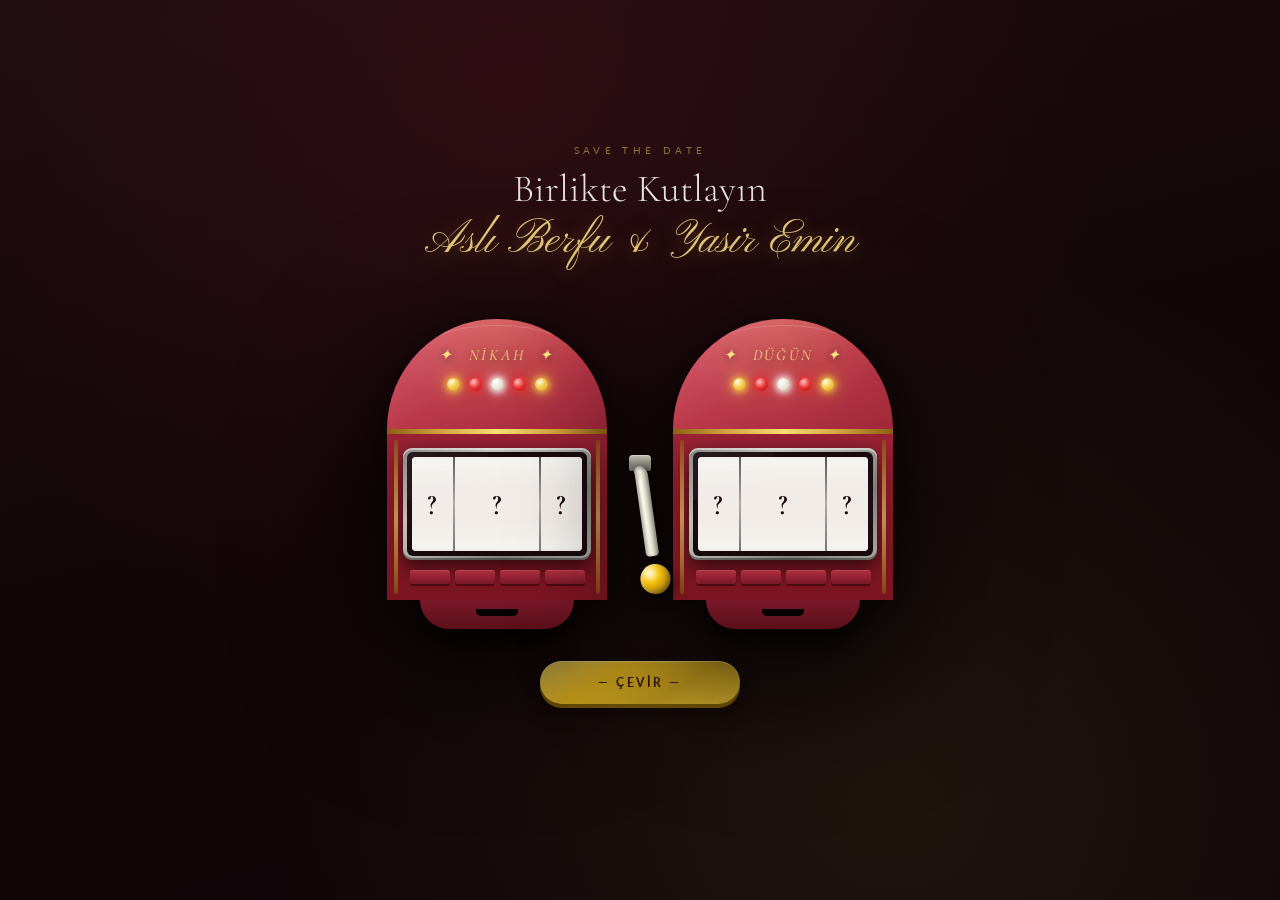
==== index.html @ 2651396d "init" ====
<!DOCTYPE html>
<html lang="tr">
<head>
  <meta charset="UTF-8" />
  <meta name="viewport" content="width=device-width, initial-scale=1.0" />
  <title>Save the Date – Aslı Berfu & Yasir Emin</title>
  <link rel="preconnect" href="https://fonts.googleapis.com" />
  <link rel="preconnect" href="https://fonts.gstatic.com" crossorigin />
  <link href="https://fonts.googleapis.com/css2?family=Pinyon+Script&family=Cormorant+Garamond:ital,wght@0,300;0,400;0,600;1,300;1,400&family=Lato:wght@300;400;700&display=swap" rel="stylesheet" />
  <style>
    *, *::before, *::after { box-sizing: border-box; margin: 0; padding: 0; }
    html, body { min-height: 100%; font-family: 'Lato', sans-serif; overflow-x: hidden; background: #12080c; }

    .page {
      min-height: 100vh;
      display: flex;
      flex-direction: column;
      align-items: center;
      justify-content: center;
      padding: 48px 24px 100px;
      background:
        radial-gradient(ellipse at 40% 10%, rgba(155,35,53,0.16) 0%, transparent 55%),
        radial-gradient(ellipse at 70% 90%, rgba(201,168,76,0.09) 0%, transparent 50%),
        linear-gradient(165deg, #1e0c10 0%, #120608 50%, #0e0508 100%);
    }

    .std-eyebrow { font-family:'Lato',sans-serif; font-size:0.65rem; letter-spacing:0.42em; text-transform:uppercase; color:rgba(201,168,76,0.65); margin-bottom:10px; text-align:center; }
    .std-title   { font-family:'Cormorant Garamond',serif; font-size:clamp(1.7rem,4vw,2.4rem); font-weight:300; color:rgba(255,255,255,0.88); text-align:center; margin-bottom:4px; }
    .std-names   { font-family:'Pinyon Script',cursive; font-size:clamp(2rem,5.5vw,2.9rem); color:#e8c97a; text-align:center; margin-bottom:52px; line-height:1.1; text-shadow:0 2px 20px rgba(201,168,76,0.4); }

    /* ─── MACHINES ROW ───────────────────────────── */
    .machines-row {
      display: flex;
      gap: 0;
      align-items: flex-start;
      justify-content: center;
    }

    /* ─── MACHINE WRAPPER ─────────────────────────── */
    .machine-outer {
      position: relative;
    }

    .slot-machine {
      --w: min(40vw, 220px);
      --h: calc(var(--w) / 2);
      width: var(--w);
      position: relative;
      display: flex;
      flex-direction: column;
      align-items: center;
      filter:
        drop-shadow(0 28px 70px rgba(0,0,0,0.8))
        drop-shadow(0 6px 14px rgba(0,0,0,0.55));
    }

    /* ─── ARCH TOP ────────────────────────────────── */
    .arch-top {
      width: 100%;
      height: var(--h);
      border-radius: var(--h) var(--h) 0 0;
      background: linear-gradient(155deg, #e07080 0%, #cc5060 25%, #b83848 55%, #a02838 100%);
      position: relative;
      display: flex;
      flex-direction: column;
      align-items: center;
      justify-content: flex-start;
      overflow: hidden;
      flex-shrink: 0;
    }
    .arch-top::before {
      content: '';
      position: absolute;
      top: 6px; left: 6px; right: 6px;
      height: 50%;
      border-radius: 50% 50% 0 0 / 100% 100% 0 0;
      border: 1.5px solid rgba(255,255,255,0.18);
      border-bottom: none;
      pointer-events: none;
    }
    .arch-top::after {
      content: '';
      position: absolute;
      inset: 0;
      background: radial-gradient(ellipse at 50% -5%, rgba(255,180,120,0.2) 0%, transparent 70%);
      pointer-events: none;
    }
    .arch-content {
      position: absolute;
      inset: 0;
      display: flex;
      flex-direction: column;
      align-items: center;
      justify-content: center;
      padding-bottom: 12px;
      z-index: 1;
    }
    .arch-label {
      font-family: 'Cormorant Garamond', serif;
      font-style: italic;
      font-size: clamp(0.78rem, 2.4vw, 0.96rem);
      letter-spacing: 0.18em;
      color: #f8e080;
      text-shadow: 0 1px 8px rgba(0,0,0,0.5), 0 0 24px rgba(248,224,128,0.4);
      white-space: nowrap;
      margin-bottom: 14px;
    }
    .arch-lights {
      display: flex;
      gap: 9px;
      position: relative;
      z-index: 1;
    }
    .al {
      width: 13px; height: 13px;
      border-radius: 50%; flex-shrink: 0;
    }
    .al.g { background: radial-gradient(circle at 35% 30%, #fffce0, #f5c842, #c9a030); box-shadow: 0 0 6px 1px #f5c842, 0 0 16px rgba(245,200,66,0.95); animation: blkG 1.5s ease-in-out infinite; }
    .al.r { background: radial-gradient(circle at 35% 30%, #ffc0c0, #e83030, #a01010); box-shadow: 0 0 6px 1px #e83030, 0 0 16px rgba(230,50,50,0.9); animation: blkR 1.5s ease-in-out infinite 0.37s; }
    .al.w { background: radial-gradient(circle at 35% 30%, #fff, #e8e8d8, #c0c0b0); box-shadow: 0 0 6px 1px #fff, 0 0 14px rgba(255,255,240,0.9); animation: blkW 1.5s ease-in-out infinite 0.74s; }
    @keyframes blkG { 0%,100%{opacity:1} 50%{opacity:0.10} }
    @keyframes blkR { 0%,100%{opacity:1} 50%{opacity:0.10} }
    @keyframes blkW { 0%,100%{opacity:1} 50%{opacity:0.10} }
    .arch-lights.win-flash .al { animation: winFl 0.17s ease-in-out infinite !important; }
    @keyframes winFl { 0%,100%{opacity:1;transform:scale(1.45)} 50%{opacity:0.2;transform:scale(0.78)} }

    /* ─── GOLD CONNECTOR STRIPE ──────────────────── */
    .gold-stripe {
      width: 100%; height: 5px;
      background: linear-gradient(90deg, #8a6010, #d4a840, #f8e070, #d4a840, #8a6010);
      box-shadow: 0 2px 10px rgba(0,0,0,0.4);
      flex-shrink: 0;
    }

    /* ─── MACHINE BODY ───────────────────────────── */
    .machine-body {
      width: 100%;
      background: linear-gradient(180deg, #9b2335 0%, #8a1a28 40%, #7a1520 100%);
      padding: 14px 16px 16px;
      position: relative;
      flex-shrink: 0;
    }
    .machine-body::before,
    .machine-body::after {
      content: '';
      position: absolute;
      top: 6px; bottom: 6px; width: 4px;
      background: linear-gradient(180deg, #8a6010, #d4a840, #f8e070, #d4a840, #8a6010);
      border-radius: 2px; opacity: 0.6;
    }
    .machine-body::before { left: 7px; }
    .machine-body::after  { right: 7px; }

    /* ─── CENTER LEVER COLUMN ───────────────────── */
    .center-lever-col {
      display: flex;
      flex-direction: column;
      align-items: center;
      align-self: flex-start;
      padding: 0 18px;
    }
    /* Pushes lever down to align with the machine body (past arch + stripe) */
    .arch-spacer {
      height: calc(min(40vw, 220px) / 2 + 26px);
      flex-shrink: 0;
    }

    /* ─── LEVER ──────────────────────────────────── */
    .lever-wrap {
      display: flex; flex-direction: column;
      align-items: center;
      cursor: pointer; z-index: 30;
      user-select: none;
    }
    .lever-bracket {
      width: 22px; height: 16px;
      background: linear-gradient(180deg, #c0c0b0, #888880, #666658);
      border-radius: 4px 4px 2px 2px;
      box-shadow: 0 3px 8px rgba(0,0,0,0.55), inset 0 1px 0 rgba(255,255,255,0.32);
      position: relative;
    }
    .lever-bracket::after {
      content: '';
      position: absolute;
      bottom: -7px; left: 50%; transform: translateX(-50%);
      width: 12px; height: 12px;
      border-radius: 50%;
      background: radial-gradient(circle at 35% 35%, #ddd, #999, #666);
      box-shadow: 1px 2px 5px rgba(0,0,0,0.65);
    }
    .lever-arm {
      transform-origin: top center;
      transform: rotate(-8deg);
      transition: transform 0.18s ease;
      display: flex; flex-direction: column;
      align-items: center; margin-top: -2px;
    }
    .lever-rod {
      width: 13px; height: 88px;
      background: linear-gradient(90deg,
        #a8a898 0%, #d0d0c0 18%, #eeeedd 38%,
        #e8e8d8 52%, #c8c8b8 72%, #a0a090 100%);
      border-radius: 6px 6px 4px 4px;
      box-shadow: 3px 3px 10px rgba(0,0,0,0.5), inset -2px 0 3px rgba(0,0,0,0.18);
      position: relative;
    }
    .lever-rod::after {
      content: '';
      position: absolute;
      top: 10px; bottom: 10px; left: 3px; width: 3px;
      background: linear-gradient(180deg, rgba(255,255,255,0.65), rgba(255,255,255,0.12));
      border-radius: 2px;
    }
    .lever-ball {
      width: 30px; height: 30px;
      border-radius: 50%;
      background: radial-gradient(circle at 32% 27%, #fff8c0, #f5c000, #c09010, #8a6008);
      box-shadow: 3px 5px 14px rgba(0,0,0,0.65), inset -2px -2px 5px rgba(0,0,0,0.35), inset 2px 2px 5px rgba(255,255,255,0.38);
      margin-top: 8px; position: relative;
    }
    .lever-ball::after {
      content: '';
      position: absolute;
      top: 6px; left: 7px; width: 9px; height: 9px;
      border-radius: 50%;
      background: rgba(255,255,255,0.52);
      filter: blur(3px);
    }
    .lever-wrap:hover .lever-arm { transform: rotate(4deg); }
    #lever-center.pulled .lever-arm { transform: rotate(48deg) !important; transition: transform 0.2s cubic-bezier(0.2,0,0.5,1); }
    #lever-center.snap-back .lever-arm { transform: rotate(-8deg) !important; transition: transform 0.46s cubic-bezier(0.18,1.5,0.35,1); }

    /* ─── SCREEN ─────────────────────────────────── */
    .screen-bezel {
      background: linear-gradient(140deg, #888 0%, #c0c0b8 28%, #a8a8a0 50%, #808078 72%, #a8a8a0 100%);
      border-radius: 9px; padding: 4px;
      box-shadow: 0 7px 20px rgba(0,0,0,0.65), inset 0 2px 0 rgba(255,255,255,0.5), inset 0 -2px 0 rgba(0,0,0,0.4);
      margin-bottom: 10px;
    }
    .screen-glass {
      background: linear-gradient(180deg, #160a0e, #200c12, #160a0e);
      border-radius: 6px; padding: 5px;
      position: relative; overflow: hidden;
    }
    .screen-glass::after {
      content: '';
      position: absolute;
      top:0; left:0; right:55%; height:46%;
      background: linear-gradient(145deg, rgba(255,255,255,0.07) 0%, transparent 100%);
      border-radius: 6px 0 0 0;
      pointer-events: none; z-index: 10;
    }

    /* ─── REELS ──────────────────────────────────── */
    .reels {
      display: flex; border-radius: 4px;
      overflow: hidden; position: relative;
    }
    .reel {
      overflow: hidden; position: relative;
      background: #f5f5f0; height: 94px;
    }
    .reel-day   { flex: 0 0 24%; }
    .reel-month { flex: 1; }
    .reel-year  { flex: 0 0 24%; }
    .reel-sep   { flex: 0 0 2px; background: linear-gradient(180deg, #555, #aaa, #777); }
    .reel::before, .reel::after {
      content: ''; position: absolute; left:0; right:0; height: 30px; z-index:3; pointer-events:none;
    }
    .reel::before { top:0;    background: linear-gradient(to bottom, rgba(245,245,240,0.97) 0%, transparent 100%); }
    .reel::after  { bottom:0; background: linear-gradient(to top,   rgba(245,245,240,0.97) 0%, transparent 100%); }
    .reel-strip { display:flex; flex-direction:column; will-change:transform; }
    .reel-item {
      height: 94px;
      display: flex; align-items: center; justify-content: center;
      font-family: 'Cormorant Garamond', serif;
      font-weight: 600; color: #180810;
      user-select: none; flex-shrink: 0;
    }
    .reel-day   .reel-item { font-size: clamp(1.1rem, 3.5vw, 1.6rem); }
    .reel-month .reel-item { font-size: clamp(0.55rem, 1.8vw, 0.9rem); letter-spacing: 0.04em; }
    .reel-year  .reel-item { font-size: clamp(0.55rem, 1.8vw, 0.88rem); }
    /* "?" uniform size across all reels */
    .reel-item.is-question { font-size: clamp(1.3rem, 4vw, 1.8rem) !important; letter-spacing: 0; }
    .reel-hl {
      position: absolute; top:50%; left:0; right:0;
      height: 94px; transform: translateY(-50%);
      border-top: 2px solid rgba(155,35,53,0.45);
      border-bottom: 2px solid rgba(155,35,53,0.45);
      background: rgba(155,35,53,0.04);
      pointer-events: none; z-index: 2;
      transition: opacity 0.4s;
    }
    .reel-hl.hidden { opacity: 0; }

    /* ─── DECO BUTTONS ───────────────────────────── */
    .deco-row {
      display: flex; gap: 5px;
      justify-content: center;
    }
    .deco-btn {
      flex: 1; height: 14px; max-width: 40px;
      background: linear-gradient(180deg, #b03040, #7a1828);
      border-radius: 3px;
      box-shadow: 0 2px 0 #4a0a10, inset 0 1px 0 rgba(255,255,255,0.1);
    }

    /* ─── MACHINE FOOT ───────────────────────────── */
    .machine-foot {
      width: 70%;
      background: linear-gradient(180deg, #7a1828, #5a1018);
      border-radius: 0 0 120px 120px;
      padding: 9px 14px 13px;
      display: flex; justify-content: center;
      box-shadow: 0 10px 24px rgba(0,0,0,0.55);
      flex-shrink: 0;
    }
    .coin-slot {
      width: 42px; height: 7px;
      background: #0a0205;
      border-radius: 0 0 5px 5px;
      box-shadow: inset 0 3px 6px rgba(0,0,0,0.9);
    }

    /* ─── WIN GLOW ───────────────────────────────── */
    .slot-machine.win { animation: mGlow 0.65s ease-in-out 6; }
    @keyframes mGlow {
      0%,100% { filter: drop-shadow(0 28px 70px rgba(0,0,0,0.8)) drop-shadow(0 6px 14px rgba(0,0,0,0.55)); }
      50%      { filter: drop-shadow(0 28px 80px rgba(245,200,66,0.55)) drop-shadow(0 0 50px rgba(245,200,66,0.4)); }
    }

    /* ─── SPIN BUTTON (below machines) ──────────── */
    #spin-btn {
      display: block;
      margin-top: 32px;
      min-width: 200px;
      background: linear-gradient(148deg, #f8d860, #e8b820, #c9a020, #ddb830);
      color: #3a1a00;
      font-family: 'Lato', sans-serif;
      font-size: 0.72rem; font-weight: 700;
      letter-spacing: 0.22em; text-transform: uppercase;
      border: none; border-radius: 100px;
      padding: 15px 48px; cursor: pointer;
      box-shadow: 0 4px 0 #7a5808, 0 8px 20px rgba(0,0,0,0.45), inset 0 1px 0 rgba(255,255,255,0.42);
      transition: transform 0.1s, box-shadow 0.1s;
    }
    #spin-btn:hover:not(:disabled) { transform: translateY(-2px); box-shadow: 0 6px 0 #7a5808, 0 12px 26px rgba(0,0,0,0.5), inset 0 1px 0 rgba(255,255,255,0.42); }
    #spin-btn:active:not(:disabled) { transform: translateY(3px); box-shadow: 0 1px 0 #7a5808, 0 3px 10px rgba(0,0,0,0.4); }
    #spin-btn:disabled { opacity:0.5; cursor:not-allowed; }

    /* ─── HINT ───────────────────────────────────── */
    .hint-text { font-family:'Cormorant Garamond',serif; font-size:0.9rem; font-style:italic; color:rgba(201,168,76,0.55); text-align:center; margin-top:18px; transition:opacity 0.4s; }
    .hint-text.gone { opacity:0; pointer-events:none; }

    /* ─── INVITE BUTTONS ─────────────────────────── */
    .invite-row {
      display: flex;
      gap: 20px;
      flex-wrap: wrap;
      justify-content: center;
      margin-top: 50px;
      animation: fadeUp 0.8s ease both;
    }
    .invite-btn {
      display: none;
      margin-top: 48px;
      padding: 16px 40px;
      background: linear-gradient(135deg, #9b2335, #7a1b28);
      color: #fff; font-family:'Lato',sans-serif;
      font-size:0.78rem; font-weight:700;
      letter-spacing:0.18em; text-transform:uppercase;
      text-decoration:none; border-radius:100px;
      box-shadow: 0 10px 38px rgba(155,35,53,0.55), inset 0 1px 0 rgba(255,255,255,0.15);
      transition: background 0.3s, transform 0.3s, box-shadow 0.3s;
    }
    .invite-btn:hover { background: linear-gradient(135deg,#7a1b28,#5a0f1a); transform: translateY(-3px); box-shadow: 0 18px 54px rgba(155,35,53,0.65); }
    @keyframes fadeUp { from{opacity:0;transform:translateY(28px)} to{opacity:1;transform:translateY(0)} }

    /* ─── CONFETTI ───────────────────────────────── */
    #confetti-container { position:fixed; inset:0; pointer-events:none; z-index:9999; overflow:hidden; }
    .cp { position:absolute; top:-20px; opacity:0; animation:cpFall linear forwards; }
    @keyframes cpFall {
      0%   { opacity:1; transform:translateY(0) rotate(0deg) translateX(0); }
      100% { opacity:0; transform:translateY(108vh) rotate(860deg) translateX(var(--dx,0px)); }
    }

    /* ─── RESPONSIVE ─────────────────────────────── */
    @media (max-width: 540px) {
      .slot-machine { --w: min(40vw, 180px); }
      .center-lever-col { padding: 0 10px; }
      .arch-spacer { height: calc(min(40vw, 180px) / 2 + 26px); }
    }
    @media (max-width: 380px) {
      .machines-row { flex-direction: column; align-items: center; }
      .slot-machine { --w: min(68vw, 260px); }
      .arch-spacer { display: none; }
      .center-lever-col { flex-direction: row; padding: 16px 0; align-self: center; }
    }
  </style>
</head>
<body>
<div id="confetti-container"></div>

<div class="page">
  <p class="std-eyebrow">Save the Date</p>
  <h1 class="std-title">Birlikte Kutlayın</h1>
  <div class="std-names">Aslı Berfu &amp; Yasir Emin</div>

  <!-- ─── TWO MACHINES SIDE BY SIDE ─────────────── -->
  <div class="machines-row">

    <!-- NİKAH MAKİNASI -->
    <div class="machine-outer">
      <div class="slot-machine" id="slot-machine-nikah">
        <div class="arch-top">
          <div class="arch-content">
            <div class="arch-label">
              <span class="arch-diamond">✦</span>&nbsp; NİKAH &nbsp;<span class="arch-diamond">✦</span>
            </div>
            <div class="arch-lights" id="arch-lights-nikah">
              <div class="al g"></div>
              <div class="al r"></div>
              <div class="al w"></div>
              <div class="al r"></div>
              <div class="al g"></div>
            </div>
          </div>
        </div>
        <div class="gold-stripe"></div>
        <div class="machine-body">
          <div class="screen-bezel">
            <div class="screen-glass">
              <div class="reels">
                <div class="reel reel-day" id="reel-day-nikah">
                  <div class="reel-strip" id="strip-day-nikah"></div>
                  <div class="reel-hl" id="hl-nikah-day"></div>
                </div>
                <div class="reel-sep"></div>
                <div class="reel reel-month" id="reel-month-nikah">
                  <div class="reel-strip" id="strip-month-nikah"></div>
                  <div class="reel-hl" id="hl-nikah-month"></div>
                </div>
                <div class="reel-sep"></div>
                <div class="reel reel-year" id="reel-year-nikah">
                  <div class="reel-strip" id="strip-year-nikah"></div>
                  <div class="reel-hl" id="hl-nikah-year"></div>
                </div>
              </div>
            </div>
          </div>
          <div class="deco-row">
            <div class="deco-btn"></div><div class="deco-btn"></div>
            <div class="deco-btn"></div><div class="deco-btn"></div>
          </div>
        </div>
        <div class="machine-foot">
          <div class="coin-slot"></div>
        </div>
      </div>
    </div>

    <!-- ORTA KOL -->
    <div class="center-lever-col">
      <div class="arch-spacer"></div>
      <div class="lever-wrap" id="lever-center" title="Kolu çek!">
        <div class="lever-bracket"></div>
        <div class="lever-arm">
          <div class="lever-rod"></div>
          <div class="lever-ball"></div>
        </div>
      </div>
    </div>

    <!-- DÜĞÜN MAKİNASI -->
    <div class="machine-outer">
      <div class="slot-machine" id="slot-machine-dugun">
        <div class="arch-top">
          <div class="arch-content">
            <div class="arch-label">
              <span class="arch-diamond">✦</span>&nbsp; DÜĞÜN &nbsp;<span class="arch-diamond">✦</span>
            </div>
            <div class="arch-lights" id="arch-lights-dugun">
              <div class="al g"></div>
              <div class="al r"></div>
              <div class="al w"></div>
              <div class="al r"></div>
              <div class="al g"></div>
            </div>
          </div>
        </div>
        <div class="gold-stripe"></div>
        <div class="machine-body">
          <div class="screen-bezel">
            <div class="screen-glass">
              <div class="reels">
                <div class="reel reel-day" id="reel-day-dugun">
                  <div class="reel-strip" id="strip-day-dugun"></div>
                  <div class="reel-hl" id="hl-dugun-day"></div>
                </div>
                <div class="reel-sep"></div>
                <div class="reel reel-month" id="reel-month-dugun">
                  <div class="reel-strip" id="strip-month-dugun"></div>
                  <div class="reel-hl" id="hl-dugun-month"></div>
                </div>
                <div class="reel-sep"></div>
                <div class="reel reel-year" id="reel-year-dugun">
                  <div class="reel-strip" id="strip-year-dugun"></div>
                  <div class="reel-hl" id="hl-dugun-year"></div>
                </div>
              </div>
            </div>
          </div>
          <div class="deco-row">
            <div class="deco-btn"></div><div class="deco-btn"></div>
            <div class="deco-btn"></div><div class="deco-btn"></div>
          </div>
        </div>
        <div class="machine-foot">
          <div class="coin-slot"></div>
        </div>
      </div>
    </div>

  </div><!-- /machines-row -->

  <button id="spin-btn">— ÇEVİR —</button>

  <a class="invite-btn" id="invite-btn" href="invitation.html">Daveti Gör &rarr;</a>
</div>

<script>
  const ITEM_H = 94;

  const DAYS   = ['01','02','03','04','05','06','07','08','09','10','11','12','13','14','15',
                  '16','17','18','19','20','21','22','23','24','25','26','27','28','29','30','31'];
  const MONTHS = ['OCAK','ŞUBAT','MART','NİSAN','MAYIS','HAZİRAN','TEMMUZ','AĞUSTOS','EYLÜL','EKİM','KASIM','ARALIK'];
  const YEARS  = ['2023','2024','2025','2026','2027','2028'];

  /* Build strip starting with "?" then padding + target.
     Returns target index in the strip. */
  function buildStrip(el, values, target) {
    // Index 0: "?" placeholder
    const q = document.createElement('div');
    q.className = 'reel-item is-question';
    q.textContent = '?';
    el.appendChild(q);

    // Padding + target
    const items = [];
    for (let i = 0; i < 8; i++) items.push(...values);
    items.push(target);

    items.forEach(v => {
      const d = document.createElement('div');
      d.className = 'reel-item';
      d.textContent = v;
      el.appendChild(d);
    });

    // Start showing "?" (translateY 0 = index 0)
    el.style.transform = 'translateY(0px)';

    return items.length; // target is at this index (0-based from the "?")
  }

  /* Two machine configs */
  const machines = [
    {
      id: 'nikah',
      targetDay: '07', targetMonth: 'HAZİRAN', targetYear: '2026',
    },
    {
      id: 'dugun',
      targetDay: '12', targetMonth: 'HAZİRAN', targetYear: '2026',
    }
  ];

  /* Build all strips */
  machines.forEach(m => {
    m.idxDay   = buildStrip(document.getElementById('strip-day-'   + m.id), DAYS,   m.targetDay);
    m.idxMonth = buildStrip(document.getElementById('strip-month-' + m.id), MONTHS, m.targetMonth);
    m.idxYear  = buildStrip(document.getElementById('strip-year-'  + m.id), YEARS,  m.targetYear);
  });

  let spun = false;
  let doneCount = 0;

  function animateLever() {
    const lever = document.getElementById('lever-center');
    lever.classList.add('pulled');
    setTimeout(() => {
      lever.classList.remove('pulled');
      lever.classList.add('snap-back');
      setTimeout(() => lever.classList.remove('snap-back'), 520);
    }, 260);
  }

  function spinReel(el, idx, dur, cb) {
    el.style.transition = `transform ${dur}ms cubic-bezier(0.15,0.65,0.08,1.0)`;
    el.style.transform  = `translateY(-${idx * ITEM_H}px)`;
    setTimeout(cb, dur);
  }

  function onMachineWin(machineId) {
    document.getElementById('arch-lights-' + machineId).classList.add('win-flash');
    document.getElementById('slot-machine-' + machineId).classList.add('win');

    // Hide highlight lines after winning (no lines on top of the date)
    ['day','month','year'].forEach(part => {
      const hl = document.getElementById('hl-' + machineId + '-' + part);
      if (hl) hl.classList.add('hidden');
    });

    doneCount++;
    if (doneCount === 2) {
      fireConfetti();
      setTimeout(() => {
        document.getElementById('spin-btn').style.display = 'none';
        document.getElementById('invite-btn').style.display = 'inline-block';
      }, 1100);
    }
  }

  function doSpin() {
    if (spun) return;
    spun = true;
    document.getElementById('spin-btn').disabled = true;
    animateLever();

    machines.forEach((m, i) => {
      const offset = i * 200; // slight delay between machines
      setTimeout(() => {
        spinReel(document.getElementById('strip-day-'   + m.id), m.idxDay,   2500, () => {});
        spinReel(document.getElementById('strip-month-' + m.id), m.idxMonth, 3450, () => {});
        spinReel(document.getElementById('strip-year-'  + m.id), m.idxYear,  4350, () => onMachineWin(m.id));
      }, offset);
    });
  }

  document.getElementById('spin-btn').addEventListener('click', doSpin);
  document.getElementById('lever-center').addEventListener('click', doSpin);

  function fireConfetti() {
    const c = document.getElementById('confetti-container');
    const colors = ['#9b2335','#c9a84c','#e8c97a','#f7d6da','#ffffff','#7a1b28','#f0c040','#ffd700','#ff9090','#ffdd55'];
    for (let i = 0; i < 240; i++) {
      setTimeout(() => {
        const el = document.createElement('div');
        el.className = 'cp';
        const color = colors[Math.floor(Math.random() * colors.length)];
        const size  = Math.random() * 13 + 6;
        const left  = Math.random() * 100;
        const dur   = Math.random() * 2400 + 1400;
        const dx    = (Math.random() - 0.5) * 160;
        const circ  = Math.random() > 0.5;
        const long  = !circ && Math.random() > 0.65;
        el.style.cssText = `left:${left}vw;width:${long?size*0.38:size}px;height:${circ?size:long?size*2.8:size*0.44}px;background:${color};border-radius:${circ?'50%':'2px'};animation-duration:${dur}ms;--dx:${dx}px;`;
        c.appendChild(el);
        setTimeout(() => el.remove(), dur + 400);
      }, Math.random() * 800);
    }
  }
</script>
</body>
</html>
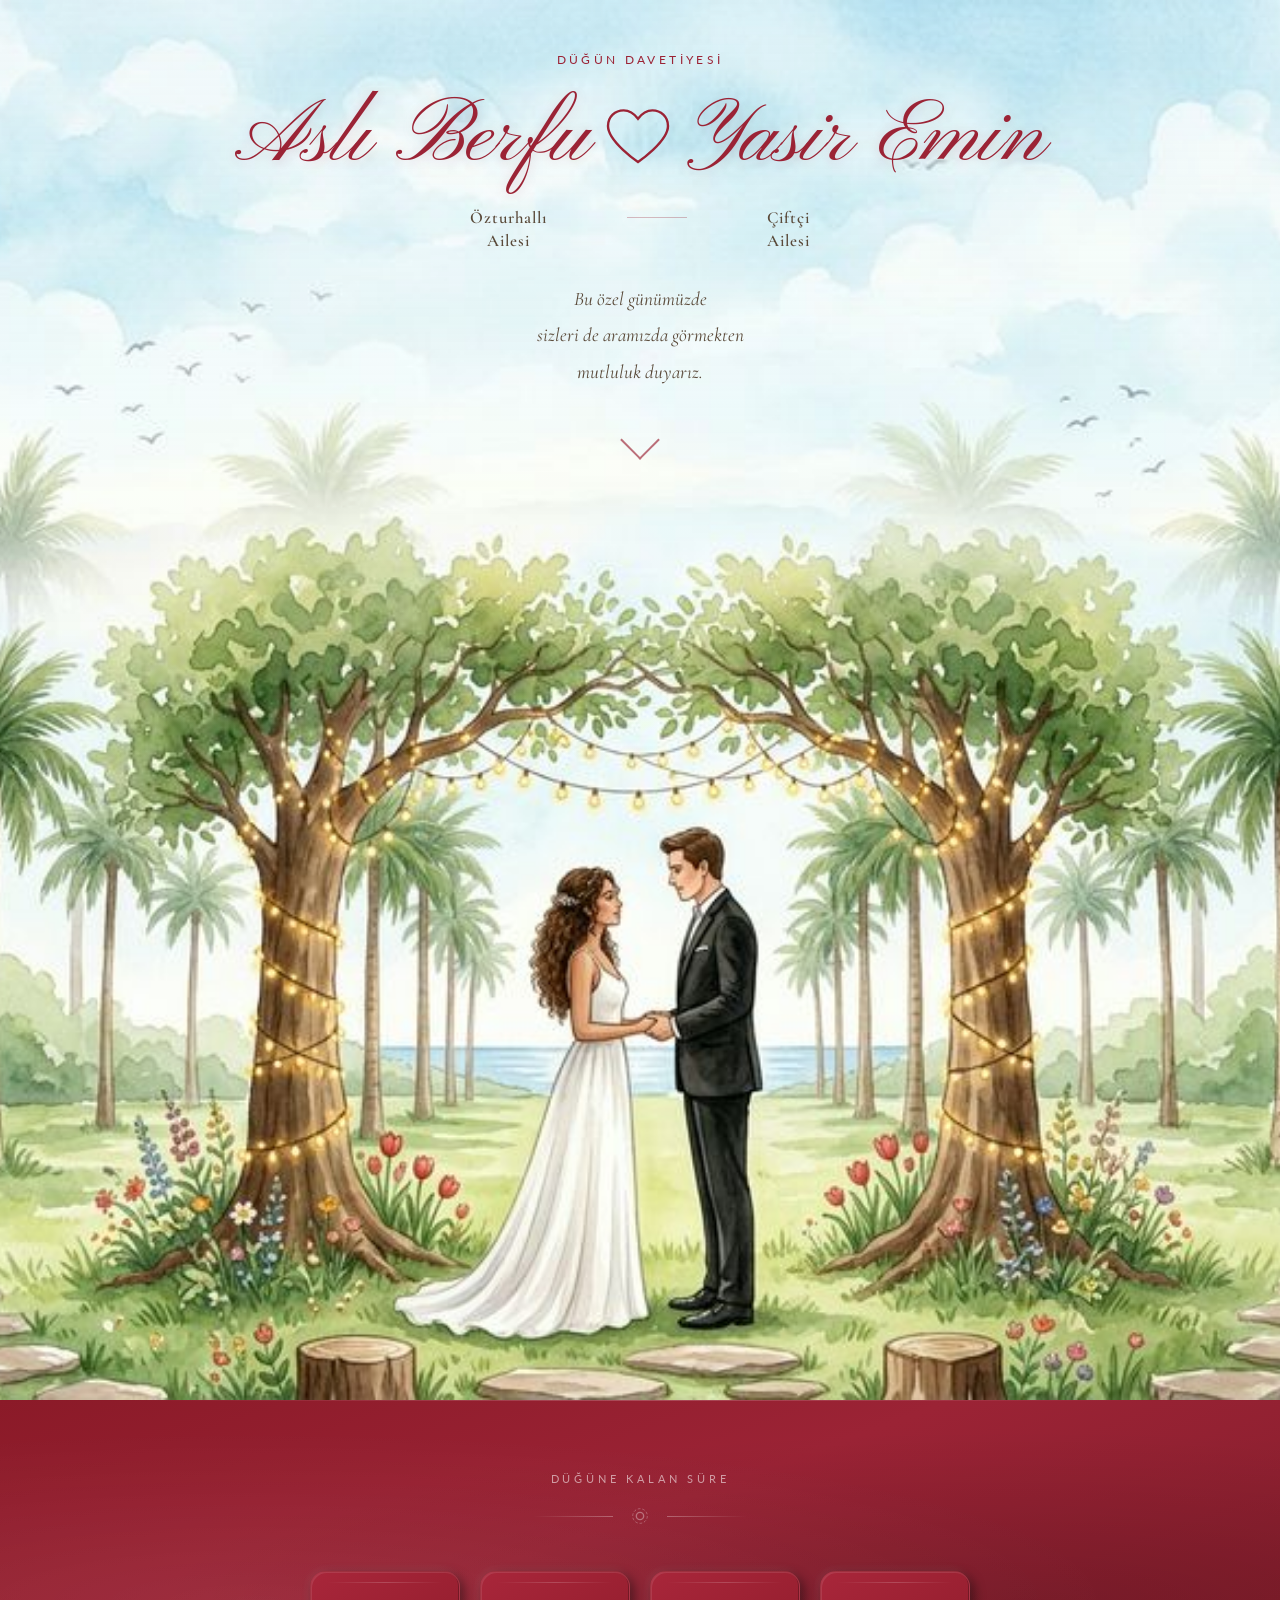
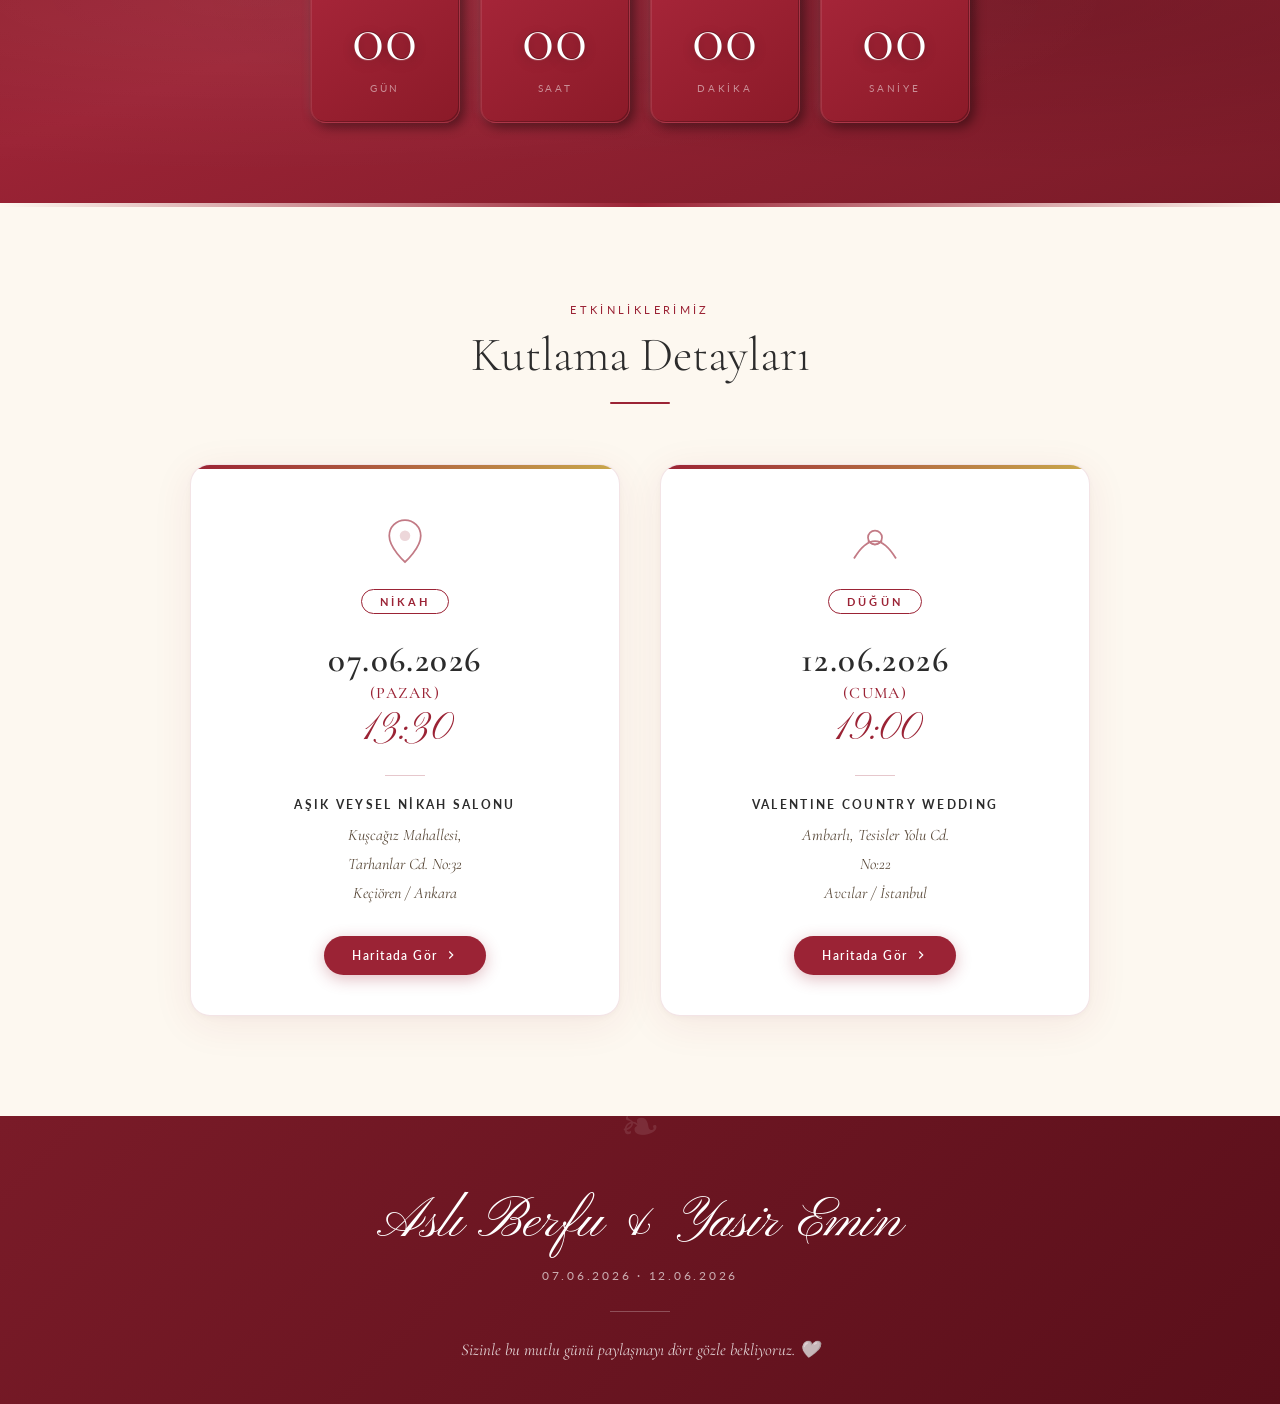
==== commit 0da50f52: "update" ====
--- a/index.html
+++ b/index.html
@@ -3,663 +3,156 @@
 <head>
   <meta charset="UTF-8" />
   <meta name="viewport" content="width=device-width, initial-scale=1.0" />
-  <title>Save the Date – Aslı Berfu & Yasir Emin</title>
+  <title>Aslı Berfu & Yasir Emin – Düğün Davetiyesi</title>
+  <meta name="description" content="Aslı Berfu Özturhallı ve Yasir Emin Çiftçi'nin düğün davetiyesi. Nikah: 7 Haziran 2026, Düğün: 12 Haziran 2026." />
   <link rel="preconnect" href="https://fonts.googleapis.com" />
   <link rel="preconnect" href="https://fonts.gstatic.com" crossorigin />
-  <link href="https://fonts.googleapis.com/css2?family=Pinyon+Script&family=Cormorant+Garamond:ital,wght@0,300;0,400;0,600;1,300;1,400&family=Lato:wght@300;400;700&display=swap" rel="stylesheet" />
-  <style>
-    *, *::before, *::after { box-sizing: border-box; margin: 0; padding: 0; }
-    html, body { min-height: 100%; font-family: 'Lato', sans-serif; overflow-x: hidden; background: #12080c; }
-
-    .page {
-      min-height: 100vh;
-      display: flex;
-      flex-direction: column;
-      align-items: center;
-      justify-content: center;
-      padding: 48px 24px 100px;
-      background:
-        radial-gradient(ellipse at 40% 10%, rgba(155,35,53,0.16) 0%, transparent 55%),
-        radial-gradient(ellipse at 70% 90%, rgba(201,168,76,0.09) 0%, transparent 50%),
-        linear-gradient(165deg, #1e0c10 0%, #120608 50%, #0e0508 100%);
-    }
-
-    .std-eyebrow { font-family:'Lato',sans-serif; font-size:0.65rem; letter-spacing:0.42em; text-transform:uppercase; color:rgba(201,168,76,0.65); margin-bottom:10px; text-align:center; }
-    .std-title   { font-family:'Cormorant Garamond',serif; font-size:clamp(1.7rem,4vw,2.4rem); font-weight:300; color:rgba(255,255,255,0.88); text-align:center; margin-bottom:4px; }
-    .std-names   { font-family:'Pinyon Script',cursive; font-size:clamp(2rem,5.5vw,2.9rem); color:#e8c97a; text-align:center; margin-bottom:52px; line-height:1.1; text-shadow:0 2px 20px rgba(201,168,76,0.4); }
-
-    /* ─── MACHINES ROW ───────────────────────────── */
-    .machines-row {
-      display: flex;
-      gap: 0;
-      align-items: flex-start;
-      justify-content: center;
-    }
-
-    /* ─── MACHINE WRAPPER ─────────────────────────── */
-    .machine-outer {
-      position: relative;
-    }
-
-    .slot-machine {
-      --w: min(40vw, 220px);
-      --h: calc(var(--w) / 2);
-      width: var(--w);
-      position: relative;
-      display: flex;
-      flex-direction: column;
-      align-items: center;
-      filter:
-        drop-shadow(0 28px 70px rgba(0,0,0,0.8))
-        drop-shadow(0 6px 14px rgba(0,0,0,0.55));
-    }
-
-    /* ─── ARCH TOP ────────────────────────────────── */
-    .arch-top {
-      width: 100%;
-      height: var(--h);
-      border-radius: var(--h) var(--h) 0 0;
-      background: linear-gradient(155deg, #e07080 0%, #cc5060 25%, #b83848 55%, #a02838 100%);
-      position: relative;
-      display: flex;
-      flex-direction: column;
-      align-items: center;
-      justify-content: flex-start;
-      overflow: hidden;
-      flex-shrink: 0;
-    }
-    .arch-top::before {
-      content: '';
-      position: absolute;
-      top: 6px; left: 6px; right: 6px;
-      height: 50%;
-      border-radius: 50% 50% 0 0 / 100% 100% 0 0;
-      border: 1.5px solid rgba(255,255,255,0.18);
-      border-bottom: none;
-      pointer-events: none;
-    }
-    .arch-top::after {
-      content: '';
-      position: absolute;
-      inset: 0;
-      background: radial-gradient(ellipse at 50% -5%, rgba(255,180,120,0.2) 0%, transparent 70%);
-      pointer-events: none;
-    }
-    .arch-content {
-      position: absolute;
-      inset: 0;
-      display: flex;
-      flex-direction: column;
-      align-items: center;
-      justify-content: center;
-      padding-bottom: 12px;
-      z-index: 1;
-    }
-    .arch-label {
-      font-family: 'Cormorant Garamond', serif;
-      font-style: italic;
-      font-size: clamp(0.78rem, 2.4vw, 0.96rem);
-      letter-spacing: 0.18em;
-      color: #f8e080;
-      text-shadow: 0 1px 8px rgba(0,0,0,0.5), 0 0 24px rgba(248,224,128,0.4);
-      white-space: nowrap;
-      margin-bottom: 14px;
-    }
-    .arch-lights {
-      display: flex;
-      gap: 9px;
-      position: relative;
-      z-index: 1;
-    }
-    .al {
-      width: 13px; height: 13px;
-      border-radius: 50%; flex-shrink: 0;
-    }
-    .al.g { background: radial-gradient(circle at 35% 30%, #fffce0, #f5c842, #c9a030); box-shadow: 0 0 6px 1px #f5c842, 0 0 16px rgba(245,200,66,0.95); animation: blkG 1.5s ease-in-out infinite; }
-    .al.r { background: radial-gradient(circle at 35% 30%, #ffc0c0, #e83030, #a01010); box-shadow: 0 0 6px 1px #e83030, 0 0 16px rgba(230,50,50,0.9); animation: blkR 1.5s ease-in-out infinite 0.37s; }
-    .al.w { background: radial-gradient(circle at 35% 30%, #fff, #e8e8d8, #c0c0b0); box-shadow: 0 0 6px 1px #fff, 0 0 14px rgba(255,255,240,0.9); animation: blkW 1.5s ease-in-out infinite 0.74s; }
-    @keyframes blkG { 0%,100%{opacity:1} 50%{opacity:0.10} }
-    @keyframes blkR { 0%,100%{opacity:1} 50%{opacity:0.10} }
-    @keyframes blkW { 0%,100%{opacity:1} 50%{opacity:0.10} }
-    .arch-lights.win-flash .al { animation: winFl 0.17s ease-in-out infinite !important; }
-    @keyframes winFl { 0%,100%{opacity:1;transform:scale(1.45)} 50%{opacity:0.2;transform:scale(0.78)} }
-
-    /* ─── GOLD CONNECTOR STRIPE ──────────────────── */
-    .gold-stripe {
-      width: 100%; height: 5px;
-      background: linear-gradient(90deg, #8a6010, #d4a840, #f8e070, #d4a840, #8a6010);
-      box-shadow: 0 2px 10px rgba(0,0,0,0.4);
-      flex-shrink: 0;
-    }
-
-    /* ─── MACHINE BODY ───────────────────────────── */
-    .machine-body {
-      width: 100%;
-      background: linear-gradient(180deg, #9b2335 0%, #8a1a28 40%, #7a1520 100%);
-      padding: 14px 16px 16px;
-      position: relative;
-      flex-shrink: 0;
-    }
-    .machine-body::before,
-    .machine-body::after {
-      content: '';
-      position: absolute;
-      top: 6px; bottom: 6px; width: 4px;
-      background: linear-gradient(180deg, #8a6010, #d4a840, #f8e070, #d4a840, #8a6010);
-      border-radius: 2px; opacity: 0.6;
-    }
-    .machine-body::before { left: 7px; }
-    .machine-body::after  { right: 7px; }
-
-    /* ─── CENTER LEVER COLUMN ───────────────────── */
-    .center-lever-col {
-      display: flex;
-      flex-direction: column;
-      align-items: center;
-      align-self: flex-start;
-      padding: 0 18px;
-    }
-    /* Pushes lever down to align with the machine body (past arch + stripe) */
-    .arch-spacer {
-      height: calc(min(40vw, 220px) / 2 + 26px);
-      flex-shrink: 0;
-    }
-
-    /* ─── LEVER ──────────────────────────────────── */
-    .lever-wrap {
-      display: flex; flex-direction: column;
-      align-items: center;
-      cursor: pointer; z-index: 30;
-      user-select: none;
-    }
-    .lever-bracket {
-      width: 22px; height: 16px;
-      background: linear-gradient(180deg, #c0c0b0, #888880, #666658);
-      border-radius: 4px 4px 2px 2px;
-      box-shadow: 0 3px 8px rgba(0,0,0,0.55), inset 0 1px 0 rgba(255,255,255,0.32);
-      position: relative;
-    }
-    .lever-bracket::after {
-      content: '';
-      position: absolute;
-      bottom: -7px; left: 50%; transform: translateX(-50%);
-      width: 12px; height: 12px;
-      border-radius: 50%;
-      background: radial-gradient(circle at 35% 35%, #ddd, #999, #666);
-      box-shadow: 1px 2px 5px rgba(0,0,0,0.65);
-    }
-    .lever-arm {
-      transform-origin: top center;
-      transform: rotate(-8deg);
-      transition: transform 0.18s ease;
-      display: flex; flex-direction: column;
-      align-items: center; margin-top: -2px;
-    }
-    .lever-rod {
-      width: 13px; height: 88px;
-      background: linear-gradient(90deg,
-        #a8a898 0%, #d0d0c0 18%, #eeeedd 38%,
-        #e8e8d8 52%, #c8c8b8 72%, #a0a090 100%);
-      border-radius: 6px 6px 4px 4px;
-      box-shadow: 3px 3px 10px rgba(0,0,0,0.5), inset -2px 0 3px rgba(0,0,0,0.18);
-      position: relative;
-    }
-    .lever-rod::after {
-      content: '';
-      position: absolute;
-      top: 10px; bottom: 10px; left: 3px; width: 3px;
-      background: linear-gradient(180deg, rgba(255,255,255,0.65), rgba(255,255,255,0.12));
-      border-radius: 2px;
-    }
-    .lever-ball {
-      width: 30px; height: 30px;
-      border-radius: 50%;
-      background: radial-gradient(circle at 32% 27%, #fff8c0, #f5c000, #c09010, #8a6008);
-      box-shadow: 3px 5px 14px rgba(0,0,0,0.65), inset -2px -2px 5px rgba(0,0,0,0.35), inset 2px 2px 5px rgba(255,255,255,0.38);
-      margin-top: 8px; position: relative;
-    }
-    .lever-ball::after {
-      content: '';
-      position: absolute;
-      top: 6px; left: 7px; width: 9px; height: 9px;
-      border-radius: 50%;
-      background: rgba(255,255,255,0.52);
-      filter: blur(3px);
-    }
-    .lever-wrap:hover .lever-arm { transform: rotate(4deg); }
-    #lever-center.pulled .lever-arm { transform: rotate(48deg) !important; transition: transform 0.2s cubic-bezier(0.2,0,0.5,1); }
-    #lever-center.snap-back .lever-arm { transform: rotate(-8deg) !important; transition: transform 0.46s cubic-bezier(0.18,1.5,0.35,1); }
-
-    /* ─── SCREEN ─────────────────────────────────── */
-    .screen-bezel {
-      background: linear-gradient(140deg, #888 0%, #c0c0b8 28%, #a8a8a0 50%, #808078 72%, #a8a8a0 100%);
-      border-radius: 9px; padding: 4px;
-      box-shadow: 0 7px 20px rgba(0,0,0,0.65), inset 0 2px 0 rgba(255,255,255,0.5), inset 0 -2px 0 rgba(0,0,0,0.4);
-      margin-bottom: 10px;
-    }
-    .screen-glass {
-      background: linear-gradient(180deg, #160a0e, #200c12, #160a0e);
-      border-radius: 6px; padding: 5px;
-      position: relative; overflow: hidden;
-    }
-    .screen-glass::after {
-      content: '';
-      position: absolute;
-      top:0; left:0; right:55%; height:46%;
-      background: linear-gradient(145deg, rgba(255,255,255,0.07) 0%, transparent 100%);
-      border-radius: 6px 0 0 0;
-      pointer-events: none; z-index: 10;
-    }
-
-    /* ─── REELS ──────────────────────────────────── */
-    .reels {
-      display: flex; border-radius: 4px;
-      overflow: hidden; position: relative;
-    }
-    .reel {
-      overflow: hidden; position: relative;
-      background: #f5f5f0; height: 94px;
-    }
-    .reel-day   { flex: 0 0 24%; }
-    .reel-month { flex: 1; }
-    .reel-year  { flex: 0 0 24%; }
-    .reel-sep   { flex: 0 0 2px; background: linear-gradient(180deg, #555, #aaa, #777); }
-    .reel::before, .reel::after {
-      content: ''; position: absolute; left:0; right:0; height: 30px; z-index:3; pointer-events:none;
-    }
-    .reel::before { top:0;    background: linear-gradient(to bottom, rgba(245,245,240,0.97) 0%, transparent 100%); }
-    .reel::after  { bottom:0; background: linear-gradient(to top,   rgba(245,245,240,0.97) 0%, transparent 100%); }
-    .reel-strip { display:flex; flex-direction:column; will-change:transform; }
-    .reel-item {
-      height: 94px;
-      display: flex; align-items: center; justify-content: center;
-      font-family: 'Cormorant Garamond', serif;
-      font-weight: 600; color: #180810;
-      user-select: none; flex-shrink: 0;
-    }
-    .reel-day   .reel-item { font-size: clamp(1.1rem, 3.5vw, 1.6rem); }
-    .reel-month .reel-item { font-size: clamp(0.55rem, 1.8vw, 0.9rem); letter-spacing: 0.04em; }
-    .reel-year  .reel-item { font-size: clamp(0.55rem, 1.8vw, 0.88rem); }
-    /* "?" uniform size across all reels */
-    .reel-item.is-question { font-size: clamp(1.3rem, 4vw, 1.8rem) !important; letter-spacing: 0; }
-    .reel-hl {
-      position: absolute; top:50%; left:0; right:0;
-      height: 94px; transform: translateY(-50%);
-      border-top: 2px solid rgba(155,35,53,0.45);
-      border-bottom: 2px solid rgba(155,35,53,0.45);
-      background: rgba(155,35,53,0.04);
-      pointer-events: none; z-index: 2;
-      transition: opacity 0.4s;
-    }
-    .reel-hl.hidden { opacity: 0; }
-
-    /* ─── DECO BUTTONS ───────────────────────────── */
-    .deco-row {
-      display: flex; gap: 5px;
-      justify-content: center;
-    }
-    .deco-btn {
-      flex: 1; height: 14px; max-width: 40px;
-      background: linear-gradient(180deg, #b03040, #7a1828);
-      border-radius: 3px;
-      box-shadow: 0 2px 0 #4a0a10, inset 0 1px 0 rgba(255,255,255,0.1);
-    }
-
-    /* ─── MACHINE FOOT ───────────────────────────── */
-    .machine-foot {
-      width: 70%;
-      background: linear-gradient(180deg, #7a1828, #5a1018);
-      border-radius: 0 0 120px 120px;
-      padding: 9px 14px 13px;
-      display: flex; justify-content: center;
-      box-shadow: 0 10px 24px rgba(0,0,0,0.55);
-      flex-shrink: 0;
-    }
-    .coin-slot {
-      width: 42px; height: 7px;
-      background: #0a0205;
-      border-radius: 0 0 5px 5px;
-      box-shadow: inset 0 3px 6px rgba(0,0,0,0.9);
-    }
-
-    /* ─── WIN GLOW ───────────────────────────────── */
-    .slot-machine.win { animation: mGlow 0.65s ease-in-out 6; }
-    @keyframes mGlow {
-      0%,100% { filter: drop-shadow(0 28px 70px rgba(0,0,0,0.8)) drop-shadow(0 6px 14px rgba(0,0,0,0.55)); }
-      50%      { filter: drop-shadow(0 28px 80px rgba(245,200,66,0.55)) drop-shadow(0 0 50px rgba(245,200,66,0.4)); }
-    }
-
-    /* ─── SPIN BUTTON (below machines) ──────────── */
-    #spin-btn {
-      display: block;
-      margin-top: 32px;
-      min-width: 200px;
-      background: linear-gradient(148deg, #f8d860, #e8b820, #c9a020, #ddb830);
-      color: #3a1a00;
-      font-family: 'Lato', sans-serif;
-      font-size: 0.72rem; font-weight: 700;
-      letter-spacing: 0.22em; text-transform: uppercase;
-      border: none; border-radius: 100px;
-      padding: 15px 48px; cursor: pointer;
-      box-shadow: 0 4px 0 #7a5808, 0 8px 20px rgba(0,0,0,0.45), inset 0 1px 0 rgba(255,255,255,0.42);
-      transition: transform 0.1s, box-shadow 0.1s;
-    }
-    #spin-btn:hover:not(:disabled) { transform: translateY(-2px); box-shadow: 0 6px 0 #7a5808, 0 12px 26px rgba(0,0,0,0.5), inset 0 1px 0 rgba(255,255,255,0.42); }
-    #spin-btn:active:not(:disabled) { transform: translateY(3px); box-shadow: 0 1px 0 #7a5808, 0 3px 10px rgba(0,0,0,0.4); }
-    #spin-btn:disabled { opacity:0.5; cursor:not-allowed; }
-
-    /* ─── HINT ───────────────────────────────────── */
-    .hint-text { font-family:'Cormorant Garamond',serif; font-size:0.9rem; font-style:italic; color:rgba(201,168,76,0.55); text-align:center; margin-top:18px; transition:opacity 0.4s; }
-    .hint-text.gone { opacity:0; pointer-events:none; }
-
-    /* ─── INVITE BUTTONS ─────────────────────────── */
-    .invite-row {
-      display: flex;
-      gap: 20px;
-      flex-wrap: wrap;
-      justify-content: center;
-      margin-top: 50px;
-      animation: fadeUp 0.8s ease both;
-    }
-    .invite-btn {
-      display: none;
-      margin-top: 48px;
-      padding: 16px 40px;
-      background: linear-gradient(135deg, #9b2335, #7a1b28);
-      color: #fff; font-family:'Lato',sans-serif;
-      font-size:0.78rem; font-weight:700;
-      letter-spacing:0.18em; text-transform:uppercase;
-      text-decoration:none; border-radius:100px;
-      box-shadow: 0 10px 38px rgba(155,35,53,0.55), inset 0 1px 0 rgba(255,255,255,0.15);
-      transition: background 0.3s, transform 0.3s, box-shadow 0.3s;
-    }
-    .invite-btn:hover { background: linear-gradient(135deg,#7a1b28,#5a0f1a); transform: translateY(-3px); box-shadow: 0 18px 54px rgba(155,35,53,0.65); }
-    @keyframes fadeUp { from{opacity:0;transform:translateY(28px)} to{opacity:1;transform:translateY(0)} }
-
-    /* ─── CONFETTI ───────────────────────────────── */
-    #confetti-container { position:fixed; inset:0; pointer-events:none; z-index:9999; overflow:hidden; }
-    .cp { position:absolute; top:-20px; opacity:0; animation:cpFall linear forwards; }
-    @keyframes cpFall {
-      0%   { opacity:1; transform:translateY(0) rotate(0deg) translateX(0); }
-      100% { opacity:0; transform:translateY(108vh) rotate(860deg) translateX(var(--dx,0px)); }
-    }
-
-    /* ─── RESPONSIVE ─────────────────────────────── */
-    @media (max-width: 540px) {
-      .slot-machine { --w: min(40vw, 180px); }
-      .center-lever-col { padding: 0 10px; }
-      .arch-spacer { height: calc(min(40vw, 180px) / 2 + 26px); }
-    }
-    @media (max-width: 380px) {
-      .machines-row { flex-direction: column; align-items: center; }
-      .slot-machine { --w: min(68vw, 260px); }
-      .arch-spacer { display: none; }
-      .center-lever-col { flex-direction: row; padding: 16px 0; align-self: center; }
-    }
-  </style>
+  <link href="https://fonts.googleapis.com/css2?family=Pinyon+Script&family=Cormorant+Garamond:ital,wght@0,300;0,400;0,500;0,600;1,300;1,400&family=Lato:wght@300;400;700&display=swap" rel="stylesheet" />
+  <link rel="stylesheet" href="style.css" />
 </head>
 <body>
-<div id="confetti-container"></div>
 
-<div class="page">
-  <p class="std-eyebrow">Save the Date</p>
-  <h1 class="std-title">Birlikte Kutlayın</h1>
-  <div class="std-names">Aslı Berfu &amp; Yasir Emin</div>
+  <!-- FLOATING PETALS -->
+  <div class="petals-container" id="petals"></div>
 
-  <!-- ─── TWO MACHINES SIDE BY SIDE ─────────────── -->
-  <div class="machines-row">
+  <!-- HERO: SKY TEXT ZONE -->
+  <section class="hero-sky" id="hero">
+    <div class="hero-sky-bg"></div>
+    <div class="hero-sky-overlay"></div>
+    <div class="hero-content">
+      <p class="hero-eyebrow">Düğün Davetiyesi</p>
+      <div class="couple-names">
+        <span class="name-script">Aslı Berfu</span>
+        <div class="heart-divider">
+          <svg viewBox="0 0 60 50" xmlns="http://www.w3.org/2000/svg">
+            <path d="M30 45 C30 45 5 28 5 15 C5 7 11 2 18 2 C23 2 27 5 30 9 C33 5 37 2 42 2 C49 2 55 7 55 15 C55 28 30 45 30 45Z" fill="none" stroke="#9b2335" stroke-width="2"/>
+          </svg>
+        </div>
+        <span class="name-script">Yasir Emin</span>
+      </div>
+      <div class="families">
+        <div class="family-name">
+          <p class="family-label">Özturhallı</p>
+          <p class="family-label">Ailesi</p>
+        </div>
+        <div class="family-sep">
+          <svg viewBox="0 0 80 20" xmlns="http://www.w3.org/2000/svg"><line x1="0" y1="10" x2="80" y2="10" stroke="#9b2335" stroke-width="1" opacity="0.4"/></svg>
+        </div>
+        <div class="family-name">
+          <p class="family-label">Çiftçi</p>
+          <p class="family-label">Ailesi</p>
+        </div>
+      </div>
+      <p class="invite-text">Bu özel günümüzde<br />sizleri de aramızda görmekten<br />mutluluk duyarız.</p>
+      <div class="scroll-hint">
+        <div class="scroll-arrow"></div>
+      </div>
+    </div>
+  </section>
 
-    <!-- NİKAH MAKİNASI -->
-    <div class="machine-outer">
-      <div class="slot-machine" id="slot-machine-nikah">
-        <div class="arch-top">
-          <div class="arch-content">
-            <div class="arch-label">
-              <span class="arch-diamond">✦</span>&nbsp; NİKAH &nbsp;<span class="arch-diamond">✦</span>
-            </div>
-            <div class="arch-lights" id="arch-lights-nikah">
-              <div class="al g"></div>
-              <div class="al r"></div>
-              <div class="al w"></div>
-              <div class="al r"></div>
-              <div class="al g"></div>
-            </div>
-          </div>
+  <!-- COUNTDOWN SECTION -->
+  <section class="countdown-section" id="countdown-section">
+    <div class="countdown-inner">
+      <p class="countdown-eyebrow">Düğüne Kalan Süre</p>
+      <div class="countdown-ornament">
+        <span class="ornament-line"></span>
+        <svg class="ornament-ring" viewBox="0 0 24 24" xmlns="http://www.w3.org/2000/svg">
+          <circle cx="12" cy="12" r="4" fill="none" stroke="currentColor" stroke-width="1.5"/>
+          <circle cx="12" cy="12" r="8" fill="none" stroke="currentColor" stroke-width="0.8" stroke-dasharray="3 2"/>
+        </svg>
+        <span class="ornament-line"></span>
+      </div>
+      <div class="countdown" id="countdown">
+        <div class="countdown-card">
+          <span class="countdown-value" id="days">00</span>
+          <span class="countdown-label">Gün</span>
         </div>
-        <div class="gold-stripe"></div>
-        <div class="machine-body">
-          <div class="screen-bezel">
-            <div class="screen-glass">
-              <div class="reels">
-                <div class="reel reel-day" id="reel-day-nikah">
-                  <div class="reel-strip" id="strip-day-nikah"></div>
-                  <div class="reel-hl" id="hl-nikah-day"></div>
-                </div>
-                <div class="reel-sep"></div>
-                <div class="reel reel-month" id="reel-month-nikah">
-                  <div class="reel-strip" id="strip-month-nikah"></div>
-                  <div class="reel-hl" id="hl-nikah-month"></div>
-                </div>
-                <div class="reel-sep"></div>
-                <div class="reel reel-year" id="reel-year-nikah">
-                  <div class="reel-strip" id="strip-year-nikah"></div>
-                  <div class="reel-hl" id="hl-nikah-year"></div>
-                </div>
-              </div>
-            </div>
-          </div>
-          <div class="deco-row">
-            <div class="deco-btn"></div><div class="deco-btn"></div>
-            <div class="deco-btn"></div><div class="deco-btn"></div>
-          </div>
+        <div class="countdown-card">
+          <span class="countdown-value" id="hours">00</span>
+          <span class="countdown-label">Saat</span>
         </div>
-        <div class="machine-foot">
-          <div class="coin-slot"></div>
+        <div class="countdown-card">
+          <span class="countdown-value" id="minutes">00</span>
+          <span class="countdown-label">Dakika</span>
+        </div>
+        <div class="countdown-card">
+          <span class="countdown-value" id="seconds">00</span>
+          <span class="countdown-label">Saniye</span>
         </div>
       </div>
     </div>
+  </section>
 
-    <!-- ORTA KOL -->
-    <div class="center-lever-col">
-      <div class="arch-spacer"></div>
-      <div class="lever-wrap" id="lever-center" title="Kolu çek!">
-        <div class="lever-bracket"></div>
-        <div class="lever-arm">
-          <div class="lever-rod"></div>
-          <div class="lever-ball"></div>
+  <!-- EVENTS SECTION -->
+  <section class="events-section" id="events">
+    <div class="container">
+      <p class="section-eyebrow">Etkinliklerimiz</p>
+      <h2 class="section-title">Kutlama Detayları</h2>
+
+      <div class="events-grid">
+
+        <!-- NIKAH CARD -->
+        <div class="event-card" id="nikah-card">
+          <div class="event-card-inner">
+            <div class="event-icon">
+              <svg viewBox="0 0 64 64" xmlns="http://www.w3.org/2000/svg">
+                <path d="M32 8 C22 8 14 16 14 26 C14 40 32 56 32 56 C32 56 50 40 50 26 C50 16 42 8 32 8Z" fill="none" stroke="#9b2335" stroke-width="2"/>
+                <circle cx="32" cy="26" r="6" fill="#9b2335" opacity="0.3"/>
+              </svg>
+            </div>
+            <div class="event-badge">NİKAH</div>
+            <div class="event-date">07.06.2026</div>
+            <div class="event-day">(PAZAR)</div>
+            <div class="event-time">13:30</div>
+            <div class="event-divider"></div>
+            <div class="event-venue">AŞIK VEYSEL NİKAH SALONU</div>
+            <div class="event-address">Kuşcağız Mahallesi,<br />Tarhanlar Cd. No:32<br />Keçiören / Ankara</div>
+            <a class="event-map-btn" href="https://maps.google.com/?q=Aşık+Veysel+Nikah+Salonu,+Keçiören,+Ankara" target="_blank" rel="noopener">
+              <span>Haritada Gör</span>
+              <svg viewBox="0 0 24 24" fill="none" stroke="currentColor" stroke-width="2"><path d="M9 18l6-6-6-6"/></svg>
+            </a>
+          </div>
         </div>
+
+        <!-- DÜĞÜN CARD -->
+        <div class="event-card" id="dugun-card">
+          <div class="event-card-inner">
+            <div class="event-icon">
+              <svg viewBox="0 0 64 64" xmlns="http://www.w3.org/2000/svg">
+                <path d="M8 52 Q32 12 56 52" fill="none" stroke="#9b2335" stroke-width="2"/>
+                <circle cx="32" cy="28" r="8" fill="none" stroke="#9b2335" stroke-width="2"/>
+                <path d="M24 32 Q32 40 40 32" fill="none" stroke="#9b2335" stroke-width="1.5"/>
+              </svg>
+            </div>
+            <div class="event-badge">DÜĞÜN</div>
+            <div class="event-date">12.06.2026</div>
+            <div class="event-day">(CUMA)</div>
+            <div class="event-time">19:00</div>
+            <div class="event-divider"></div>
+            <div class="event-venue">VALENTINE COUNTRY WEDDING</div>
+            <div class="event-address">Ambarlı, Tesisler Yolu Cd.<br />No:22<br />Avcılar / İstanbul</div>
+            <a class="event-map-btn" href="https://maps.google.com/?q=Valentine+Country+Wedding,+Ambarlı,+Avcılar,+İstanbul" target="_blank" rel="noopener">
+              <span>Haritada Gör</span>
+              <svg viewBox="0 0 24 24" fill="none" stroke="currentColor" stroke-width="2"><path d="M9 18l6-6-6-6"/></svg>
+            </a>
+          </div>
+        </div>
+
       </div>
     </div>
+  </section>
 
-    <!-- DÜĞÜN MAKİNASI -->
-    <div class="machine-outer">
-      <div class="slot-machine" id="slot-machine-dugun">
-        <div class="arch-top">
-          <div class="arch-content">
-            <div class="arch-label">
-              <span class="arch-diamond">✦</span>&nbsp; DÜĞÜN &nbsp;<span class="arch-diamond">✦</span>
-            </div>
-            <div class="arch-lights" id="arch-lights-dugun">
-              <div class="al g"></div>
-              <div class="al r"></div>
-              <div class="al w"></div>
-              <div class="al r"></div>
-              <div class="al g"></div>
-            </div>
-          </div>
-        </div>
-        <div class="gold-stripe"></div>
-        <div class="machine-body">
-          <div class="screen-bezel">
-            <div class="screen-glass">
-              <div class="reels">
-                <div class="reel reel-day" id="reel-day-dugun">
-                  <div class="reel-strip" id="strip-day-dugun"></div>
-                  <div class="reel-hl" id="hl-dugun-day"></div>
-                </div>
-                <div class="reel-sep"></div>
-                <div class="reel reel-month" id="reel-month-dugun">
-                  <div class="reel-strip" id="strip-month-dugun"></div>
-                  <div class="reel-hl" id="hl-dugun-month"></div>
-                </div>
-                <div class="reel-sep"></div>
-                <div class="reel reel-year" id="reel-year-dugun">
-                  <div class="reel-strip" id="strip-year-dugun"></div>
-                  <div class="reel-hl" id="hl-dugun-year"></div>
-                </div>
-              </div>
-            </div>
-          </div>
-          <div class="deco-row">
-            <div class="deco-btn"></div><div class="deco-btn"></div>
-            <div class="deco-btn"></div><div class="deco-btn"></div>
-          </div>
-        </div>
-        <div class="machine-foot">
-          <div class="coin-slot"></div>
-        </div>
-      </div>
+  <!-- FOOTER -->
+  <footer class="footer" id="footer">
+    <div class="footer-content">
+      <div class="footer-names">Aslı Berfu & Yasir Emin</div>
+      <div class="footer-date">07.06.2026 · 12.06.2026</div>
+      <div class="footer-divider"></div>
+      <p class="footer-msg">Sizinle bu mutlu günü paylaşmayı dört gözle bekliyoruz. 🤍</p>
     </div>
+    <div class="footer-illustration"></div>
+  </footer>
 
-  </div><!-- /machines-row -->
-
-  <button id="spin-btn">— ÇEVİR —</button>
-
-  <a class="invite-btn" id="invite-btn" href="invitation.html">Daveti Gör &rarr;</a>
-</div>
-
-<script>
-  const ITEM_H = 94;
-
-  const DAYS   = ['01','02','03','04','05','06','07','08','09','10','11','12','13','14','15',
-                  '16','17','18','19','20','21','22','23','24','25','26','27','28','29','30','31'];
-  const MONTHS = ['OCAK','ŞUBAT','MART','NİSAN','MAYIS','HAZİRAN','TEMMUZ','AĞUSTOS','EYLÜL','EKİM','KASIM','ARALIK'];
-  const YEARS  = ['2023','2024','2025','2026','2027','2028'];
-
-  /* Build strip starting with "?" then padding + target.
-     Returns target index in the strip. */
-  function buildStrip(el, values, target) {
-    // Index 0: "?" placeholder
-    const q = document.createElement('div');
-    q.className = 'reel-item is-question';
-    q.textContent = '?';
-    el.appendChild(q);
-
-    // Padding + target
-    const items = [];
-    for (let i = 0; i < 8; i++) items.push(...values);
-    items.push(target);
-
-    items.forEach(v => {
-      const d = document.createElement('div');
-      d.className = 'reel-item';
-      d.textContent = v;
-      el.appendChild(d);
-    });
-
-    // Start showing "?" (translateY 0 = index 0)
-    el.style.transform = 'translateY(0px)';
-
-    return items.length; // target is at this index (0-based from the "?")
-  }
-
-  /* Two machine configs */
-  const machines = [
-    {
-      id: 'nikah',
-      targetDay: '07', targetMonth: 'HAZİRAN', targetYear: '2026',
-    },
-    {
-      id: 'dugun',
-      targetDay: '12', targetMonth: 'HAZİRAN', targetYear: '2026',
-    }
-  ];
-
-  /* Build all strips */
-  machines.forEach(m => {
-    m.idxDay   = buildStrip(document.getElementById('strip-day-'   + m.id), DAYS,   m.targetDay);
-    m.idxMonth = buildStrip(document.getElementById('strip-month-' + m.id), MONTHS, m.targetMonth);
-    m.idxYear  = buildStrip(document.getElementById('strip-year-'  + m.id), YEARS,  m.targetYear);
-  });
-
-  let spun = false;
-  let doneCount = 0;
-
-  function animateLever() {
-    const lever = document.getElementById('lever-center');
-    lever.classList.add('pulled');
-    setTimeout(() => {
-      lever.classList.remove('pulled');
-      lever.classList.add('snap-back');
-      setTimeout(() => lever.classList.remove('snap-back'), 520);
-    }, 260);
-  }
-
-  function spinReel(el, idx, dur, cb) {
-    el.style.transition = `transform ${dur}ms cubic-bezier(0.15,0.65,0.08,1.0)`;
-    el.style.transform  = `translateY(-${idx * ITEM_H}px)`;
-    setTimeout(cb, dur);
-  }
-
-  function onMachineWin(machineId) {
-    document.getElementById('arch-lights-' + machineId).classList.add('win-flash');
-    document.getElementById('slot-machine-' + machineId).classList.add('win');
-
-    // Hide highlight lines after winning (no lines on top of the date)
-    ['day','month','year'].forEach(part => {
-      const hl = document.getElementById('hl-' + machineId + '-' + part);
-      if (hl) hl.classList.add('hidden');
-    });
-
-    doneCount++;
-    if (doneCount === 2) {
-      fireConfetti();
-      setTimeout(() => {
-        document.getElementById('spin-btn').style.display = 'none';
-        document.getElementById('invite-btn').style.display = 'inline-block';
-      }, 1100);
-    }
-  }
-
-  function doSpin() {
-    if (spun) return;
-    spun = true;
-    document.getElementById('spin-btn').disabled = true;
-    animateLever();
-
-    machines.forEach((m, i) => {
-      const offset = i * 200; // slight delay between machines
-      setTimeout(() => {
-        spinReel(document.getElementById('strip-day-'   + m.id), m.idxDay,   2500, () => {});
-        spinReel(document.getElementById('strip-month-' + m.id), m.idxMonth, 3450, () => {});
-        spinReel(document.getElementById('strip-year-'  + m.id), m.idxYear,  4350, () => onMachineWin(m.id));
-      }, offset);
-    });
-  }
-
-  document.getElementById('spin-btn').addEventListener('click', doSpin);
-  document.getElementById('lever-center').addEventListener('click', doSpin);
-
-  function fireConfetti() {
-    const c = document.getElementById('confetti-container');
-    const colors = ['#9b2335','#c9a84c','#e8c97a','#f7d6da','#ffffff','#7a1b28','#f0c040','#ffd700','#ff9090','#ffdd55'];
-    for (let i = 0; i < 240; i++) {
-      setTimeout(() => {
-        const el = document.createElement('div');
-        el.className = 'cp';
-        const color = colors[Math.floor(Math.random() * colors.length)];
-        const size  = Math.random() * 13 + 6;
-        const left  = Math.random() * 100;
-        const dur   = Math.random() * 2400 + 1400;
-        const dx    = (Math.random() - 0.5) * 160;
-        const circ  = Math.random() > 0.5;
-        const long  = !circ && Math.random() > 0.65;
-        el.style.cssText = `left:${left}vw;width:${long?size*0.38:size}px;height:${circ?size:long?size*2.8:size*0.44}px;background:${color};border-radius:${circ?'50%':'2px'};animation-duration:${dur}ms;--dx:${dx}px;`;
-        c.appendChild(el);
-        setTimeout(() => el.remove(), dur + 400);
-      }, Math.random() * 800);
-    }
-  }
-</script>
+  <script src="script.js"></script>
 </body>
 </html>
--- a/style.css
+++ b/style.css
@@ -0,0 +1,741 @@
+/* ============================================================
+   WEDDING INVITATION – STYLE.CSS
+   Theme: Garden / Watercolor / Romantic – Davetiyeyle Uyumlu
+   ============================================================ */
+
+/* ---------- ROOT VARIABLES ---------- */
+:root {
+  --crimson:      #9b2335;
+  --crimson-dark: #7a1b28;
+  --crimson-light:#c74a5a;
+  --cream:        #fdf8f0;
+  --cream-dark:   #f5ede0;
+  --sky:          #cfe5f0;
+  --sky-light:    #e8f3f9;
+  --green-deep:   #2d5a27;
+  --green-mid:    #4a7c43;
+  --gold:         #c9a84c;
+  --gold-light:   #e8c97a;
+  --text-dark:    #2c2c2c;
+  --text-mid:     #5a4a3a;
+  --font-script:  'Pinyon Script', cursive;
+  --font-serif:   'Cormorant Garamond', Georgia, serif;
+  --font-sans:    'Lato', sans-serif;
+}
+
+/* ---------- RESET & BASE ---------- */
+*, *::before, *::after { box-sizing: border-box; margin: 0; padding: 0; }
+
+html { scroll-behavior: smooth; font-size: 16px; }
+
+body {
+  font-family: var(--font-sans);
+  background-color: var(--cream);
+  color: var(--text-dark);
+  overflow-x: hidden;
+}
+
+/* ---------- FLOATING PETALS ---------- */
+.petals-container {
+  position: fixed;
+  top: 0; left: 0;
+  width: 100%; height: 100%;
+  pointer-events: none;
+  z-index: 9999;
+  overflow: hidden;
+}
+
+.petal {
+  position: absolute;
+  top: -60px;
+  border-radius: 150% 0 150% 0;
+  opacity: 0;
+  animation: petalFall linear infinite;
+}
+
+@keyframes petalFall {
+  0%   { transform: translateY(0) rotate(0deg); opacity: 0.8; }
+  100% { transform: translateY(110vh) rotate(360deg); opacity: 0; }
+}
+
+@keyframes heroZoom {
+  from { transform: scale(1.0); }
+  to   { transform: scale(1.06); }
+}
+
+/* ---------- HERO: FULL SEAMLESS SECTION ---------- */
+.hero-sky {
+  position: relative;
+  width: 100%;
+  /* Image is square (1:1), pad 100% = full width height. At mobile keep minimum. */
+  padding-bottom: min(145vw, 1400px);
+  display: block;
+  overflow: hidden;
+  background-color: #cfe6f2;
+}
+
+/* Text is pinned to upper area via absolute */
+.hero-sky > .hero-sky-bg,
+.hero-sky > .hero-sky-overlay,
+.hero-sky > .hero-content {
+  position: absolute;
+  left: 0; right: 0;
+}
+
+.hero-sky-bg {
+  top: 0;
+  bottom: 0;
+  background-image: url('hero_full.png');
+  background-size: cover;
+  background-position: center top;
+  background-repeat: no-repeat;
+  animation: heroZoom 28s ease-in-out infinite alternate;
+  z-index: 0;
+}
+
+.hero-sky-overlay {
+  top: 0;
+  bottom: 0;
+  background: linear-gradient(
+    to bottom,
+    rgba(220, 238, 250, 0.25) 0%,
+    rgba(220, 238, 250, 0.05) 30%,
+    rgba(0, 0, 0, 0.00) 55%,
+    rgba(0, 0, 0, 0.00) 100%
+  );
+  z-index: 1;
+}
+
+.hero-content {
+  top: 0;
+  z-index: 2;
+  text-align: center;
+  padding: 52px 24px 32px;
+  max-width: 780px;
+  width: 100%;
+  margin: 0 auto;
+}
+
+.hero-eyebrow {
+  font-family: var(--font-sans);
+  font-size: 0.75rem;
+  letter-spacing: 0.28em;
+  text-transform: uppercase;
+  color: var(--crimson);
+  margin-bottom: 24px;
+  animation: fadeDown 1s ease 0.2s both;
+}
+
+.couple-names {
+  display: flex;
+  align-items: center;
+  justify-content: center;
+  gap: 12px;
+  flex-wrap: nowrap;
+  white-space: nowrap;
+  animation: fadeDown 1s ease 0.4s both;
+}
+
+.name-script {
+  font-family: var(--font-script);
+  font-size: clamp(3rem, 8vw, 5.5rem);
+  color: var(--crimson);
+  text-shadow: 0 2px 12px rgba(155, 35, 53, 0.18);
+  line-height: 1.1;
+}
+
+.heart-divider {
+  width: clamp(48px, 8vw, 72px);
+  flex-shrink: 0;
+  animation: heartBeat 2s ease-in-out infinite;
+}
+
+.heart-divider svg { width: 100%; height: auto; }
+
+@keyframes heartBeat {
+  0%, 100% { transform: scale(1); }
+  50%       { transform: scale(1.12); }
+}
+
+.families {
+  display: flex;
+  justify-content: center;
+  align-items: flex-start;
+  gap: 80px;
+  margin-top: 18px;
+  animation: fadeDown 1s ease 0.6s both;
+}
+
+.family-name {
+  text-align: center;
+}
+
+.family-label {
+  font-family: var(--font-serif);
+  font-size: 1.05rem;
+  font-weight: 600;
+  letter-spacing: 0.06em;
+  color: var(--text-mid);
+  line-height: 1.4;
+}
+
+.family-sep {
+  display: flex;
+  align-items: center;
+  width: 60px;
+  margin-top: 4px;
+}
+
+.invite-text {
+  font-family: var(--font-serif);
+  font-size: clamp(1rem, 2.5vw, 1.2rem);
+  font-style: italic;
+  color: var(--text-mid);
+  line-height: 1.9;
+  margin-top: 28px;
+  animation: fadeDown 1s ease 0.8s both;
+}
+
+.scroll-hint {
+  margin-top: 36px;
+  display: flex;
+  justify-content: center;
+  animation: fadeDown 1s ease 1.0s both;
+}
+
+.scroll-arrow {
+  width: 28px;
+  height: 28px;
+  border-right: 2px solid var(--crimson);
+  border-bottom: 2px solid var(--crimson);
+  transform: rotate(45deg);
+  animation: bounce 1.6s ease-in-out infinite;
+  opacity: 0.65;
+}
+
+@keyframes bounce {
+  0%, 100% { transform: rotate(45deg) translateY(0); }
+  50%       { transform: rotate(45deg) translateY(8px); }
+}
+
+@keyframes fadeDown {
+  from { opacity: 0; transform: translateY(-20px); }
+  to   { opacity: 1; transform: translateY(0); }
+}
+
+/* ---------- COUNTDOWN SECTION ---------- */
+.countdown-section {
+  background: linear-gradient(160deg, #8b1a28 0%, #9b2335 40%, #7a1b28 100%);
+  padding: 72px 24px 80px;
+  text-align: center;
+  position: relative;
+  overflow: hidden;
+}
+
+/* Deep emboss background texture */
+.countdown-section::before {
+  content: '';
+  position: absolute;
+  inset: 0;
+  background:
+    radial-gradient(ellipse at 20% 50%, rgba(255,255,255,0.06) 0%, transparent 60%),
+    radial-gradient(ellipse at 80% 50%, rgba(0,0,0,0.15) 0%, transparent 60%);
+  pointer-events: none;
+}
+
+/* Subtle top/bottom border lines */
+.countdown-section::after {
+  content: '';
+  position: absolute;
+  top: 0; left: 50%; transform: translateX(-50%);
+  width: 80%; height: 1px;
+  background: linear-gradient(90deg, transparent, rgba(255,255,255,0.2), transparent);
+}
+
+.countdown-inner {
+  position: relative;
+  z-index: 1;
+  max-width: 820px;
+  margin: 0 auto;
+}
+
+.countdown-eyebrow {
+  font-family: var(--font-sans);
+  font-size: 0.68rem;
+  letter-spacing: 0.35em;
+  text-transform: uppercase;
+  color: rgba(255,255,255,0.55);
+  margin-bottom: 20px;
+}
+
+/* Ornament row */
+.countdown-ornament {
+  display: flex;
+  align-items: center;
+  justify-content: center;
+  gap: 16px;
+  margin-bottom: 44px;
+  color: rgba(255,255,255,0.35);
+}
+.ornament-line {
+  display: block;
+  width: 80px;
+  height: 1px;
+  background: linear-gradient(90deg, transparent, rgba(255,255,255,0.3));
+}
+.ornament-line:last-child {
+  background: linear-gradient(90deg, rgba(255,255,255,0.3), transparent);
+}
+.ornament-ring {
+  width: 22px; height: 22px;
+  flex-shrink: 0;
+}
+
+/* Card grid */
+.countdown {
+  display: flex;
+  justify-content: center;
+  align-items: stretch;
+  gap: 20px;
+  flex-wrap: wrap;
+}
+
+.countdown-card {
+  display: flex;
+  flex-direction: column;
+  align-items: center;
+  justify-content: center;
+  min-width: 150px;
+  padding: 32px 20px 28px;
+  border-radius: 16px;
+  background: linear-gradient(145deg, #a8263a, #8b1a28);
+  /* Emboss: light top-left, dark bottom-right */
+  box-shadow:
+    4px 4px 12px rgba(0,0,0,0.45),
+    -2px -2px 8px rgba(255,255,255,0.08),
+    inset 1px 1px 0 rgba(255,255,255,0.10),
+    inset -1px -1px 0 rgba(0,0,0,0.25);
+  border: 1px solid rgba(255,255,255,0.08);
+  position: relative;
+  transition: transform 0.3s ease, box-shadow 0.3s ease;
+}
+
+.countdown-card:hover {
+  transform: translateY(-4px);
+  box-shadow:
+    6px 10px 20px rgba(0,0,0,0.5),
+    -2px -2px 8px rgba(255,255,255,0.08),
+    inset 1px 1px 0 rgba(255,255,255,0.12),
+    inset -1px -1px 0 rgba(0,0,0,0.30);
+}
+
+/* Inner top shine line */
+.countdown-card::before {
+  content: '';
+  position: absolute;
+  top: 10px; left: 16px; right: 16px;
+  height: 1px;
+  background: linear-gradient(90deg, transparent, rgba(255,255,255,0.18), transparent);
+  border-radius: 1px;
+}
+
+.countdown-value {
+  font-family: var(--font-serif);
+  font-size: clamp(2.8rem, 6vw, 4.2rem);
+  font-weight: 300;
+  color: #ffffff;
+  line-height: 1;
+  letter-spacing: 0.02em;
+  text-shadow:
+    0 1px 0 rgba(255,255,255,0.15),
+    0 -1px 0 rgba(0,0,0,0.3),
+    0 3px 12px rgba(0,0,0,0.25);
+}
+
+.countdown-label {
+  font-family: var(--font-sans);
+  font-size: 0.6rem;
+  letter-spacing: 0.28em;
+  text-transform: uppercase;
+  color: rgba(255,255,255,0.5);
+  margin-top: 12px;
+}
+
+/* Keep old .countdown-sep & .countdown-item for safety but hidden */
+.countdown-sep, .countdown-item { display: none; }
+
+.section-label {
+  font-family: var(--font-sans);
+  font-size: 0.7rem;
+  letter-spacing: 0.3em;
+  text-transform: uppercase;
+  color: rgba(255,255,255,0.7);
+  margin-bottom: 28px;
+}
+
+
+/* ---------- SHARED CONTAINER ---------- */
+.container {
+  max-width: 1100px;
+  margin: 0 auto;
+  padding: 0 24px;
+}
+
+/* ---------- SECTION HEADERS ---------- */
+.section-eyebrow {
+  font-family: var(--font-sans);
+  font-size: 0.7rem;
+  letter-spacing: 0.3em;
+  text-transform: uppercase;
+  color: var(--crimson);
+  text-align: center;
+  margin-bottom: 10px;
+}
+
+.section-title {
+  font-family: var(--font-serif);
+  font-size: clamp(2rem, 4vw, 3rem);
+  font-weight: 300;
+  color: var(--text-dark);
+  text-align: center;
+  margin-bottom: 60px;
+  position: relative;
+}
+
+.section-title::after {
+  content: '';
+  display: block;
+  width: 60px;
+  height: 2px;
+  background: var(--crimson);
+  margin: 18px auto 0;
+  border-radius: 2px;
+}
+
+/* ---------- EVENTS SECTION ---------- */
+.events-section {
+  padding: 100px 24px;
+  background-color: var(--cream);
+  position: relative;
+}
+
+.events-section::before {
+  content: '';
+  position: absolute;
+  top: 0; left: 0; right: 0;
+  height: 4px;
+  background: linear-gradient(90deg, transparent, var(--crimson), transparent);
+}
+
+.events-grid {
+  display: grid;
+  grid-template-columns: repeat(auto-fit, minmax(300px, 1fr));
+  gap: 40px;
+  max-width: 900px;
+  margin: 0 auto;
+}
+
+.event-card {
+  perspective: 1000px;
+  animation: revealUp 0.8s ease both;
+}
+
+.event-card:nth-child(1) { animation-delay: 0.1s; }
+.event-card:nth-child(2) { animation-delay: 0.25s; }
+
+@keyframes revealUp {
+  from { opacity: 0; transform: translateY(30px); }
+  to   { opacity: 1; transform: translateY(0); }
+}
+
+.event-card-inner {
+  background: #ffffff;
+  border: 1px solid rgba(155, 35, 53, 0.12);
+  border-radius: 20px;
+  padding: 48px 36px 40px;
+  text-align: center;
+  box-shadow: 0 8px 40px rgba(155, 35, 53, 0.08), 0 2px 8px rgba(0,0,0,0.04);
+  transition: transform 0.4s ease, box-shadow 0.4s ease;
+  position: relative;
+  overflow: hidden;
+}
+
+.event-card-inner::before {
+  content: '';
+  position: absolute;
+  top: 0; left: 0; right: 0;
+  height: 4px;
+  background: linear-gradient(90deg, var(--crimson), var(--gold));
+  border-radius: 20px 20px 0 0;
+}
+
+.event-card-inner:hover {
+  transform: translateY(-6px);
+  box-shadow: 0 20px 60px rgba(155, 35, 53, 0.14), 0 4px 16px rgba(0,0,0,0.06);
+}
+
+.event-icon {
+  width: 56px;
+  height: 56px;
+  margin: 0 auto 20px;
+  opacity: 0.6;
+}
+.event-icon svg { width: 100%; height: 100%; }
+
+.event-badge {
+  display: inline-block;
+  font-family: var(--font-sans);
+  font-size: 0.68rem;
+  font-weight: 700;
+  letter-spacing: 0.28em;
+  color: var(--crimson);
+  border: 1.5px solid var(--crimson);
+  border-radius: 100px;
+  padding: 5px 18px;
+  margin-bottom: 28px;
+}
+
+.event-date {
+  font-family: var(--font-serif);
+  font-size: 2.2rem;
+  font-weight: 600;
+  color: var(--text-dark);
+  letter-spacing: 0.04em;
+  line-height: 1;
+}
+
+.event-day {
+  font-family: var(--font-serif);
+  font-size: 1rem;
+  color: var(--crimson);
+  font-weight: 500;
+  letter-spacing: 0.08em;
+  margin-top: 6px;
+  margin-bottom: 4px;
+}
+
+.event-time {
+  font-family: var(--font-script);
+  font-size: 2.4rem;
+  color: var(--crimson);
+  line-height: 1.2;
+}
+
+.event-divider {
+  width: 40px;
+  height: 1px;
+  background: rgba(155, 35, 53, 0.25);
+  margin: 22px auto;
+}
+
+.event-venue {
+  font-family: var(--font-sans);
+  font-size: 0.72rem;
+  font-weight: 700;
+  letter-spacing: 0.2em;
+  text-transform: uppercase;
+  color: var(--text-dark);
+  margin-bottom: 10px;
+}
+
+.event-address {
+  font-family: var(--font-serif);
+  font-size: 1rem;
+  color: var(--text-mid);
+  line-height: 1.8;
+  font-style: italic;
+}
+
+.event-map-btn {
+  display: inline-flex;
+  align-items: center;
+  gap: 6px;
+  margin-top: 28px;
+  padding: 12px 28px;
+  background: var(--crimson);
+  color: #ffffff;
+  font-family: var(--font-sans);
+  font-size: 0.75rem;
+  font-weight: 600;
+  letter-spacing: 0.12em;
+  text-decoration: none;
+  border-radius: 100px;
+  transition: background 0.3s ease, transform 0.3s ease, box-shadow 0.3s ease;
+  box-shadow: 0 4px 16px rgba(155, 35, 53, 0.3);
+}
+
+.event-map-btn svg { width: 14px; height: 14px; transition: transform 0.3s ease; }
+
+.event-map-btn:hover {
+  background: var(--crimson-dark);
+  transform: translateY(-2px);
+  box-shadow: 0 8px 24px rgba(155, 35, 53, 0.4);
+}
+
+.event-map-btn:hover svg { transform: translateX(3px); }
+
+/* ---------- SCENE / QUOTE SECTION ---------- */
+.scene-section {
+  position: relative;
+  min-height: 480px;
+  display: flex;
+  align-items: center;
+  justify-content: center;
+  text-align: center;
+  overflow: hidden;
+  background-image: url('couple.png');
+  background-size: cover;
+  background-position: center center;
+}
+
+.scene-overlay {
+  position: absolute;
+  inset: 0;
+  background: linear-gradient(
+    to bottom,
+    rgba(45, 90, 39, 0.65),
+    rgba(20, 50, 15, 0.8)
+  );
+}
+
+.scene-content {
+  position: relative;
+  z-index: 1;
+  padding: 60px 32px;
+  max-width: 700px;
+}
+
+.scene-quote {
+  font-family: var(--font-serif);
+  font-size: clamp(1.1rem, 3vw, 1.5rem);
+  font-style: italic;
+  color: rgba(255,255,255,0.92);
+  line-height: 1.9;
+  margin-bottom: 24px;
+}
+
+.scene-names {
+  font-family: var(--font-script);
+  font-size: clamp(1.8rem, 4vw, 2.6rem);
+  color: var(--gold-light);
+}
+
+/* ---------- INFO SECTION ---------- */
+.info-section {
+  padding: 100px 24px;
+  background-color: var(--cream-dark);
+  position: relative;
+}
+
+.info-grid {
+  display: grid;
+  grid-template-columns: repeat(auto-fit, minmax(240px, 1fr));
+  gap: 32px;
+  max-width: 1000px;
+  margin: 0 auto;
+}
+
+.info-card {
+  background: #ffffff;
+  border-radius: 16px;
+  padding: 36px 28px;
+  text-align: center;
+  box-shadow: 0 4px 24px rgba(0,0,0,0.05);
+  border: 1px solid rgba(155, 35, 53, 0.08);
+  transition: transform 0.3s ease, box-shadow 0.3s ease;
+}
+
+.info-card:hover {
+  transform: translateY(-4px);
+  box-shadow: 0 12px 40px rgba(155, 35, 53, 0.1);
+}
+
+.info-icon {
+  font-size: 2.2rem;
+  margin-bottom: 16px;
+}
+
+.info-card h3 {
+  font-family: var(--font-serif);
+  font-size: 1.3rem;
+  font-weight: 600;
+  color: var(--crimson);
+  margin-bottom: 12px;
+}
+
+.info-card p {
+  font-family: var(--font-sans);
+  font-size: 0.9rem;
+  color: var(--text-mid);
+  line-height: 1.75;
+}
+
+/* ---------- FOOTER ---------- */
+.footer {
+  background: linear-gradient(135deg, var(--crimson-dark) 0%, #5a0f1a 100%);
+  padding: 72px 24px 40px;
+  text-align: center;
+  position: relative;
+  overflow: hidden;
+}
+
+.footer::before {
+  content: '❧';
+  position: absolute;
+  top: -20px; left: 50%;
+  transform: translateX(-50%);
+  font-size: 3rem;
+  color: rgba(255,255,255,0.1);
+}
+
+.footer-content { position: relative; z-index: 1; }
+
+.footer-names {
+  font-family: var(--font-script);
+  font-size: clamp(2.4rem, 5vw, 3.5rem);
+  color: #ffffff;
+  margin-bottom: 10px;
+}
+
+.footer-date {
+  font-family: var(--font-sans);
+  font-size: 0.78rem;
+  letter-spacing: 0.22em;
+  color: rgba(255,255,255,0.65);
+  text-transform: uppercase;
+  margin-bottom: 28px;
+}
+
+.footer-divider {
+  width: 60px;
+  height: 1px;
+  background: rgba(255,255,255,0.25);
+  margin: 0 auto 24px;
+}
+
+.footer-msg {
+  font-family: var(--font-serif);
+  font-size: 1.05rem;
+  font-style: italic;
+  color: rgba(255,255,255,0.8);
+  line-height: 1.7;
+}
+
+/* ---------- RESPONSIVE ---------- */
+@media (max-width: 640px) {
+  .couple-names { gap: 8px; }
+  .families { gap: 40px; }
+  .events-grid { grid-template-columns: 1fr; }
+  .info-grid { grid-template-columns: 1fr; }
+  .countdown { gap: 4px; }
+  .countdown-item { min-width: 60px; }
+  .scene-section { background-attachment: scroll; }
+}
+
+/* Scroll-triggered reveal (added via JS) */
+.reveal { opacity: 0; transform: translateY(30px); }
+.reveal.visible {
+  opacity: 1;
+  transform: translateY(0);
+  transition: opacity 0.7s ease, transform 0.7s ease;
+}
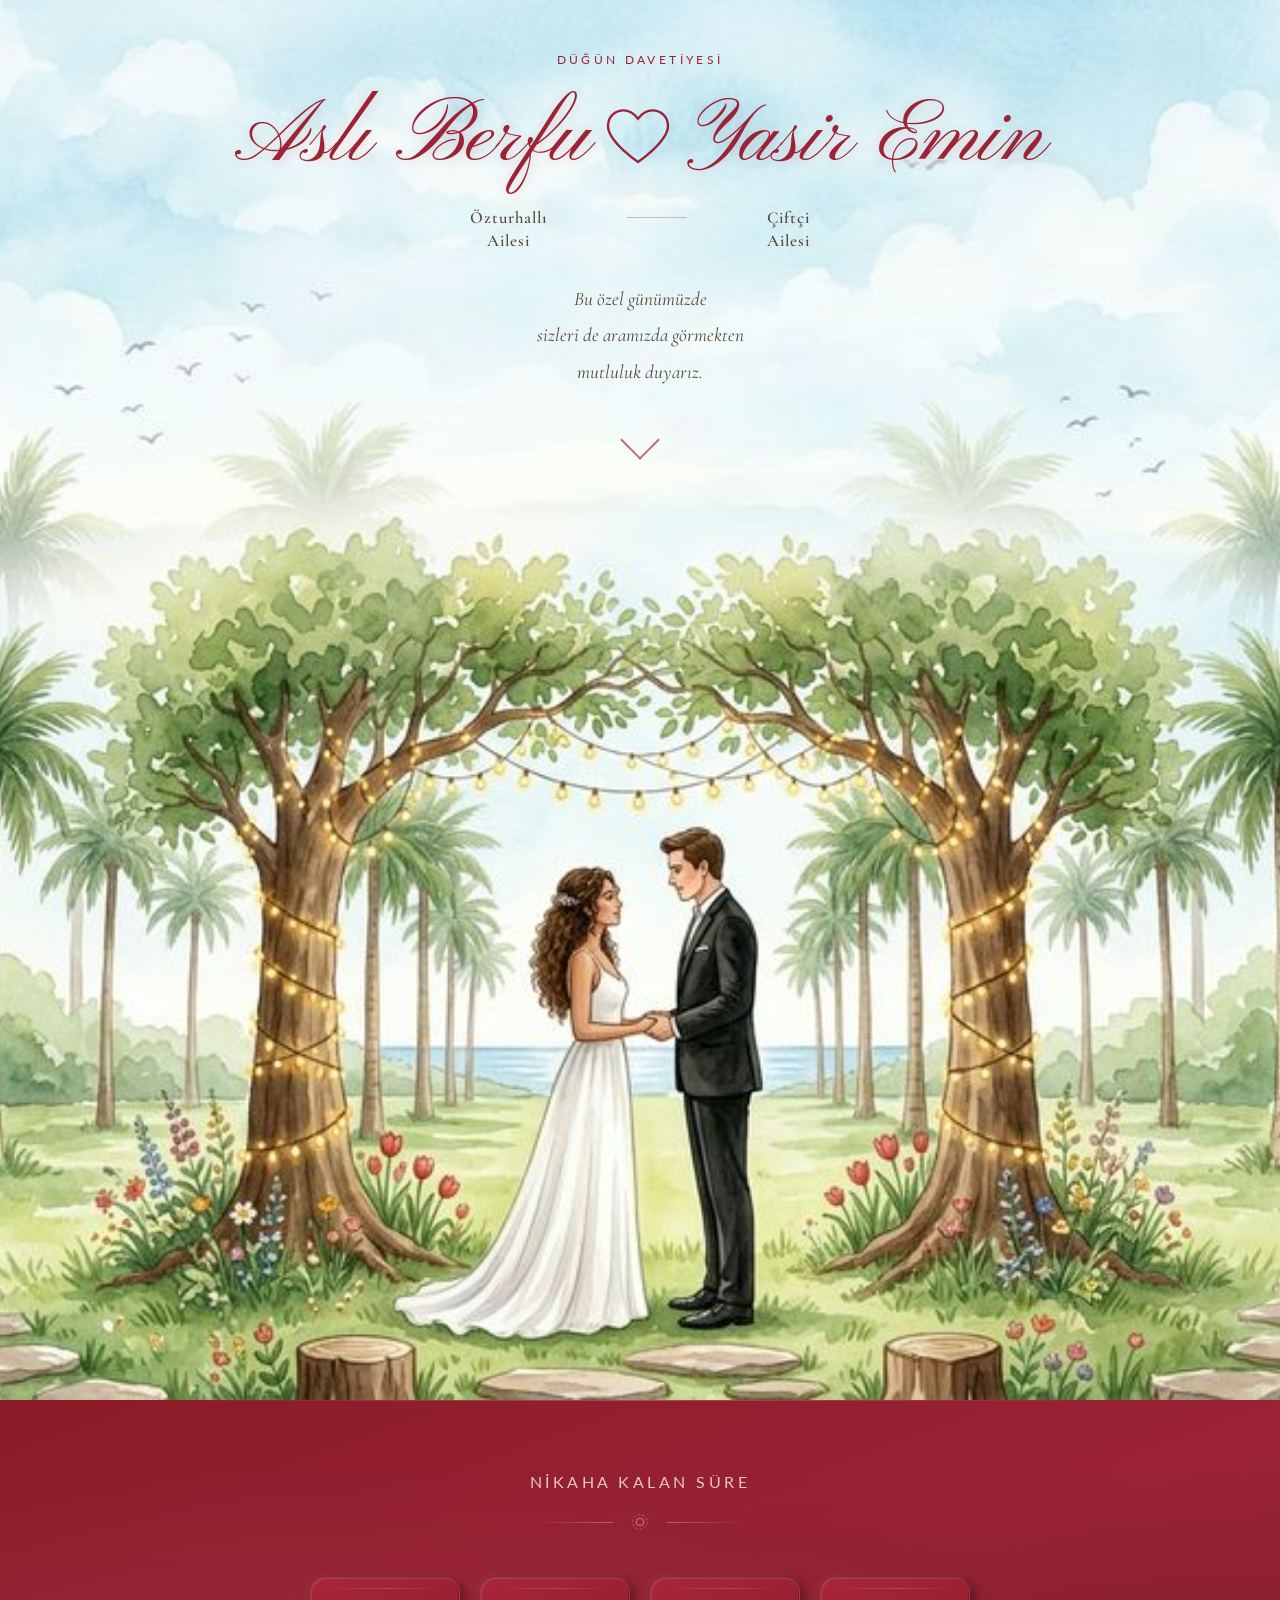
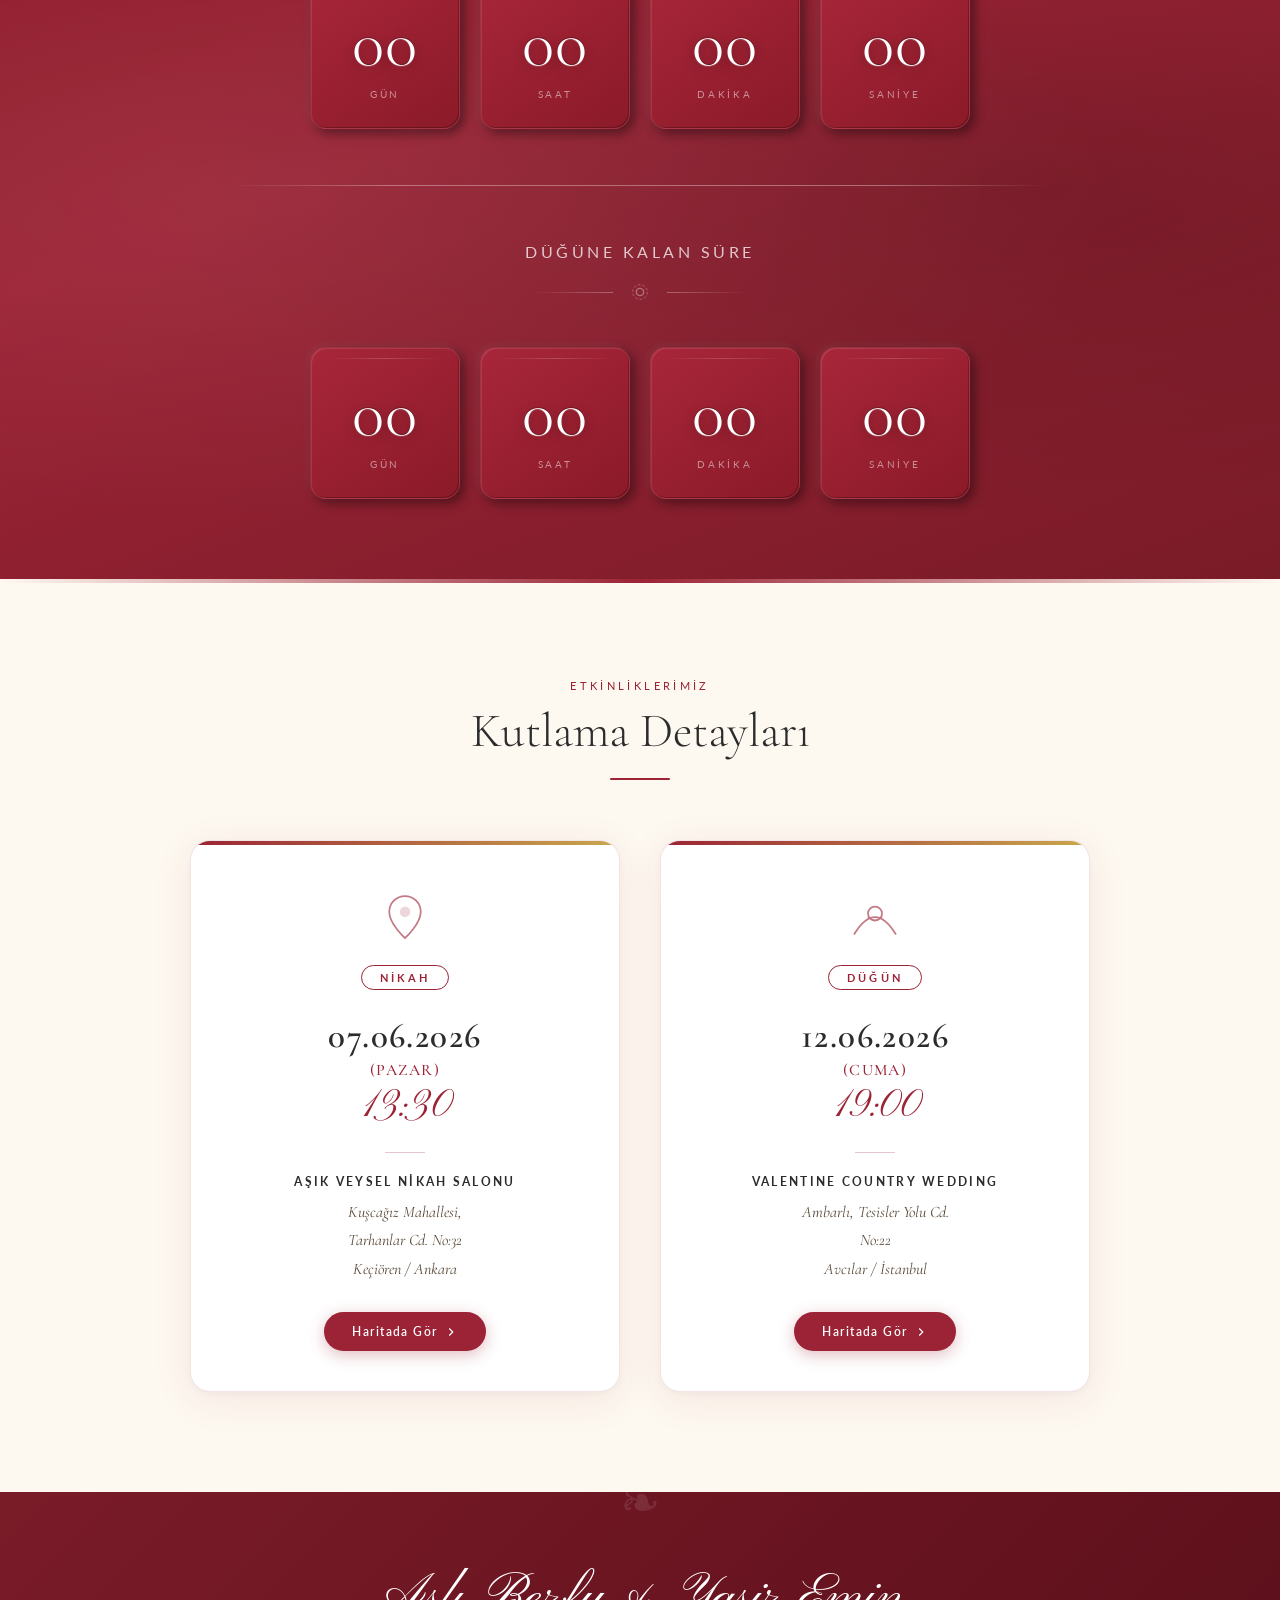
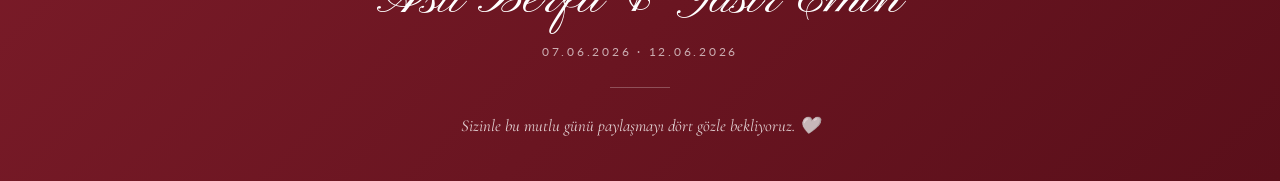
==== commit 3fdd25a1: "update" ====
--- a/index.html
+++ b/index.html
@@ -53,6 +53,40 @@
   <!-- COUNTDOWN SECTION -->
   <section class="countdown-section" id="countdown-section">
     <div class="countdown-inner">
+
+      <!-- NİKAH SAYACI -->
+      <p class="countdown-eyebrow">Nikaha Kalan Süre</p>
+      <div class="countdown-ornament">
+        <span class="ornament-line"></span>
+        <svg class="ornament-ring" viewBox="0 0 24 24" xmlns="http://www.w3.org/2000/svg">
+          <circle cx="12" cy="12" r="4" fill="none" stroke="currentColor" stroke-width="1.5"/>
+          <circle cx="12" cy="12" r="8" fill="none" stroke="currentColor" stroke-width="0.8" stroke-dasharray="3 2"/>
+        </svg>
+        <span class="ornament-line"></span>
+      </div>
+      <div class="countdown" id="countdown-nikah">
+        <div class="countdown-card">
+          <span class="countdown-value" id="nikah-days">00</span>
+          <span class="countdown-label">Gün</span>
+        </div>
+        <div class="countdown-card">
+          <span class="countdown-value" id="nikah-hours">00</span>
+          <span class="countdown-label">Saat</span>
+        </div>
+        <div class="countdown-card">
+          <span class="countdown-value" id="nikah-minutes">00</span>
+          <span class="countdown-label">Dakika</span>
+        </div>
+        <div class="countdown-card">
+          <span class="countdown-value" id="nikah-seconds">00</span>
+          <span class="countdown-label">Saniye</span>
+        </div>
+      </div>
+
+      <!-- AYIRICI -->
+      <div class="countdown-middle-divider"></div>
+
+      <!-- DÜĞÜN SAYACI -->
       <p class="countdown-eyebrow">Düğüne Kalan Süre</p>
       <div class="countdown-ornament">
         <span class="ornament-line"></span>
@@ -62,24 +96,25 @@
         </svg>
         <span class="ornament-line"></span>
       </div>
-      <div class="countdown" id="countdown">
+      <div class="countdown" id="countdown-dugun">
         <div class="countdown-card">
-          <span class="countdown-value" id="days">00</span>
+          <span class="countdown-value" id="dugun-days">00</span>
           <span class="countdown-label">Gün</span>
         </div>
         <div class="countdown-card">
-          <span class="countdown-value" id="hours">00</span>
+          <span class="countdown-value" id="dugun-hours">00</span>
           <span class="countdown-label">Saat</span>
         </div>
         <div class="countdown-card">
-          <span class="countdown-value" id="minutes">00</span>
+          <span class="countdown-value" id="dugun-minutes">00</span>
           <span class="countdown-label">Dakika</span>
         </div>
         <div class="countdown-card">
-          <span class="countdown-value" id="seconds">00</span>
+          <span class="countdown-value" id="dugun-seconds">00</span>
           <span class="countdown-label">Saniye</span>
         </div>
       </div>
+
     </div>
   </section>
 
--- a/style.css
+++ b/style.css
@@ -261,11 +261,18 @@
 
 .countdown-eyebrow {
   font-family: var(--font-sans);
-  font-size: 0.68rem;
-  letter-spacing: 0.35em;
+  font-size: 1rem;
+  letter-spacing: 0.22em;
   text-transform: uppercase;
-  color: rgba(255,255,255,0.55);
+  color: rgba(255,255,255,0.75);
   margin-bottom: 20px;
+}
+
+.countdown-middle-divider {
+  width: 100%;
+  height: 1px;
+  background: linear-gradient(90deg, transparent, rgba(255,255,255,0.35) 20%, rgba(255,255,255,0.35) 80%, transparent);
+  margin: 56px auto 56px;
 }
 
 /* Ornament row */
@@ -721,6 +728,7 @@
   line-height: 1.7;
 }
 
+
 /* ---------- RESPONSIVE ---------- */
 @media (max-width: 640px) {
   .couple-names { gap: 8px; }
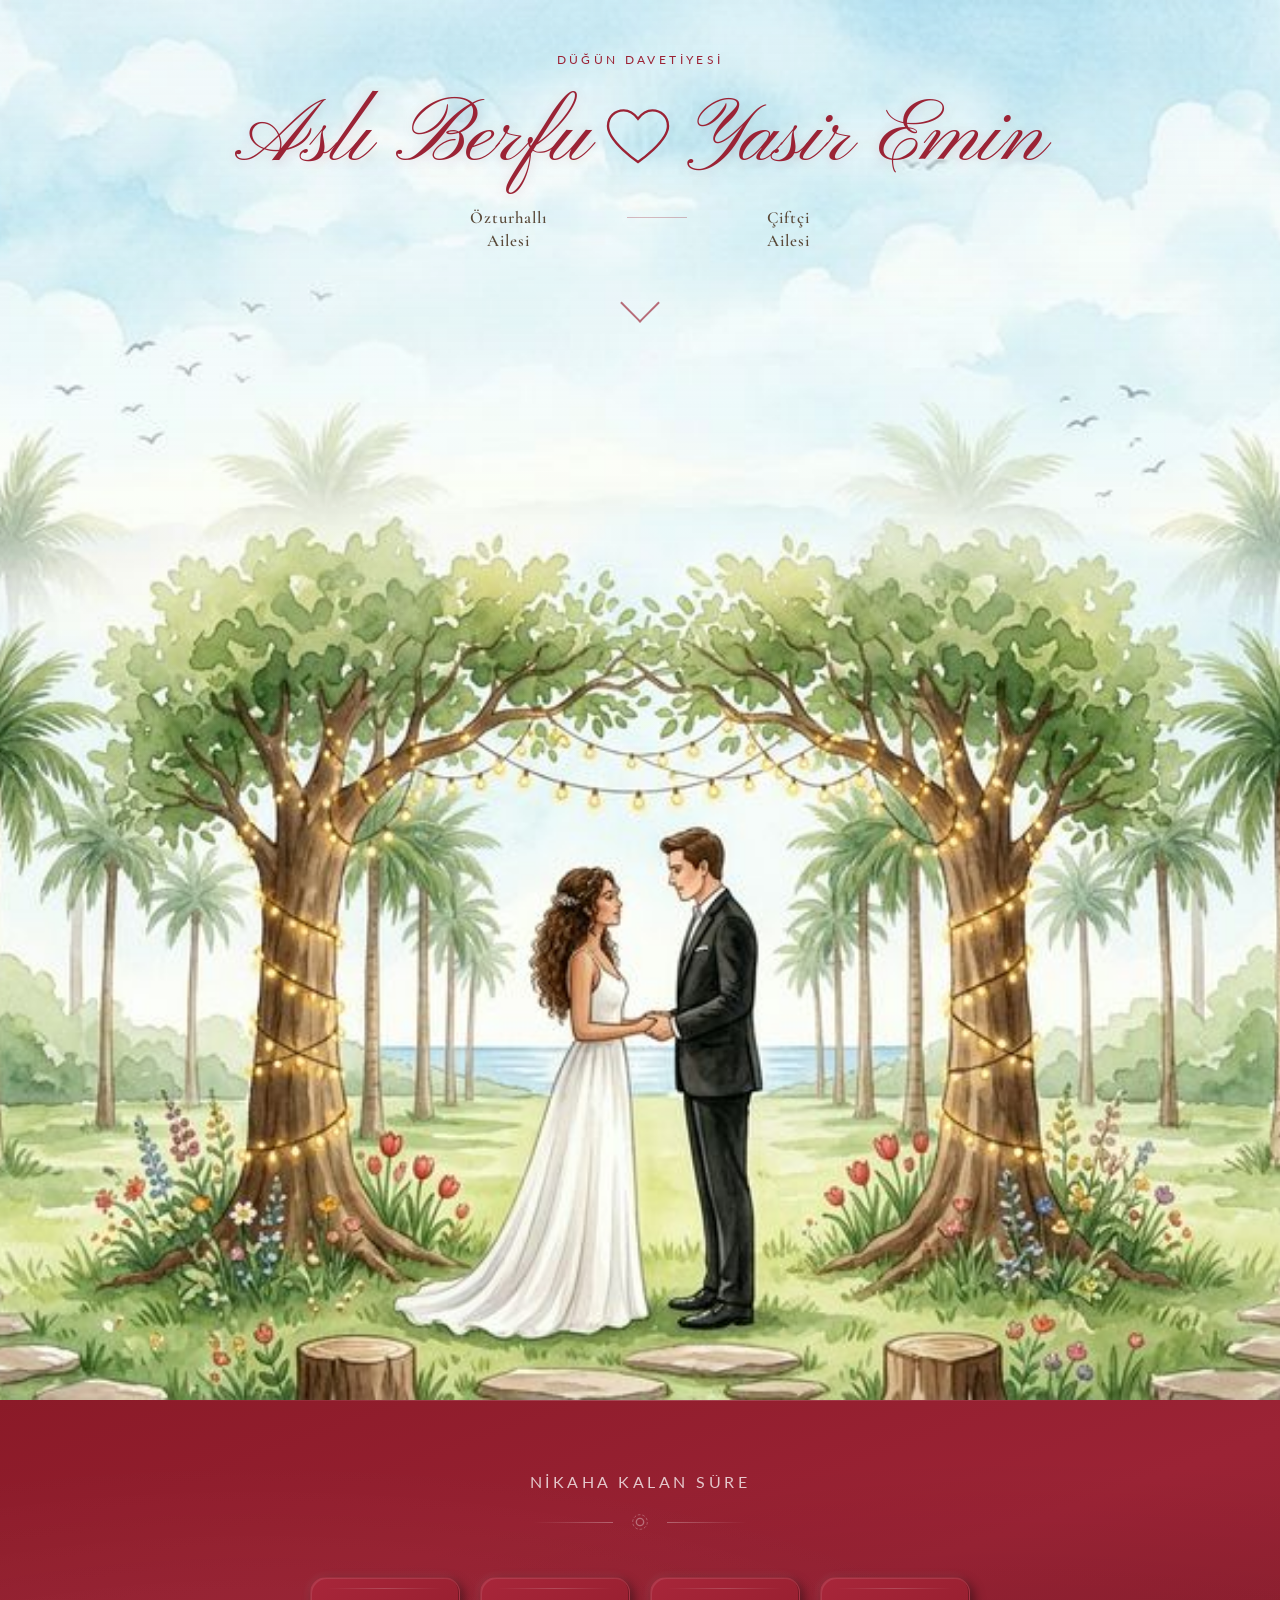
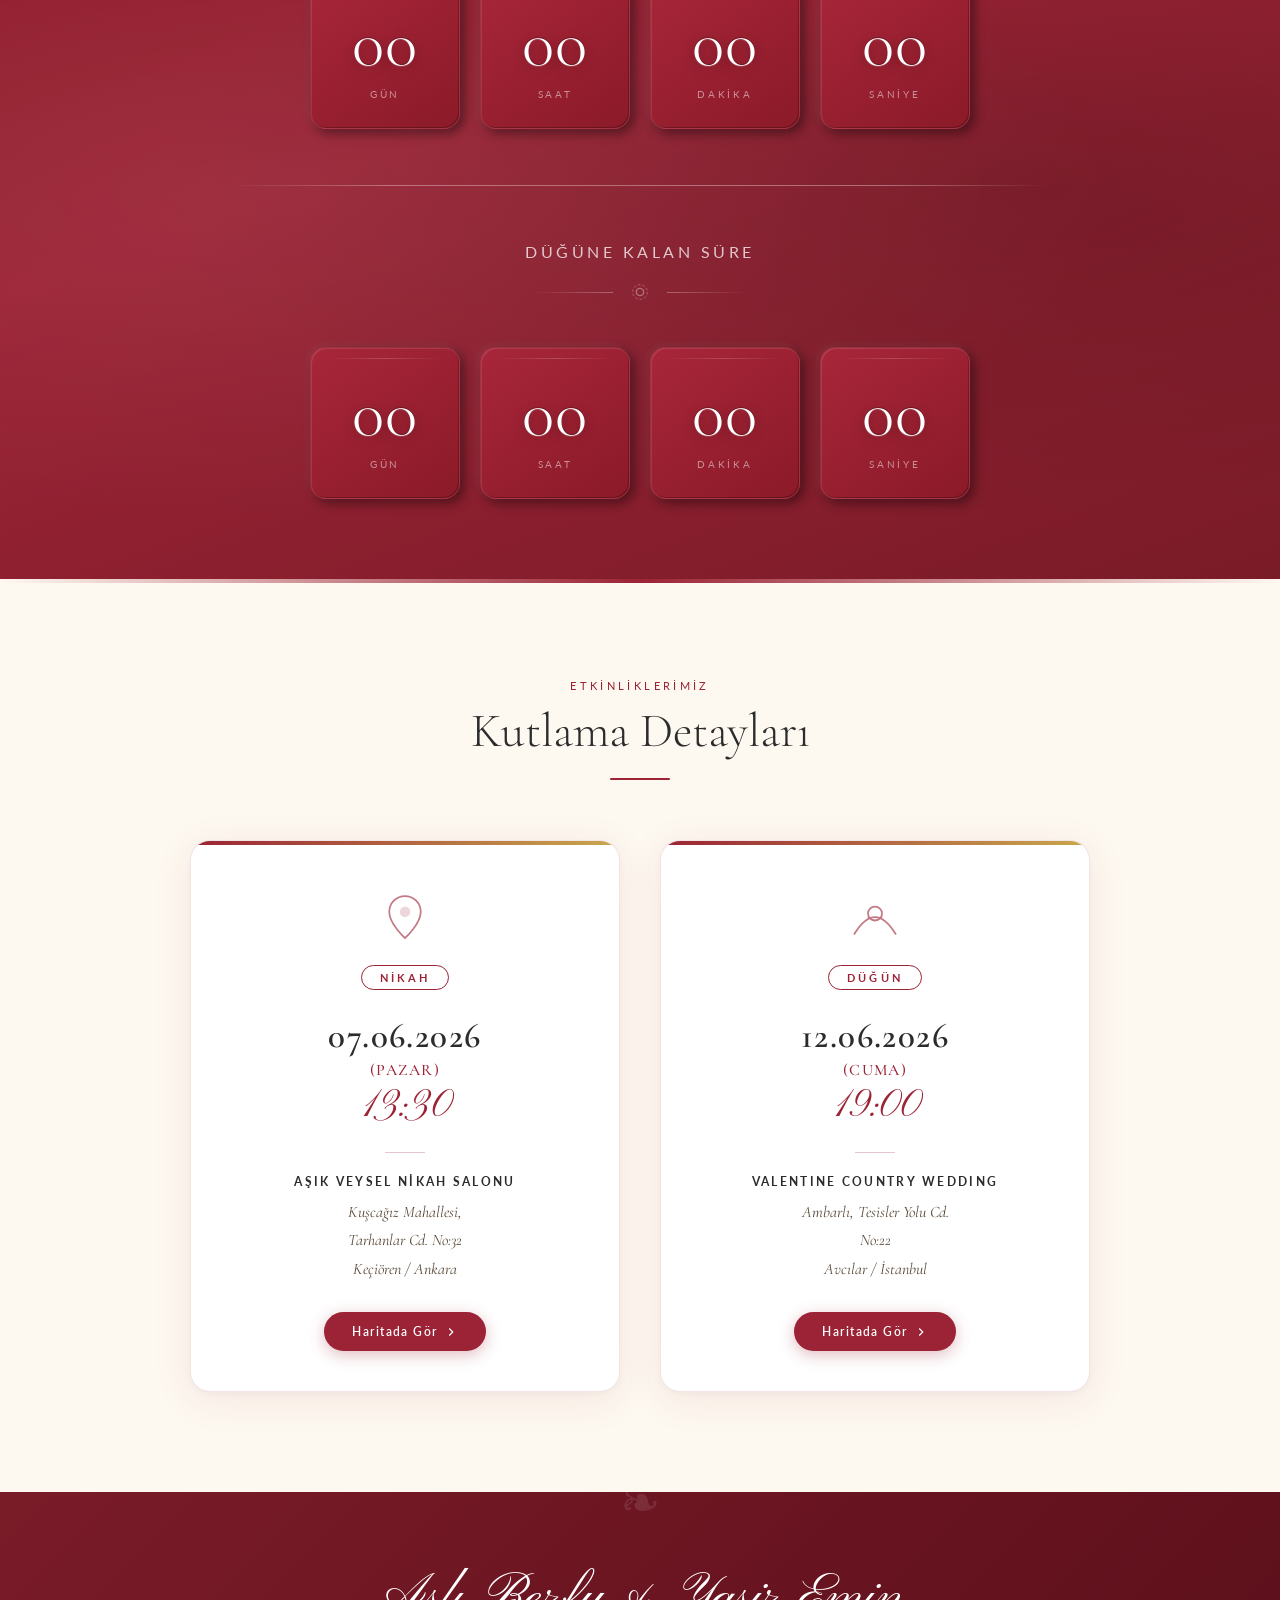
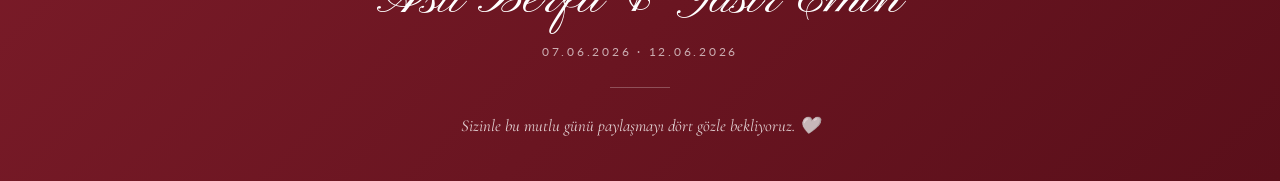
==== commit 90fc6a85: "update" ====
--- a/index.html
+++ b/index.html
@@ -8,7 +8,7 @@
   <link rel="preconnect" href="https://fonts.googleapis.com" />
   <link rel="preconnect" href="https://fonts.gstatic.com" crossorigin />
   <link href="https://fonts.googleapis.com/css2?family=Pinyon+Script&family=Cormorant+Garamond:ital,wght@0,300;0,400;0,500;0,600;1,300;1,400&family=Lato:wght@300;400;700&display=swap" rel="stylesheet" />
-  <link rel="stylesheet" href="style.css" />
+  <link rel="stylesheet" href="style.css?v=2" />
 </head>
 <body>
 
@@ -43,7 +43,6 @@
           <p class="family-label">Ailesi</p>
         </div>
       </div>
-      <p class="invite-text">Bu özel günümüzde<br />sizleri de aramızda görmekten<br />mutluluk duyarız.</p>
       <div class="scroll-hint">
         <div class="scroll-arrow"></div>
       </div>
@@ -188,6 +187,6 @@
     <div class="footer-illustration"></div>
   </footer>
 
-  <script src="script.js"></script>
+  <script src="script.js?v=2"></script>
 </body>
 </html>
--- a/style.css
+++ b/style.css
@@ -136,6 +136,17 @@
   animation: fadeDown 1s ease 0.4s both;
 }
 
+@media (max-width: 600px) {
+  .couple-names {
+    flex-direction: column;
+    gap: 6px;
+    white-space: normal;
+  }
+  .heart-divider {
+    width: 44px;
+  }
+}
+
 .name-script {
   font-family: var(--font-script);
   font-size: clamp(3rem, 8vw, 5.5rem);
@@ -186,15 +197,6 @@
   margin-top: 4px;
 }
 
-.invite-text {
-  font-family: var(--font-serif);
-  font-size: clamp(1rem, 2.5vw, 1.2rem);
-  font-style: italic;
-  color: var(--text-mid);
-  line-height: 1.9;
-  margin-top: 28px;
-  animation: fadeDown 1s ease 0.8s both;
-}
 
 .scroll-hint {
   margin-top: 36px;
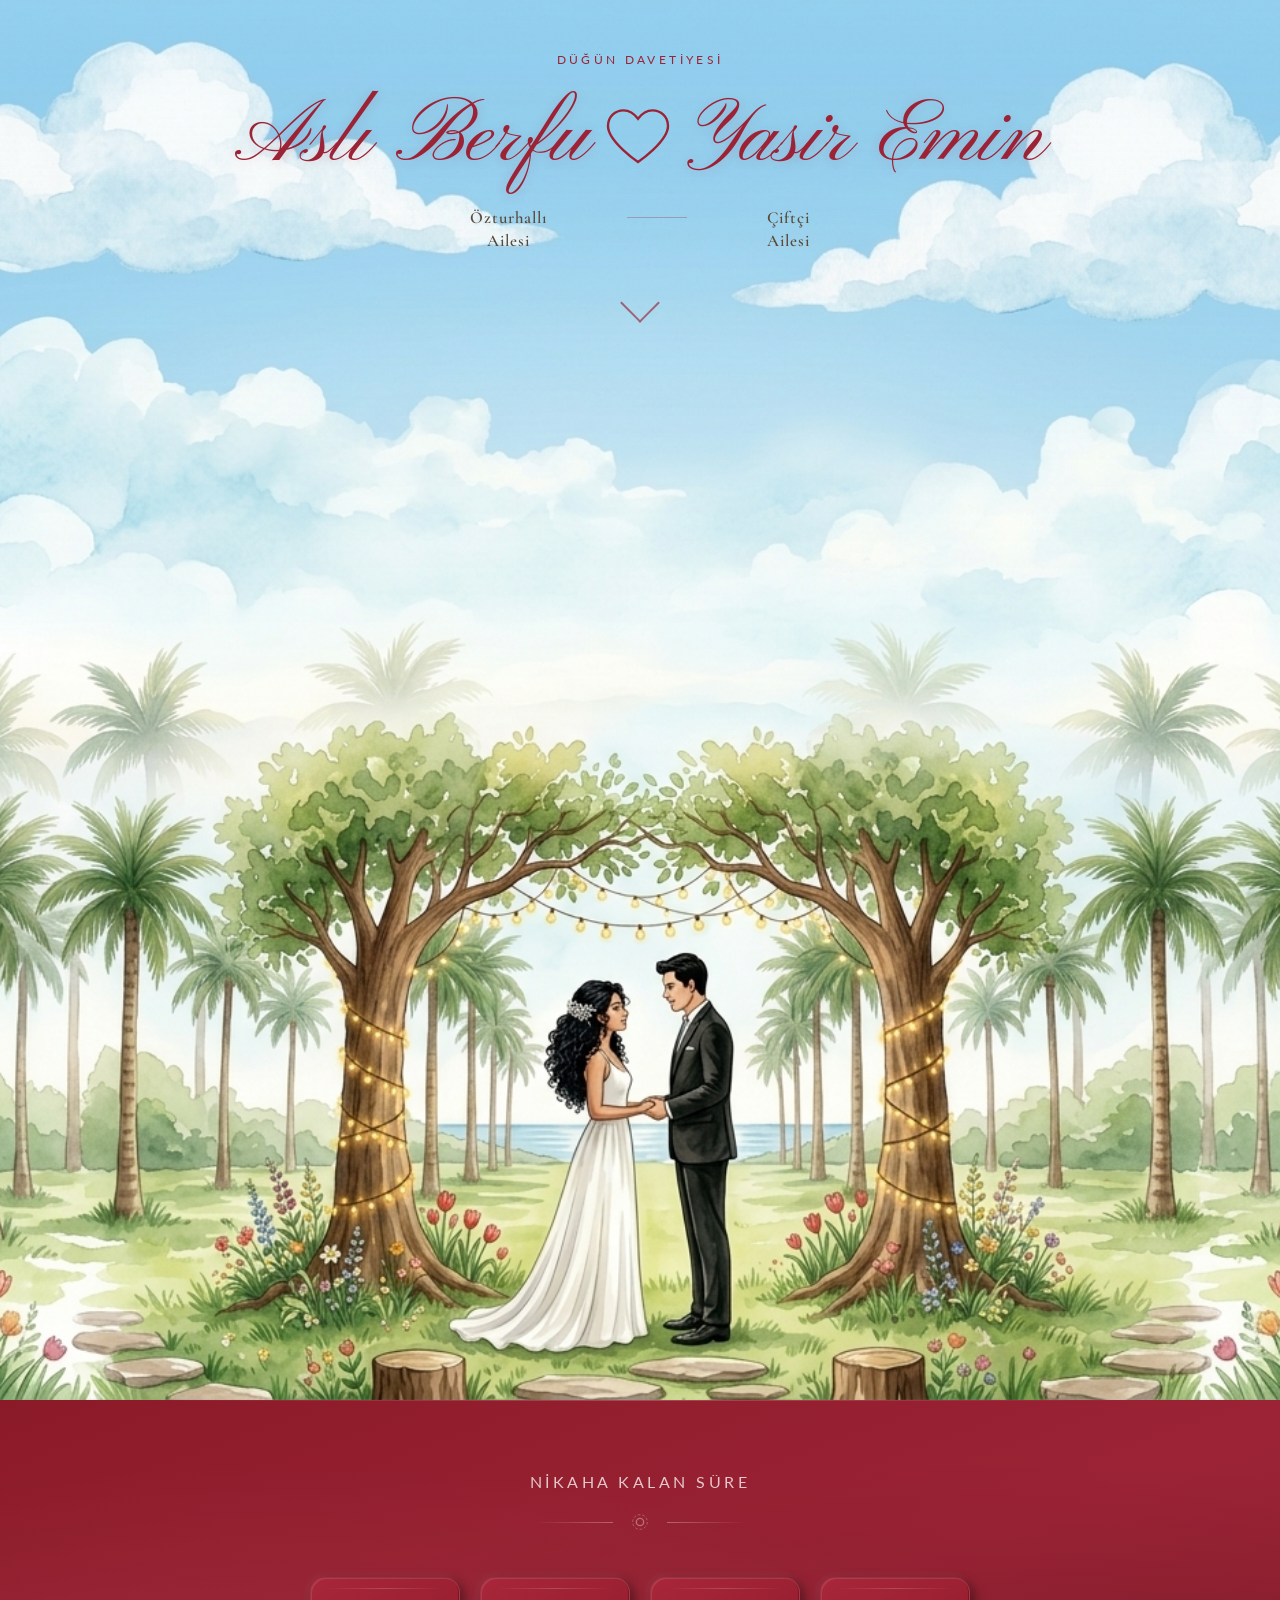
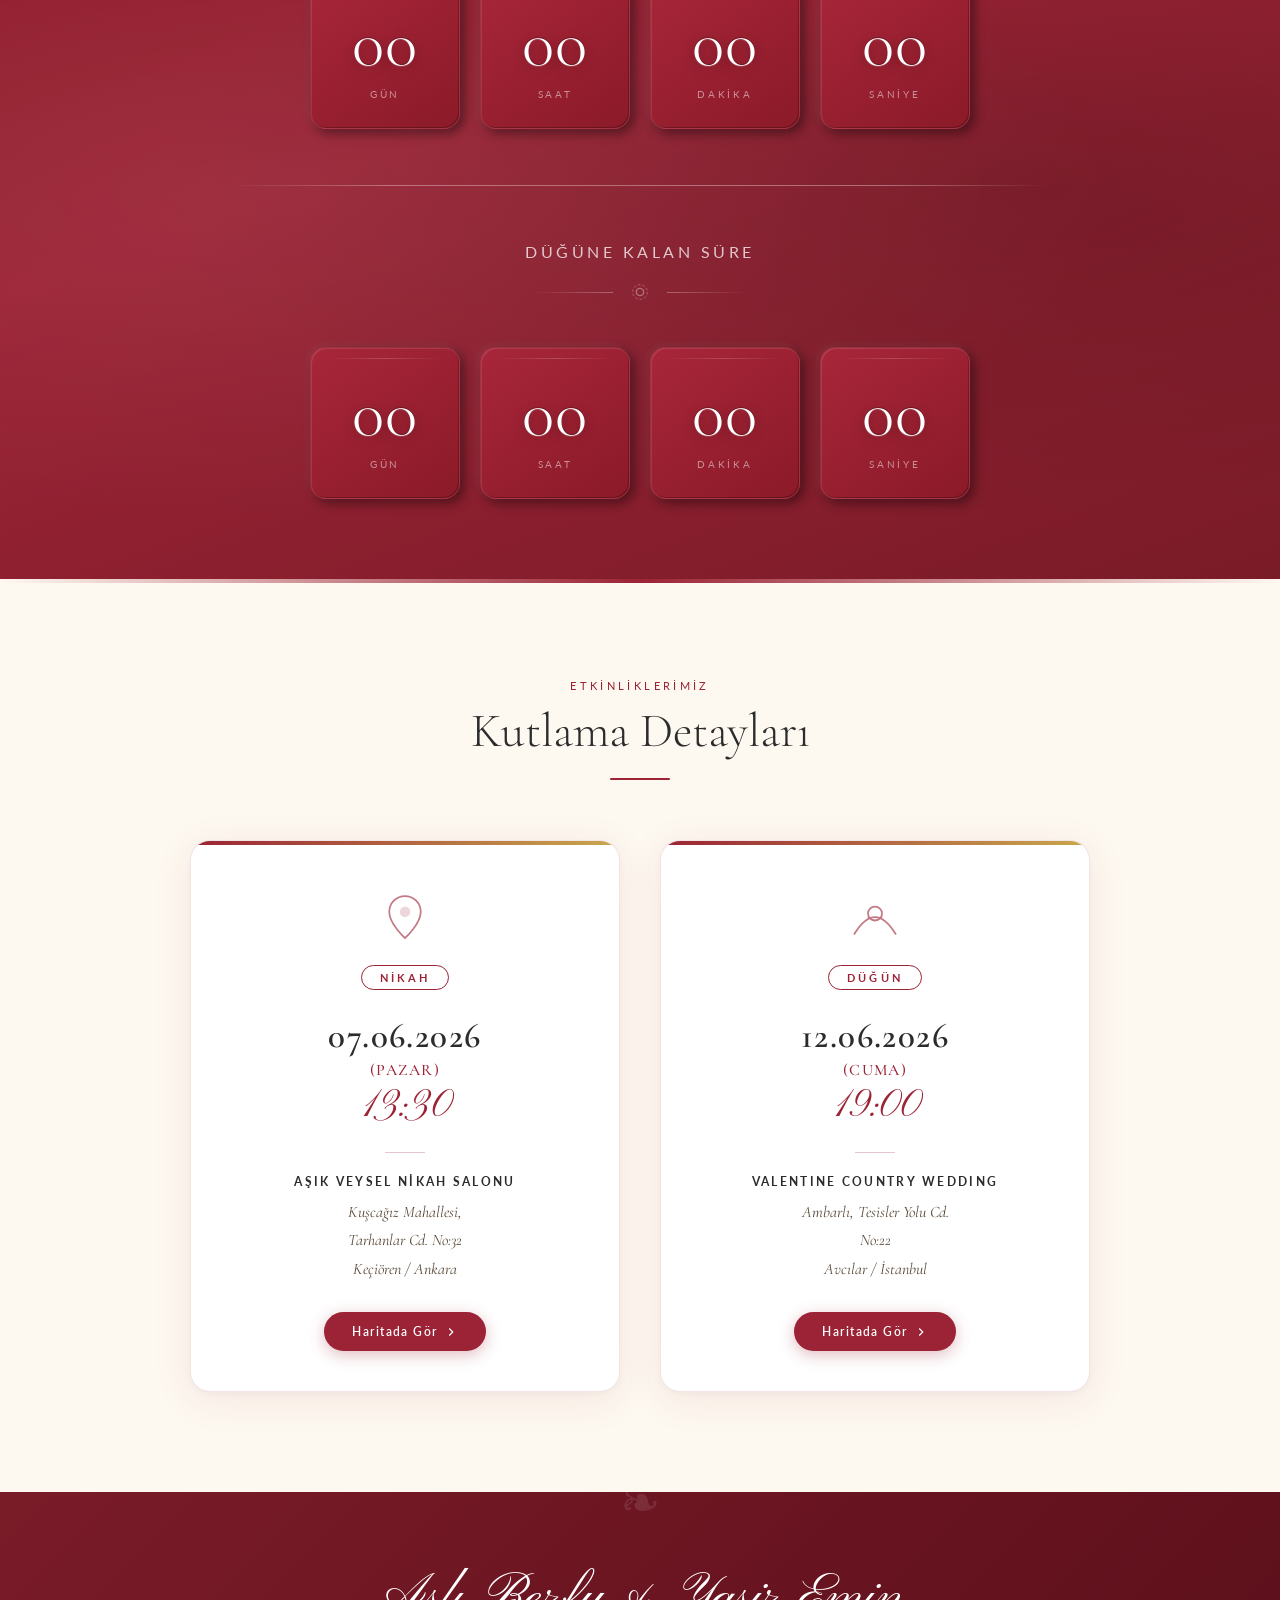
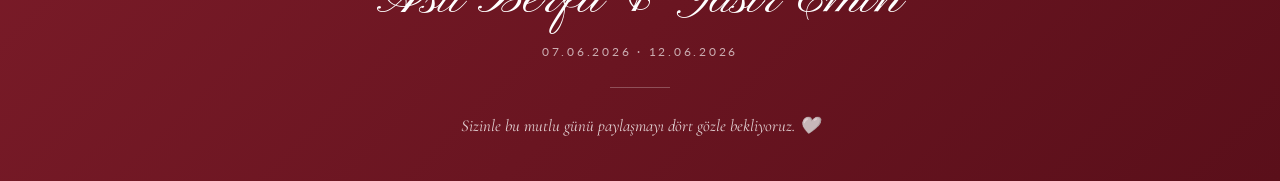
==== commit b241ec0c: "update" ====
--- a/index.html
+++ b/index.html
@@ -1,15 +1,20 @@
 <!DOCTYPE html>
 <html lang="tr">
+
 <head>
   <meta charset="UTF-8" />
   <meta name="viewport" content="width=device-width, initial-scale=1.0" />
   <title>Aslı Berfu & Yasir Emin – Düğün Davetiyesi</title>
-  <meta name="description" content="Aslı Berfu Özturhallı ve Yasir Emin Çiftçi'nin düğün davetiyesi. Nikah: 7 Haziran 2026, Düğün: 12 Haziran 2026." />
+  <meta name="description"
+    content="Aslı Berfu Özturhallı ve Yasir Emin Çiftçi'nin düğün davetiyesi. Nikah: 7 Haziran 2026, Düğün: 12 Haziran 2026." />
   <link rel="preconnect" href="https://fonts.googleapis.com" />
   <link rel="preconnect" href="https://fonts.gstatic.com" crossorigin />
-  <link href="https://fonts.googleapis.com/css2?family=Pinyon+Script&family=Cormorant+Garamond:ital,wght@0,300;0,400;0,500;0,600;1,300;1,400&family=Lato:wght@300;400;700&display=swap" rel="stylesheet" />
-  <link rel="stylesheet" href="style.css?v=2" />
+  <link
+    href="https://fonts.googleapis.com/css2?family=Pinyon+Script&family=Cormorant+Garamond:ital,wght@0,300;0,400;0,500;0,600;1,300;1,400&family=Lato:wght@300;400;700&display=swap"
+    rel="stylesheet" />
+  <link rel="stylesheet" href="style.css?v=8" />
 </head>
+
 <body>
 
   <!-- FLOATING PETALS -->
@@ -25,7 +30,9 @@
         <span class="name-script">Aslı Berfu</span>
         <div class="heart-divider">
           <svg viewBox="0 0 60 50" xmlns="http://www.w3.org/2000/svg">
-            <path d="M30 45 C30 45 5 28 5 15 C5 7 11 2 18 2 C23 2 27 5 30 9 C33 5 37 2 42 2 C49 2 55 7 55 15 C55 28 30 45 30 45Z" fill="none" stroke="#9b2335" stroke-width="2"/>
+            <path
+              d="M30 45 C30 45 5 28 5 15 C5 7 11 2 18 2 C23 2 27 5 30 9 C33 5 37 2 42 2 C49 2 55 7 55 15 C55 28 30 45 30 45Z"
+              fill="none" stroke="#9b2335" stroke-width="2" />
           </svg>
         </div>
         <span class="name-script">Yasir Emin</span>
@@ -36,7 +43,9 @@
           <p class="family-label">Ailesi</p>
         </div>
         <div class="family-sep">
-          <svg viewBox="0 0 80 20" xmlns="http://www.w3.org/2000/svg"><line x1="0" y1="10" x2="80" y2="10" stroke="#9b2335" stroke-width="1" opacity="0.4"/></svg>
+          <svg viewBox="0 0 80 20" xmlns="http://www.w3.org/2000/svg">
+            <line x1="0" y1="10" x2="80" y2="10" stroke="#9b2335" stroke-width="1" opacity="0.4" />
+          </svg>
         </div>
         <div class="family-name">
           <p class="family-label">Çiftçi</p>
@@ -58,8 +67,8 @@
       <div class="countdown-ornament">
         <span class="ornament-line"></span>
         <svg class="ornament-ring" viewBox="0 0 24 24" xmlns="http://www.w3.org/2000/svg">
-          <circle cx="12" cy="12" r="4" fill="none" stroke="currentColor" stroke-width="1.5"/>
-          <circle cx="12" cy="12" r="8" fill="none" stroke="currentColor" stroke-width="0.8" stroke-dasharray="3 2"/>
+          <circle cx="12" cy="12" r="4" fill="none" stroke="currentColor" stroke-width="1.5" />
+          <circle cx="12" cy="12" r="8" fill="none" stroke="currentColor" stroke-width="0.8" stroke-dasharray="3 2" />
         </svg>
         <span class="ornament-line"></span>
       </div>
@@ -90,8 +99,8 @@
       <div class="countdown-ornament">
         <span class="ornament-line"></span>
         <svg class="ornament-ring" viewBox="0 0 24 24" xmlns="http://www.w3.org/2000/svg">
-          <circle cx="12" cy="12" r="4" fill="none" stroke="currentColor" stroke-width="1.5"/>
-          <circle cx="12" cy="12" r="8" fill="none" stroke="currentColor" stroke-width="0.8" stroke-dasharray="3 2"/>
+          <circle cx="12" cy="12" r="4" fill="none" stroke="currentColor" stroke-width="1.5" />
+          <circle cx="12" cy="12" r="8" fill="none" stroke="currentColor" stroke-width="0.8" stroke-dasharray="3 2" />
         </svg>
         <span class="ornament-line"></span>
       </div>
@@ -130,8 +139,9 @@
           <div class="event-card-inner">
             <div class="event-icon">
               <svg viewBox="0 0 64 64" xmlns="http://www.w3.org/2000/svg">
-                <path d="M32 8 C22 8 14 16 14 26 C14 40 32 56 32 56 C32 56 50 40 50 26 C50 16 42 8 32 8Z" fill="none" stroke="#9b2335" stroke-width="2"/>
-                <circle cx="32" cy="26" r="6" fill="#9b2335" opacity="0.3"/>
+                <path d="M32 8 C22 8 14 16 14 26 C14 40 32 56 32 56 C32 56 50 40 50 26 C50 16 42 8 32 8Z" fill="none"
+                  stroke="#9b2335" stroke-width="2" />
+                <circle cx="32" cy="26" r="6" fill="#9b2335" opacity="0.3" />
               </svg>
             </div>
             <div class="event-badge">NİKAH</div>
@@ -141,9 +151,12 @@
             <div class="event-divider"></div>
             <div class="event-venue">AŞIK VEYSEL NİKAH SALONU</div>
             <div class="event-address">Kuşcağız Mahallesi,<br />Tarhanlar Cd. No:32<br />Keçiören / Ankara</div>
-            <a class="event-map-btn" href="https://maps.google.com/?q=Aşık+Veysel+Nikah+Salonu,+Keçiören,+Ankara" target="_blank" rel="noopener">
+            <a class="event-map-btn" href="https://maps.google.com/?q=Aşık+Veysel+Nikah+Salonu,+Keçiören,+Ankara"
+              target="_blank" rel="noopener">
               <span>Haritada Gör</span>
-              <svg viewBox="0 0 24 24" fill="none" stroke="currentColor" stroke-width="2"><path d="M9 18l6-6-6-6"/></svg>
+              <svg viewBox="0 0 24 24" fill="none" stroke="currentColor" stroke-width="2">
+                <path d="M9 18l6-6-6-6" />
+              </svg>
             </a>
           </div>
         </div>
@@ -153,9 +166,9 @@
           <div class="event-card-inner">
             <div class="event-icon">
               <svg viewBox="0 0 64 64" xmlns="http://www.w3.org/2000/svg">
-                <path d="M8 52 Q32 12 56 52" fill="none" stroke="#9b2335" stroke-width="2"/>
-                <circle cx="32" cy="28" r="8" fill="none" stroke="#9b2335" stroke-width="2"/>
-                <path d="M24 32 Q32 40 40 32" fill="none" stroke="#9b2335" stroke-width="1.5"/>
+                <path d="M8 52 Q32 12 56 52" fill="none" stroke="#9b2335" stroke-width="2" />
+                <circle cx="32" cy="28" r="8" fill="none" stroke="#9b2335" stroke-width="2" />
+                <path d="M24 32 Q32 40 40 32" fill="none" stroke="#9b2335" stroke-width="1.5" />
               </svg>
             </div>
             <div class="event-badge">DÜĞÜN</div>
@@ -165,9 +178,13 @@
             <div class="event-divider"></div>
             <div class="event-venue">VALENTINE COUNTRY WEDDING</div>
             <div class="event-address">Ambarlı, Tesisler Yolu Cd.<br />No:22<br />Avcılar / İstanbul</div>
-            <a class="event-map-btn" href="https://maps.google.com/?q=Valentine+Country+Wedding,+Ambarlı,+Avcılar,+İstanbul" target="_blank" rel="noopener">
+            <a class="event-map-btn"
+              href="https://maps.google.com/?q=Valentine+Country+Wedding,+Ambarlı,+Avcılar,+İstanbul" target="_blank"
+              rel="noopener">
               <span>Haritada Gör</span>
-              <svg viewBox="0 0 24 24" fill="none" stroke="currentColor" stroke-width="2"><path d="M9 18l6-6-6-6"/></svg>
+              <svg viewBox="0 0 24 24" fill="none" stroke="currentColor" stroke-width="2">
+                <path d="M9 18l6-6-6-6" />
+              </svg>
             </a>
           </div>
         </div>
@@ -189,4 +206,5 @@
 
   <script src="script.js?v=2"></script>
 </body>
-</html>
+
+</html>
--- a/style.css
+++ b/style.css
@@ -5,28 +5,37 @@
 
 /* ---------- ROOT VARIABLES ---------- */
 :root {
-  --crimson:      #9b2335;
+  --crimson: #9b2335;
   --crimson-dark: #7a1b28;
-  --crimson-light:#c74a5a;
-  --cream:        #fdf8f0;
-  --cream-dark:   #f5ede0;
-  --sky:          #cfe5f0;
-  --sky-light:    #e8f3f9;
-  --green-deep:   #2d5a27;
-  --green-mid:    #4a7c43;
-  --gold:         #c9a84c;
-  --gold-light:   #e8c97a;
-  --text-dark:    #2c2c2c;
-  --text-mid:     #5a4a3a;
-  --font-script:  'Pinyon Script', cursive;
-  --font-serif:   'Cormorant Garamond', Georgia, serif;
-  --font-sans:    'Lato', sans-serif;
+  --crimson-light: #c74a5a;
+  --cream: #fdf8f0;
+  --cream-dark: #f5ede0;
+  --sky: #cfe5f0;
+  --sky-light: #e8f3f9;
+  --green-deep: #2d5a27;
+  --green-mid: #4a7c43;
+  --gold: #c9a84c;
+  --gold-light: #e8c97a;
+  --text-dark: #2c2c2c;
+  --text-mid: #5a4a3a;
+  --font-script: 'Pinyon Script', cursive;
+  --font-serif: 'Cormorant Garamond', Georgia, serif;
+  --font-sans: 'Lato', sans-serif;
 }
 
 /* ---------- RESET & BASE ---------- */
-*, *::before, *::after { box-sizing: border-box; margin: 0; padding: 0; }
-
-html { scroll-behavior: smooth; font-size: 16px; }
+*,
+*::before,
+*::after {
+  box-sizing: border-box;
+  margin: 0;
+  padding: 0;
+}
+
+html {
+  scroll-behavior: smooth;
+  font-size: 16px;
+}
 
 body {
   font-family: var(--font-sans);
@@ -38,8 +47,10 @@
 /* ---------- FLOATING PETALS ---------- */
 .petals-container {
   position: fixed;
-  top: 0; left: 0;
-  width: 100%; height: 100%;
+  top: 0;
+  left: 0;
+  width: 100%;
+  height: 100%;
   pointer-events: none;
   z-index: 9999;
   overflow: hidden;
@@ -54,13 +65,25 @@
 }
 
 @keyframes petalFall {
-  0%   { transform: translateY(0) rotate(0deg); opacity: 0.8; }
-  100% { transform: translateY(110vh) rotate(360deg); opacity: 0; }
+  0% {
+    transform: translateY(0) rotate(0deg);
+    opacity: 0.8;
+  }
+
+  100% {
+    transform: translateY(110vh) rotate(360deg);
+    opacity: 0;
+  }
 }
 
 @keyframes heroZoom {
-  from { transform: scale(1.0); }
-  to   { transform: scale(1.06); }
+  from {
+    transform: scale(1.0);
+  }
+
+  to {
+    transform: scale(1.06);
+  }
 }
 
 /* ---------- HERO: FULL SEAMLESS SECTION ---------- */
@@ -75,17 +98,18 @@
 }
 
 /* Text is pinned to upper area via absolute */
-.hero-sky > .hero-sky-bg,
-.hero-sky > .hero-sky-overlay,
-.hero-sky > .hero-content {
+.hero-sky>.hero-sky-bg,
+.hero-sky>.hero-sky-overlay,
+.hero-sky>.hero-content {
   position: absolute;
-  left: 0; right: 0;
+  left: 0;
+  right: 0;
 }
 
 .hero-sky-bg {
   top: 0;
   bottom: 0;
-  background-image: url('hero_full.png');
+  background-image: url('hero_extended_final4.png');
   background-size: cover;
   background-position: center top;
   background-repeat: no-repeat;
@@ -96,13 +120,11 @@
 .hero-sky-overlay {
   top: 0;
   bottom: 0;
-  background: linear-gradient(
-    to bottom,
-    rgba(220, 238, 250, 0.25) 0%,
-    rgba(220, 238, 250, 0.05) 30%,
-    rgba(0, 0, 0, 0.00) 55%,
-    rgba(0, 0, 0, 0.00) 100%
-  );
+  background: linear-gradient(to bottom,
+      rgba(220, 238, 250, 0.25) 0%,
+      rgba(220, 238, 250, 0.05) 30%,
+      rgba(0, 0, 0, 0.00) 55%,
+      rgba(0, 0, 0, 0.00) 100%);
   z-index: 1;
 }
 
@@ -142,6 +164,7 @@
     gap: 6px;
     white-space: normal;
   }
+
   .heart-divider {
     width: 44px;
   }
@@ -161,11 +184,21 @@
   animation: heartBeat 2s ease-in-out infinite;
 }
 
-.heart-divider svg { width: 100%; height: auto; }
+.heart-divider svg {
+  width: 100%;
+  height: auto;
+}
 
 @keyframes heartBeat {
-  0%, 100% { transform: scale(1); }
-  50%       { transform: scale(1.12); }
+
+  0%,
+  100% {
+    transform: scale(1);
+  }
+
+  50% {
+    transform: scale(1.12);
+  }
 }
 
 .families {
@@ -216,13 +249,27 @@
 }
 
 @keyframes bounce {
-  0%, 100% { transform: rotate(45deg) translateY(0); }
-  50%       { transform: rotate(45deg) translateY(8px); }
+
+  0%,
+  100% {
+    transform: rotate(45deg) translateY(0);
+  }
+
+  50% {
+    transform: rotate(45deg) translateY(8px);
+  }
 }
 
 @keyframes fadeDown {
-  from { opacity: 0; transform: translateY(-20px); }
-  to   { opacity: 1; transform: translateY(0); }
+  from {
+    opacity: 0;
+    transform: translateY(-20px);
+  }
+
+  to {
+    opacity: 1;
+    transform: translateY(0);
+  }
 }
 
 /* ---------- COUNTDOWN SECTION ---------- */
@@ -240,8 +287,8 @@
   position: absolute;
   inset: 0;
   background:
-    radial-gradient(ellipse at 20% 50%, rgba(255,255,255,0.06) 0%, transparent 60%),
-    radial-gradient(ellipse at 80% 50%, rgba(0,0,0,0.15) 0%, transparent 60%);
+    radial-gradient(ellipse at 20% 50%, rgba(255, 255, 255, 0.06) 0%, transparent 60%),
+    radial-gradient(ellipse at 80% 50%, rgba(0, 0, 0, 0.15) 0%, transparent 60%);
   pointer-events: none;
 }
 
@@ -249,9 +296,12 @@
 .countdown-section::after {
   content: '';
   position: absolute;
-  top: 0; left: 50%; transform: translateX(-50%);
-  width: 80%; height: 1px;
-  background: linear-gradient(90deg, transparent, rgba(255,255,255,0.2), transparent);
+  top: 0;
+  left: 50%;
+  transform: translateX(-50%);
+  width: 80%;
+  height: 1px;
+  background: linear-gradient(90deg, transparent, rgba(255, 255, 255, 0.2), transparent);
 }
 
 .countdown-inner {
@@ -266,14 +316,14 @@
   font-size: 1rem;
   letter-spacing: 0.22em;
   text-transform: uppercase;
-  color: rgba(255,255,255,0.75);
+  color: rgba(255, 255, 255, 0.75);
   margin-bottom: 20px;
 }
 
 .countdown-middle-divider {
   width: 100%;
   height: 1px;
-  background: linear-gradient(90deg, transparent, rgba(255,255,255,0.35) 20%, rgba(255,255,255,0.35) 80%, transparent);
+  background: linear-gradient(90deg, transparent, rgba(255, 255, 255, 0.35) 20%, rgba(255, 255, 255, 0.35) 80%, transparent);
   margin: 56px auto 56px;
 }
 
@@ -284,19 +334,23 @@
   justify-content: center;
   gap: 16px;
   margin-bottom: 44px;
-  color: rgba(255,255,255,0.35);
-}
+  color: rgba(255, 255, 255, 0.35);
+}
+
 .ornament-line {
   display: block;
   width: 80px;
   height: 1px;
-  background: linear-gradient(90deg, transparent, rgba(255,255,255,0.3));
-}
+  background: linear-gradient(90deg, transparent, rgba(255, 255, 255, 0.3));
+}
+
 .ornament-line:last-child {
-  background: linear-gradient(90deg, rgba(255,255,255,0.3), transparent);
-}
+  background: linear-gradient(90deg, rgba(255, 255, 255, 0.3), transparent);
+}
+
 .ornament-ring {
-  width: 22px; height: 22px;
+  width: 22px;
+  height: 22px;
   flex-shrink: 0;
 }
 
@@ -320,11 +374,11 @@
   background: linear-gradient(145deg, #a8263a, #8b1a28);
   /* Emboss: light top-left, dark bottom-right */
   box-shadow:
-    4px 4px 12px rgba(0,0,0,0.45),
-    -2px -2px 8px rgba(255,255,255,0.08),
-    inset 1px 1px 0 rgba(255,255,255,0.10),
-    inset -1px -1px 0 rgba(0,0,0,0.25);
-  border: 1px solid rgba(255,255,255,0.08);
+    4px 4px 12px rgba(0, 0, 0, 0.45),
+    -2px -2px 8px rgba(255, 255, 255, 0.08),
+    inset 1px 1px 0 rgba(255, 255, 255, 0.10),
+    inset -1px -1px 0 rgba(0, 0, 0, 0.25);
+  border: 1px solid rgba(255, 255, 255, 0.08);
   position: relative;
   transition: transform 0.3s ease, box-shadow 0.3s ease;
 }
@@ -332,19 +386,21 @@
 .countdown-card:hover {
   transform: translateY(-4px);
   box-shadow:
-    6px 10px 20px rgba(0,0,0,0.5),
-    -2px -2px 8px rgba(255,255,255,0.08),
-    inset 1px 1px 0 rgba(255,255,255,0.12),
-    inset -1px -1px 0 rgba(0,0,0,0.30);
+    6px 10px 20px rgba(0, 0, 0, 0.5),
+    -2px -2px 8px rgba(255, 255, 255, 0.08),
+    inset 1px 1px 0 rgba(255, 255, 255, 0.12),
+    inset -1px -1px 0 rgba(0, 0, 0, 0.30);
 }
 
 /* Inner top shine line */
 .countdown-card::before {
   content: '';
   position: absolute;
-  top: 10px; left: 16px; right: 16px;
+  top: 10px;
+  left: 16px;
+  right: 16px;
   height: 1px;
-  background: linear-gradient(90deg, transparent, rgba(255,255,255,0.18), transparent);
+  background: linear-gradient(90deg, transparent, rgba(255, 255, 255, 0.18), transparent);
   border-radius: 1px;
 }
 
@@ -356,9 +412,9 @@
   line-height: 1;
   letter-spacing: 0.02em;
   text-shadow:
-    0 1px 0 rgba(255,255,255,0.15),
-    0 -1px 0 rgba(0,0,0,0.3),
-    0 3px 12px rgba(0,0,0,0.25);
+    0 1px 0 rgba(255, 255, 255, 0.15),
+    0 -1px 0 rgba(0, 0, 0, 0.3),
+    0 3px 12px rgba(0, 0, 0, 0.25);
 }
 
 .countdown-label {
@@ -366,19 +422,22 @@
   font-size: 0.6rem;
   letter-spacing: 0.28em;
   text-transform: uppercase;
-  color: rgba(255,255,255,0.5);
+  color: rgba(255, 255, 255, 0.5);
   margin-top: 12px;
 }
 
 /* Keep old .countdown-sep & .countdown-item for safety but hidden */
-.countdown-sep, .countdown-item { display: none; }
+.countdown-sep,
+.countdown-item {
+  display: none;
+}
 
 .section-label {
   font-family: var(--font-sans);
   font-size: 0.7rem;
   letter-spacing: 0.3em;
   text-transform: uppercase;
-  color: rgba(255,255,255,0.7);
+  color: rgba(255, 255, 255, 0.7);
   margin-bottom: 28px;
 }
 
@@ -431,7 +490,9 @@
 .events-section::before {
   content: '';
   position: absolute;
-  top: 0; left: 0; right: 0;
+  top: 0;
+  left: 0;
+  right: 0;
   height: 4px;
   background: linear-gradient(90deg, transparent, var(--crimson), transparent);
 }
@@ -449,12 +510,24 @@
   animation: revealUp 0.8s ease both;
 }
 
-.event-card:nth-child(1) { animation-delay: 0.1s; }
-.event-card:nth-child(2) { animation-delay: 0.25s; }
+.event-card:nth-child(1) {
+  animation-delay: 0.1s;
+}
+
+.event-card:nth-child(2) {
+  animation-delay: 0.25s;
+}
 
 @keyframes revealUp {
-  from { opacity: 0; transform: translateY(30px); }
-  to   { opacity: 1; transform: translateY(0); }
+  from {
+    opacity: 0;
+    transform: translateY(30px);
+  }
+
+  to {
+    opacity: 1;
+    transform: translateY(0);
+  }
 }
 
 .event-card-inner {
@@ -463,7 +536,7 @@
   border-radius: 20px;
   padding: 48px 36px 40px;
   text-align: center;
-  box-shadow: 0 8px 40px rgba(155, 35, 53, 0.08), 0 2px 8px rgba(0,0,0,0.04);
+  box-shadow: 0 8px 40px rgba(155, 35, 53, 0.08), 0 2px 8px rgba(0, 0, 0, 0.04);
   transition: transform 0.4s ease, box-shadow 0.4s ease;
   position: relative;
   overflow: hidden;
@@ -472,7 +545,9 @@
 .event-card-inner::before {
   content: '';
   position: absolute;
-  top: 0; left: 0; right: 0;
+  top: 0;
+  left: 0;
+  right: 0;
   height: 4px;
   background: linear-gradient(90deg, var(--crimson), var(--gold));
   border-radius: 20px 20px 0 0;
@@ -480,7 +555,7 @@
 
 .event-card-inner:hover {
   transform: translateY(-6px);
-  box-shadow: 0 20px 60px rgba(155, 35, 53, 0.14), 0 4px 16px rgba(0,0,0,0.06);
+  box-shadow: 0 20px 60px rgba(155, 35, 53, 0.14), 0 4px 16px rgba(0, 0, 0, 0.06);
 }
 
 .event-icon {
@@ -489,7 +564,11 @@
   margin: 0 auto 20px;
   opacity: 0.6;
 }
-.event-icon svg { width: 100%; height: 100%; }
+
+.event-icon svg {
+  width: 100%;
+  height: 100%;
+}
 
 .event-badge {
   display: inline-block;
@@ -573,7 +652,11 @@
   box-shadow: 0 4px 16px rgba(155, 35, 53, 0.3);
 }
 
-.event-map-btn svg { width: 14px; height: 14px; transition: transform 0.3s ease; }
+.event-map-btn svg {
+  width: 14px;
+  height: 14px;
+  transition: transform 0.3s ease;
+}
 
 .event-map-btn:hover {
   background: var(--crimson-dark);
@@ -581,7 +664,9 @@
   box-shadow: 0 8px 24px rgba(155, 35, 53, 0.4);
 }
 
-.event-map-btn:hover svg { transform: translateX(3px); }
+.event-map-btn:hover svg {
+  transform: translateX(3px);
+}
 
 /* ---------- SCENE / QUOTE SECTION ---------- */
 .scene-section {
@@ -600,11 +685,9 @@
 .scene-overlay {
   position: absolute;
   inset: 0;
-  background: linear-gradient(
-    to bottom,
-    rgba(45, 90, 39, 0.65),
-    rgba(20, 50, 15, 0.8)
-  );
+  background: linear-gradient(to bottom,
+      rgba(45, 90, 39, 0.65),
+      rgba(20, 50, 15, 0.8));
 }
 
 .scene-content {
@@ -618,7 +701,7 @@
   font-family: var(--font-serif);
   font-size: clamp(1.1rem, 3vw, 1.5rem);
   font-style: italic;
-  color: rgba(255,255,255,0.92);
+  color: rgba(255, 255, 255, 0.92);
   line-height: 1.9;
   margin-bottom: 24px;
 }
@@ -649,7 +732,7 @@
   border-radius: 16px;
   padding: 36px 28px;
   text-align: center;
-  box-shadow: 0 4px 24px rgba(0,0,0,0.05);
+  box-shadow: 0 4px 24px rgba(0, 0, 0, 0.05);
   border: 1px solid rgba(155, 35, 53, 0.08);
   transition: transform 0.3s ease, box-shadow 0.3s ease;
 }
@@ -691,13 +774,17 @@
 .footer::before {
   content: '❧';
   position: absolute;
-  top: -20px; left: 50%;
+  top: -20px;
+  left: 50%;
   transform: translateX(-50%);
   font-size: 3rem;
-  color: rgba(255,255,255,0.1);
-}
-
-.footer-content { position: relative; z-index: 1; }
+  color: rgba(255, 255, 255, 0.1);
+}
+
+.footer-content {
+  position: relative;
+  z-index: 1;
+}
 
 .footer-names {
   font-family: var(--font-script);
@@ -710,7 +797,7 @@
   font-family: var(--font-sans);
   font-size: 0.78rem;
   letter-spacing: 0.22em;
-  color: rgba(255,255,255,0.65);
+  color: rgba(255, 255, 255, 0.65);
   text-transform: uppercase;
   margin-bottom: 28px;
 }
@@ -718,7 +805,7 @@
 .footer-divider {
   width: 60px;
   height: 1px;
-  background: rgba(255,255,255,0.25);
+  background: rgba(255, 255, 255, 0.25);
   margin: 0 auto 24px;
 }
 
@@ -726,26 +813,50 @@
   font-family: var(--font-serif);
   font-size: 1.05rem;
   font-style: italic;
-  color: rgba(255,255,255,0.8);
+  color: rgba(255, 255, 255, 0.8);
   line-height: 1.7;
 }
 
 
 /* ---------- RESPONSIVE ---------- */
 @media (max-width: 640px) {
-  .couple-names { gap: 8px; }
-  .families { gap: 40px; }
-  .events-grid { grid-template-columns: 1fr; }
-  .info-grid { grid-template-columns: 1fr; }
-  .countdown { gap: 4px; }
-  .countdown-item { min-width: 60px; }
-  .scene-section { background-attachment: scroll; }
+  .couple-names {
+    gap: 8px;
+  }
+
+  .families {
+    gap: 40px;
+  }
+
+  .events-grid {
+    grid-template-columns: 1fr;
+  }
+
+  .info-grid {
+    grid-template-columns: 1fr;
+  }
+
+  .countdown {
+    gap: 4px;
+  }
+
+  .countdown-item {
+    min-width: 60px;
+  }
+
+  .scene-section {
+    background-attachment: scroll;
+  }
 }
 
 /* Scroll-triggered reveal (added via JS) */
-.reveal { opacity: 0; transform: translateY(30px); }
+.reveal {
+  opacity: 0;
+  transform: translateY(30px);
+}
+
 .reveal.visible {
   opacity: 1;
   transform: translateY(0);
   transition: opacity 0.7s ease, transform 0.7s ease;
-}
+}
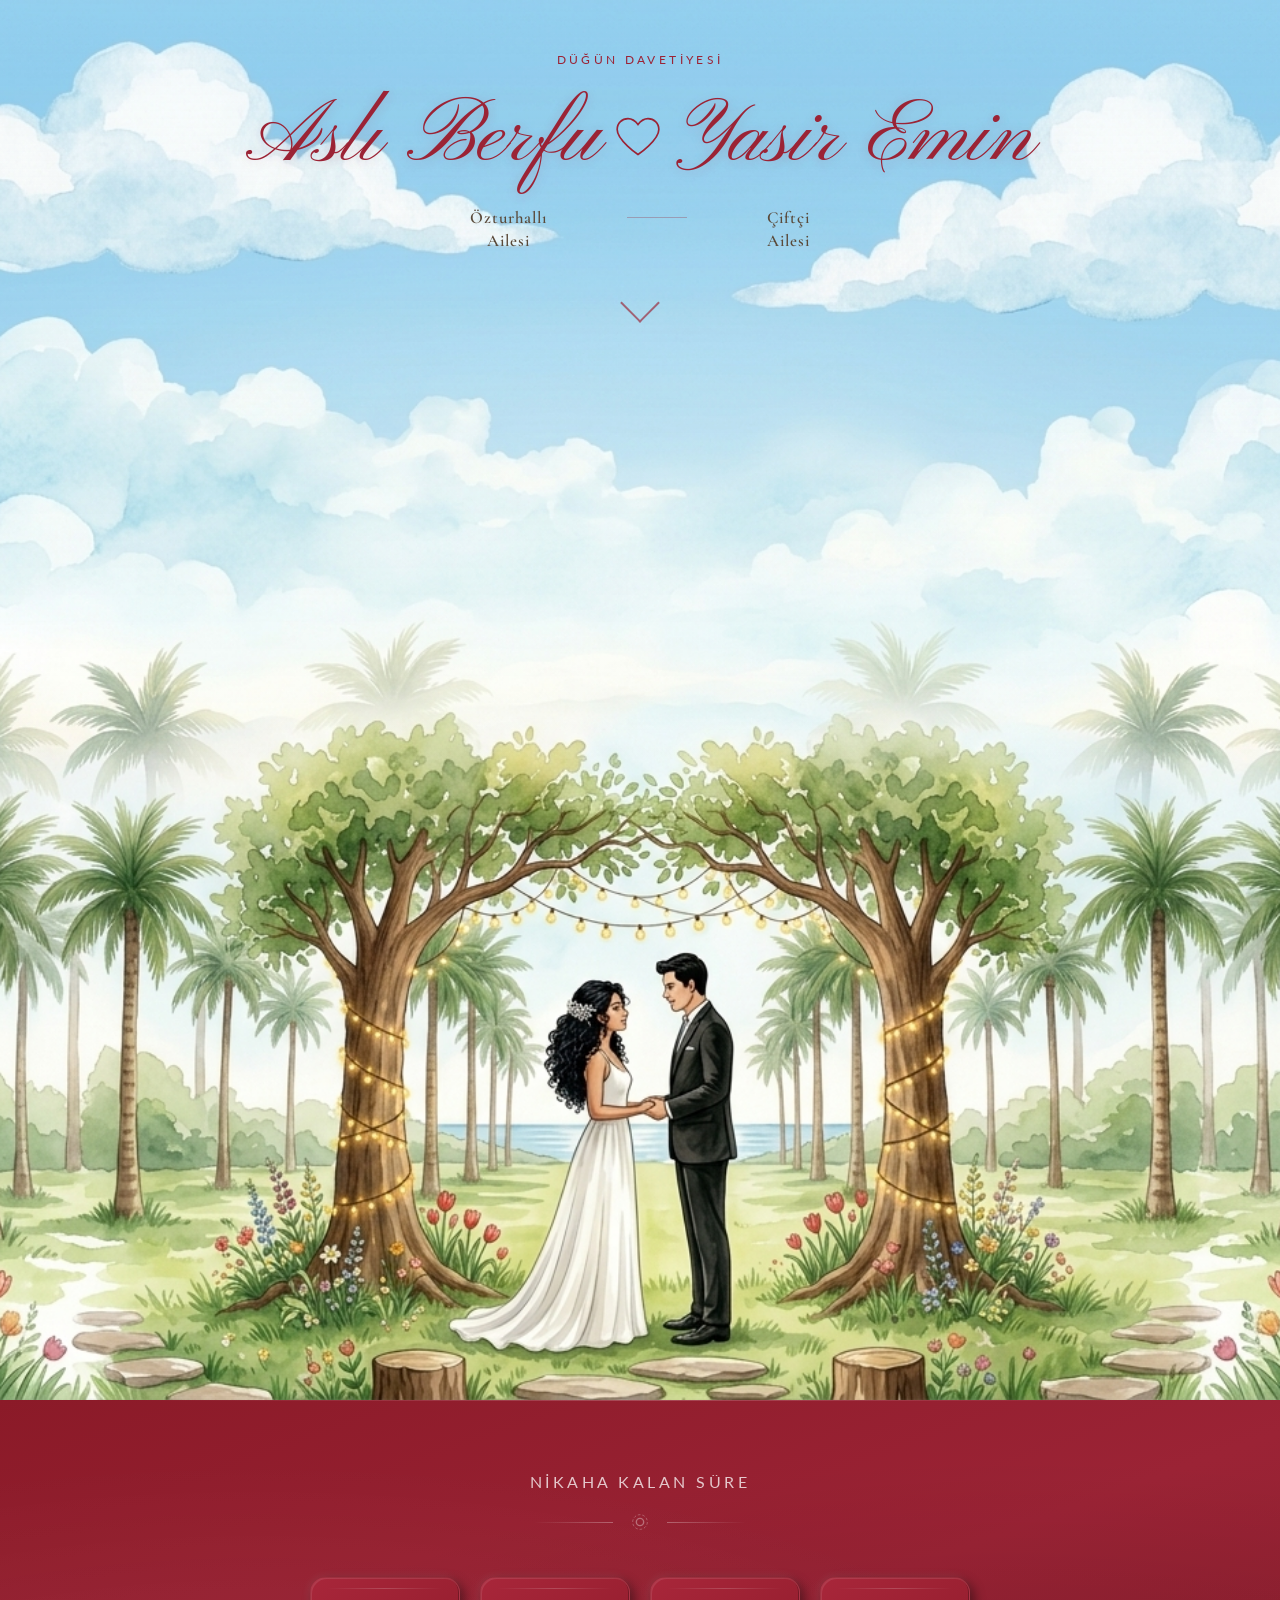
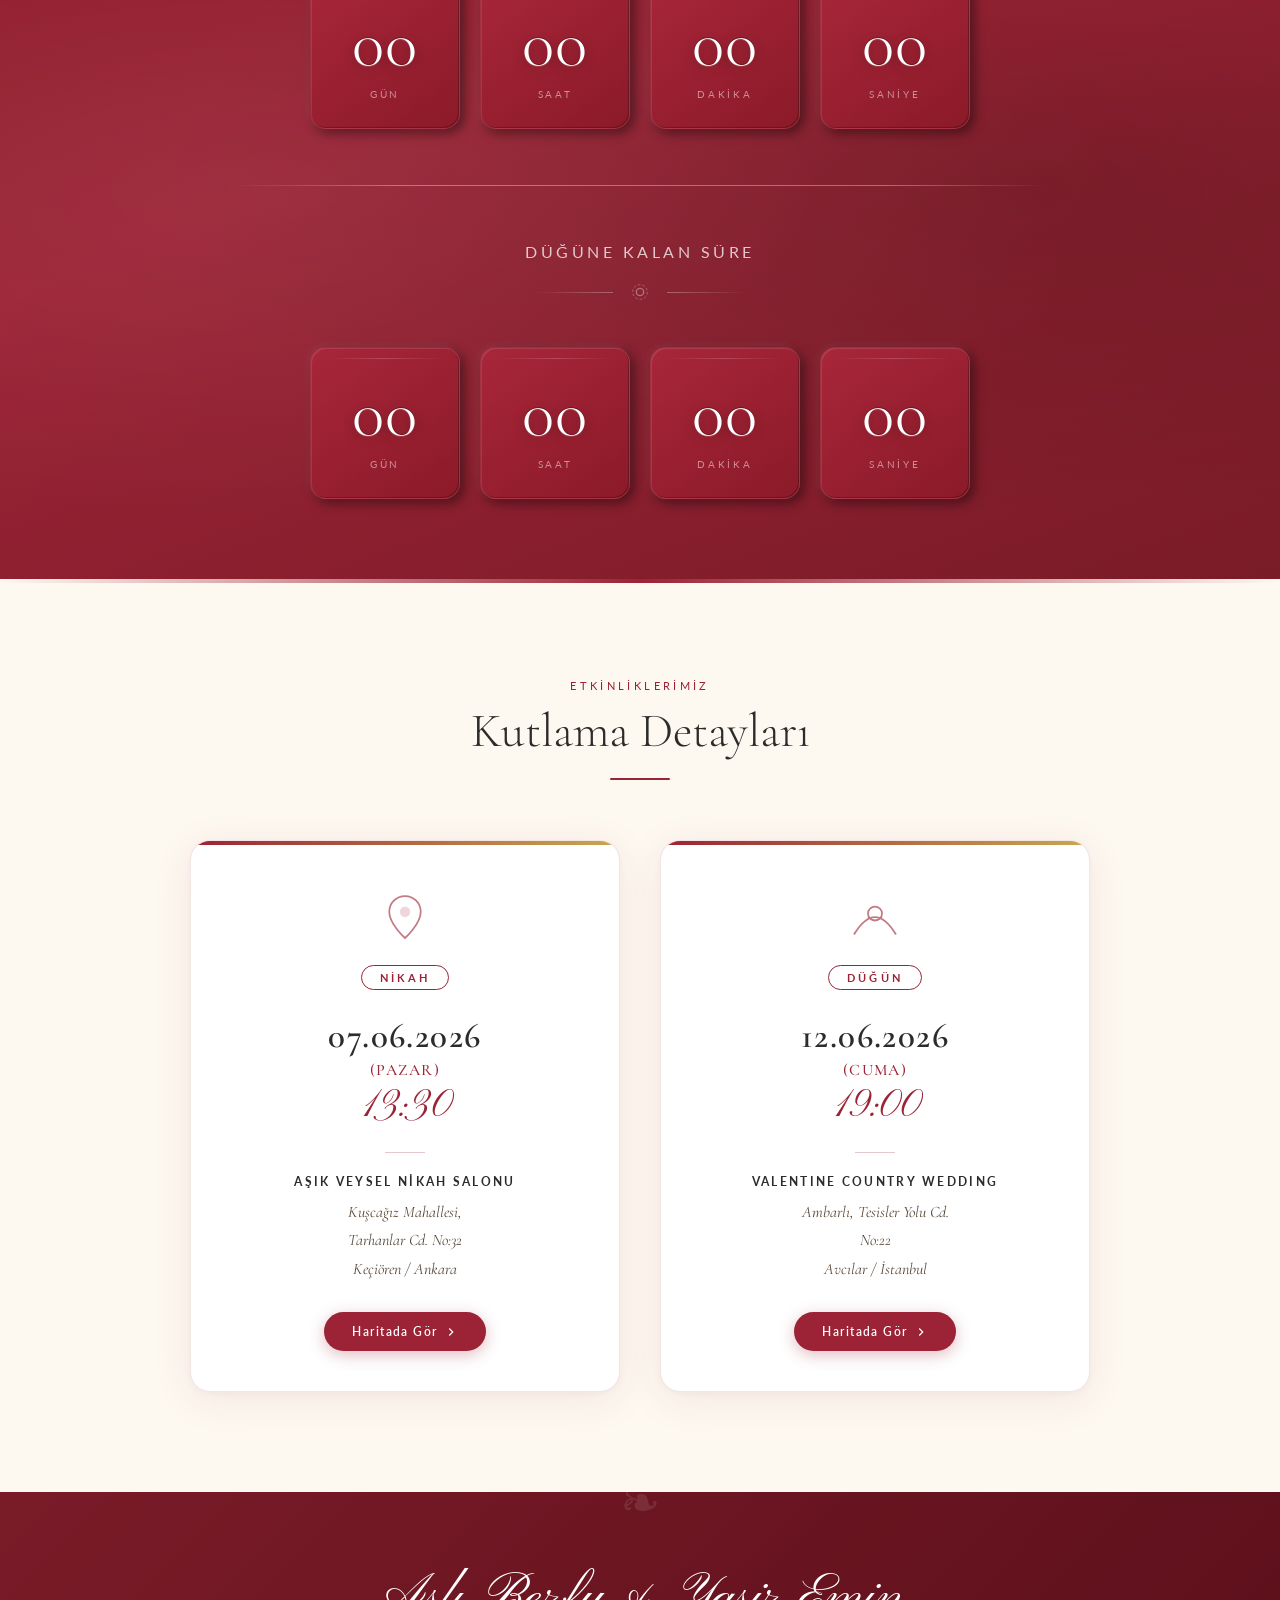
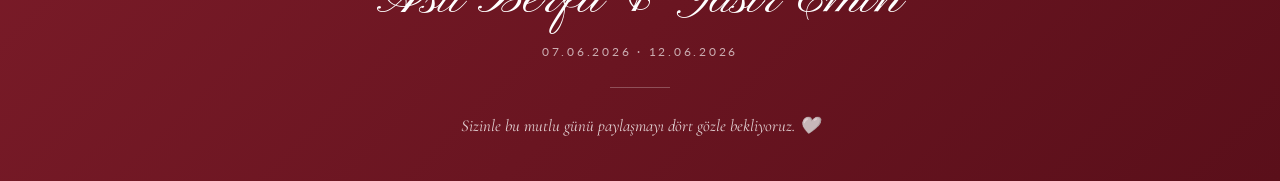
==== commit f079dd5e: "update" ====
--- a/index.html
+++ b/index.html
@@ -204,7 +204,7 @@
     <div class="footer-illustration"></div>
   </footer>
 
-  <script src="script.js?v=2"></script>
+  <script src="script.js?v=3"></script>
 </body>
 
 </html>
--- a/style.css
+++ b/style.css
@@ -166,7 +166,7 @@
   }
 
   .heart-divider {
-    width: 44px;
+    width: 30px;
   }
 }
 
@@ -179,7 +179,7 @@
 }
 
 .heart-divider {
-  width: clamp(48px, 8vw, 72px);
+  width: clamp(34px, 5vw, 50px);
   flex-shrink: 0;
   animation: heartBeat 2s ease-in-out infinite;
 }
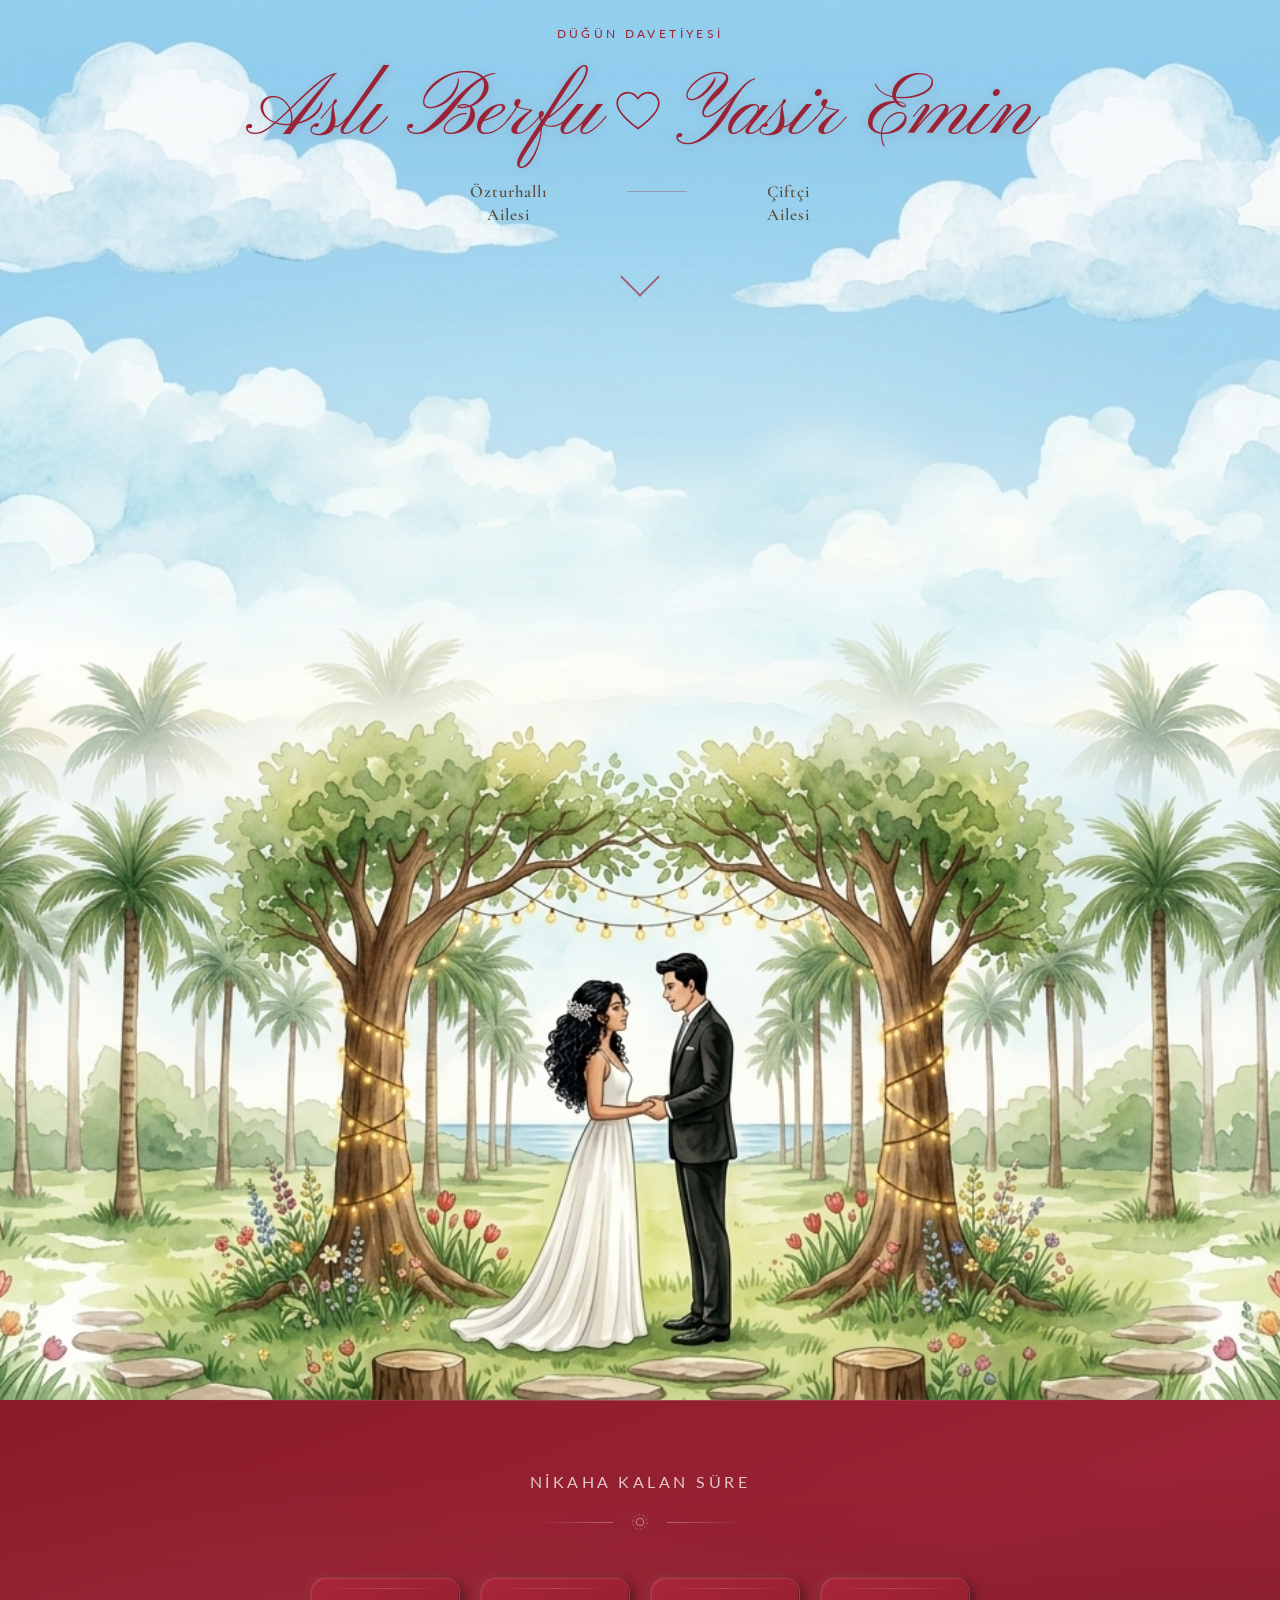
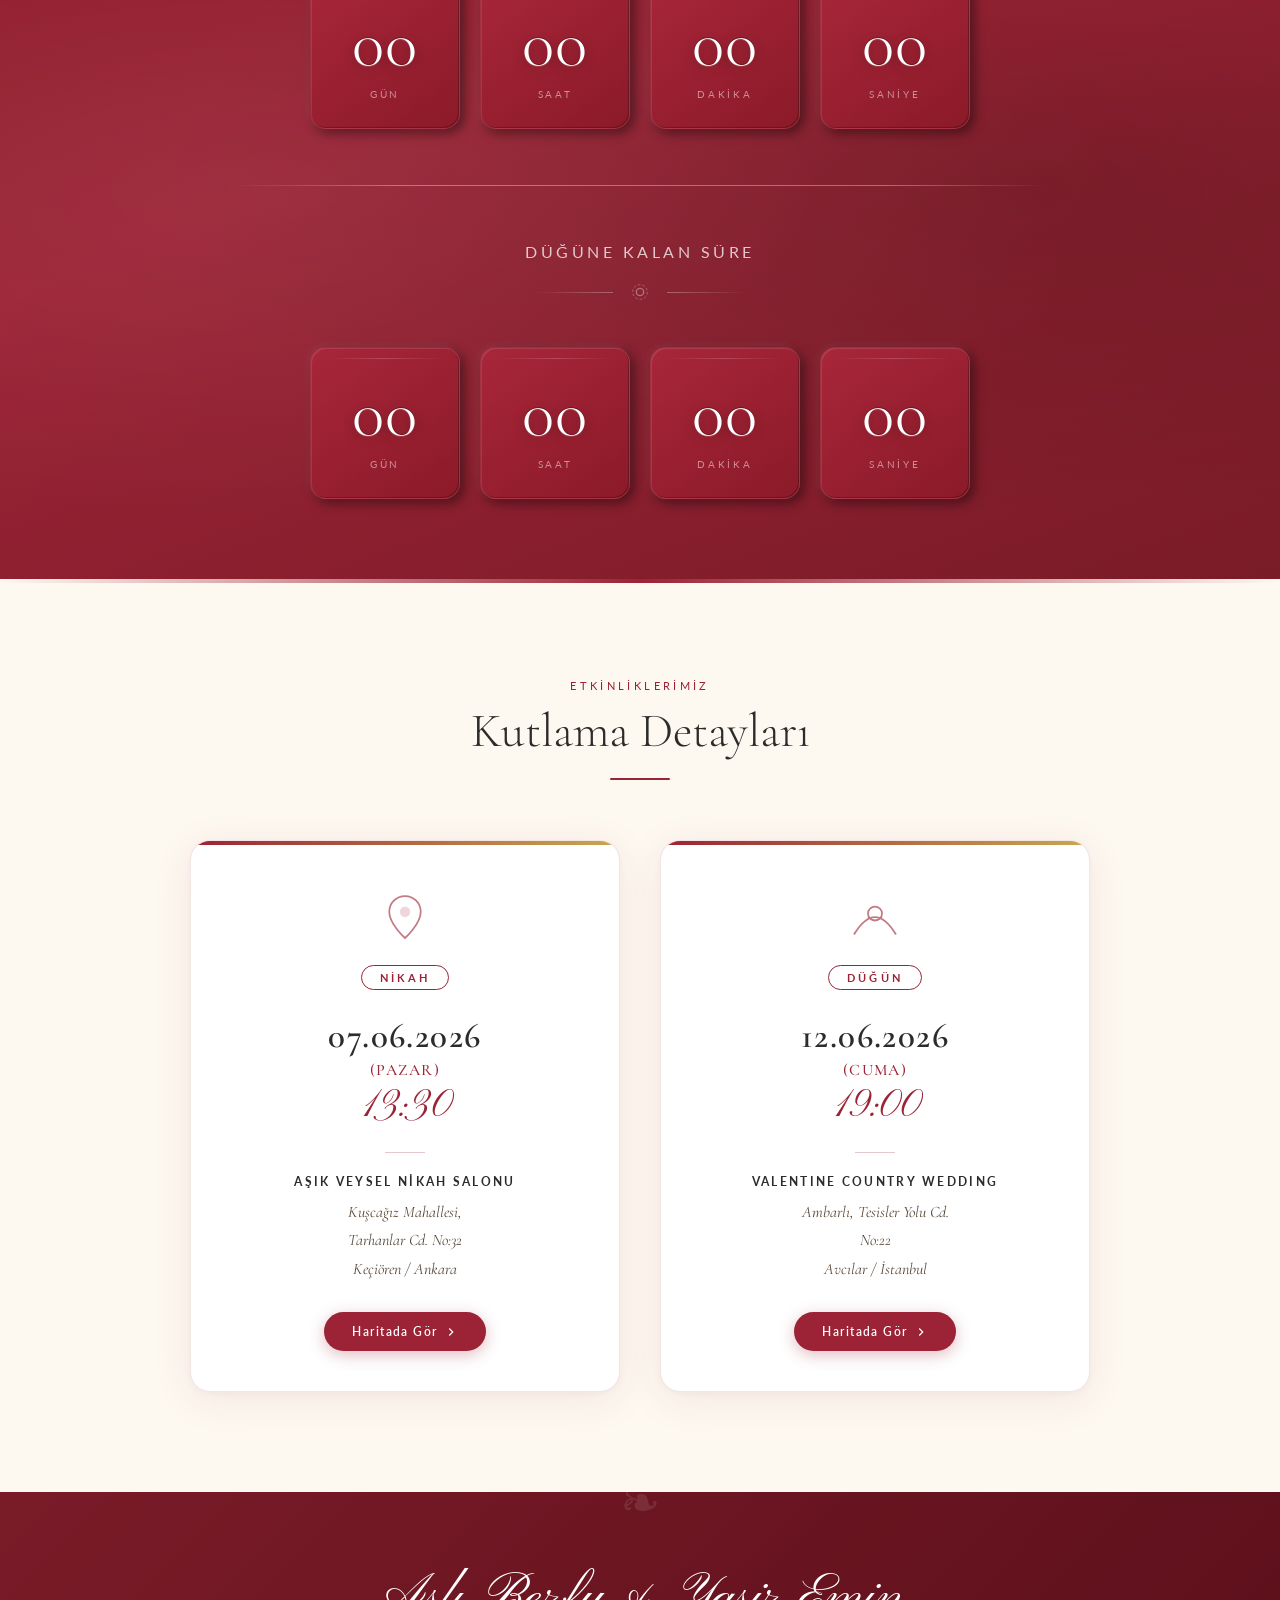
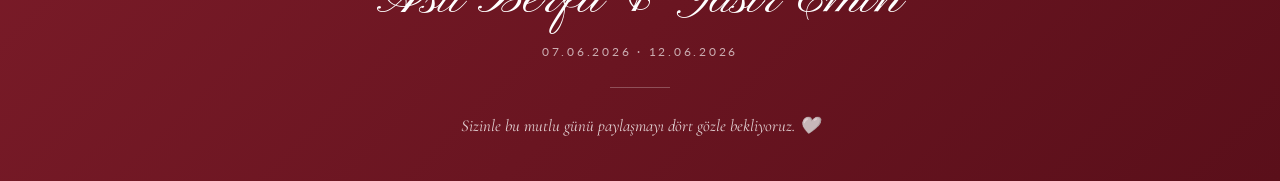
==== commit 7c4d21c8: "update" ====
--- a/index.html
+++ b/index.html
@@ -5,6 +5,16 @@
   <meta charset="UTF-8" />
   <meta name="viewport" content="width=device-width, initial-scale=1.0" />
   <title>Aslı Berfu & Yasir Emin – Düğün Davetiyesi</title>
+  <!-- Open Graph / WhatsApp önizleme -->
+  <meta property="og:type"        content="website" />
+  <meta property="og:url"         content="https://wedding.yasireminciftci.com/" />
+  <meta property="og:title"       content="Düğün Davetiyesi – Aslı Berfu & Yasir Emin" />
+  <meta property="og:description" content="7 & 12 Haziran 2026 · Sizi de aramızda görmekten mutluluk duyarız." />
+  <meta property="og:image"       content="https://wedding.yasireminciftci.com/og-cover.jpg" />
+  <meta property="og:image:width"  content="300" />
+  <meta property="og:image:height" content="300" />
+  <meta property="og:site_name"   content="wedding.yasireminciftci.com" />
+  <meta name="twitter:card"       content="summary" />
   <meta name="description"
     content="Aslı Berfu Özturhallı ve Yasir Emin Çiftçi'nin düğün davetiyesi. Nikah: 7 Haziran 2026, Düğün: 12 Haziran 2026." />
   <link rel="preconnect" href="https://fonts.googleapis.com" />
--- a/style.css
+++ b/style.css
@@ -132,7 +132,7 @@
   top: 0;
   z-index: 2;
   text-align: center;
-  padding: 52px 24px 32px;
+  padding: 26px 24px 32px;
   max-width: 780px;
   width: 100%;
   margin: 0 auto;
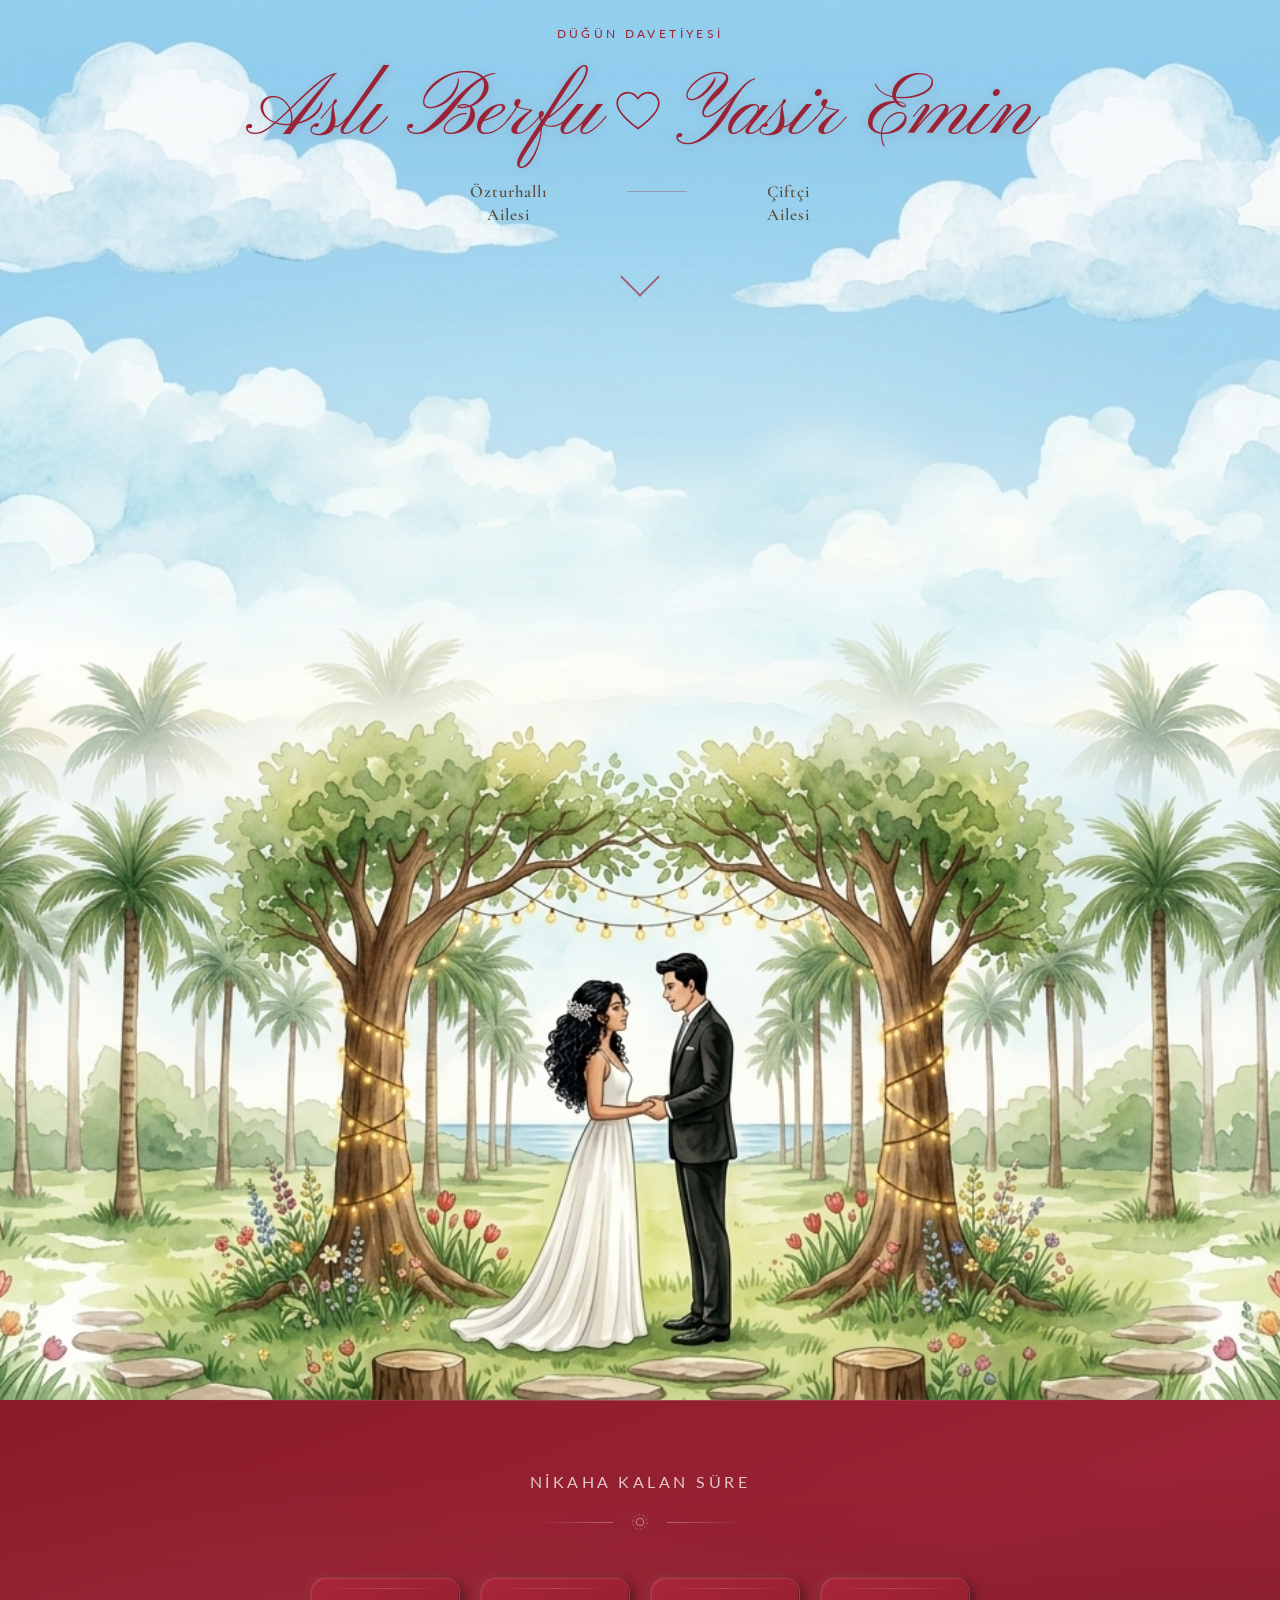
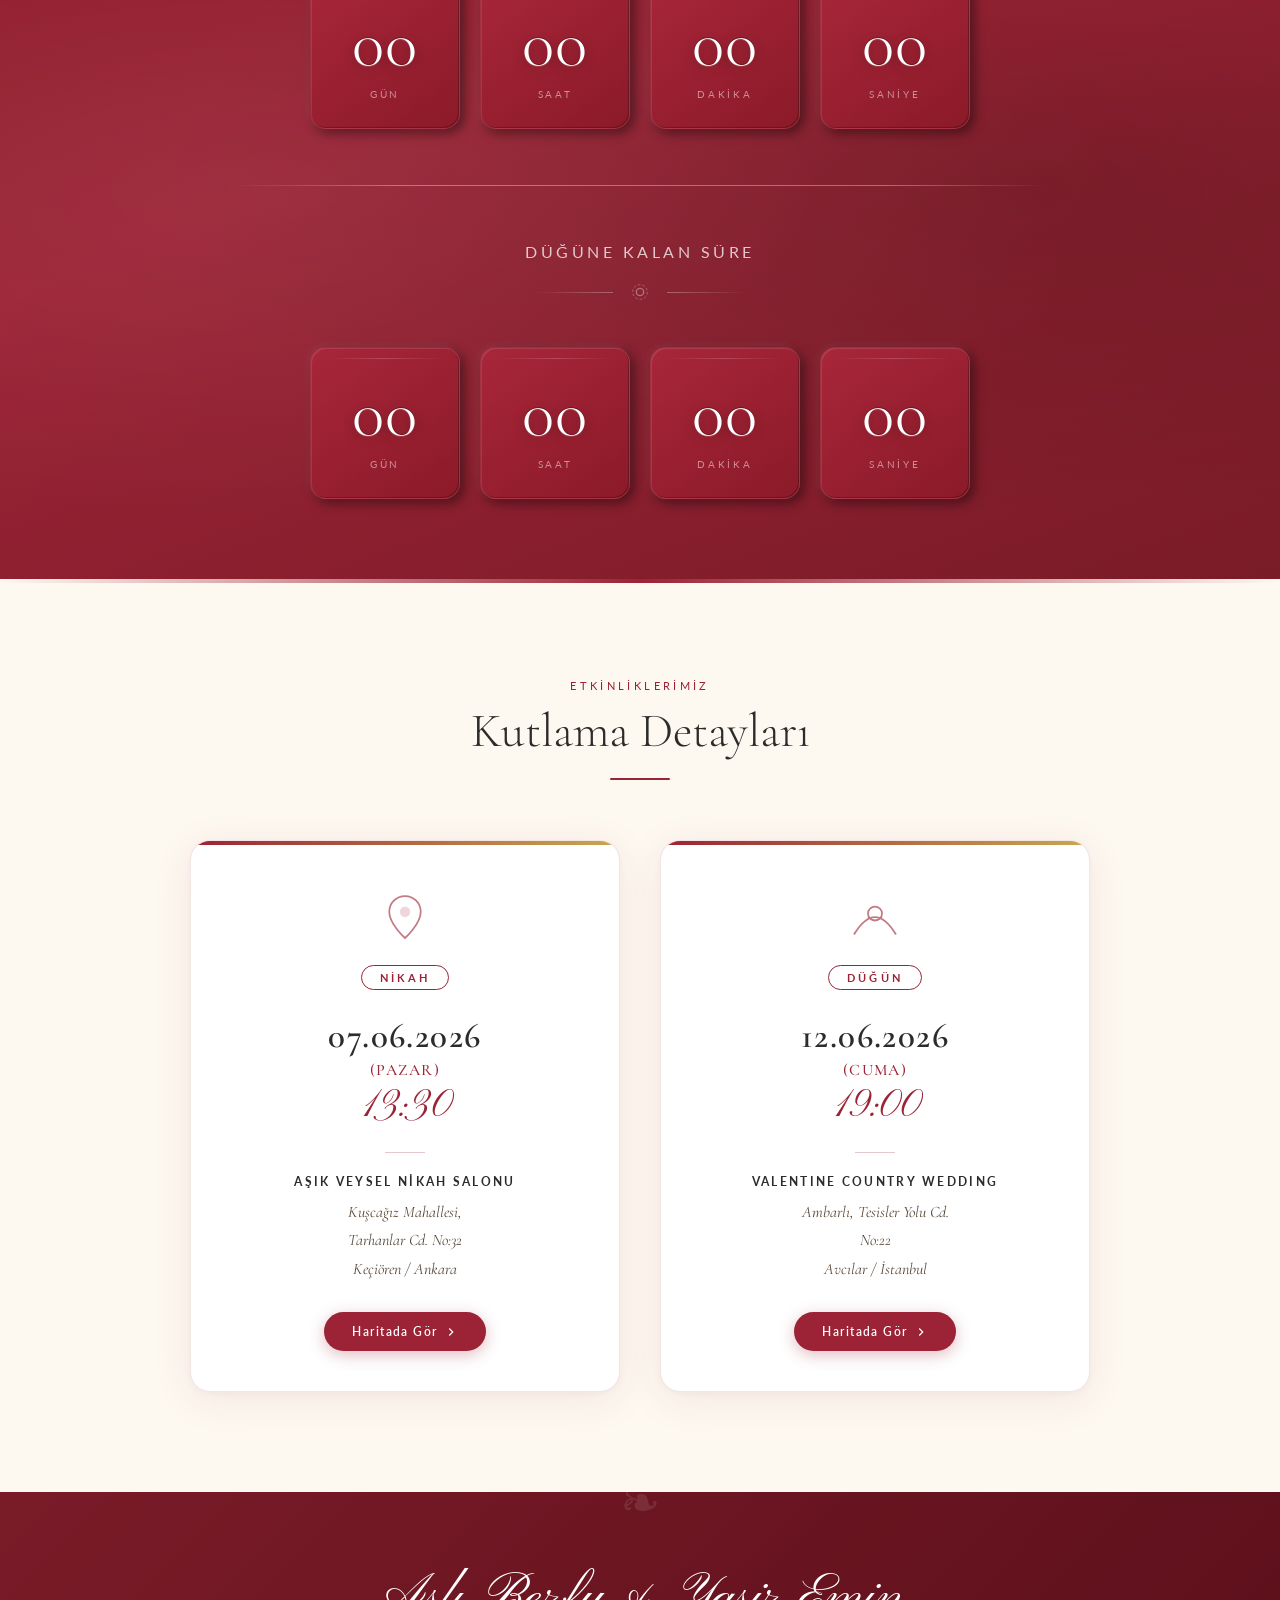
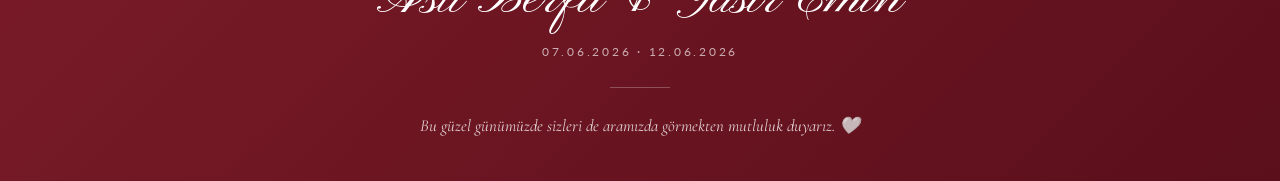
==== commit 879483d9: "Update index.html" ====
--- a/index.html
+++ b/index.html
@@ -209,7 +209,7 @@
       <div class="footer-names">Aslı Berfu & Yasir Emin</div>
       <div class="footer-date">07.06.2026 · 12.06.2026</div>
       <div class="footer-divider"></div>
-      <p class="footer-msg">Sizinle bu mutlu günü paylaşmayı dört gözle bekliyoruz. 🤍</p>
+      <p class="footer-msg">Bu güzel günümüzde sizleri de aramızda görmekten mutluluk duyarız. 🤍</p>
     </div>
     <div class="footer-illustration"></div>
   </footer>
